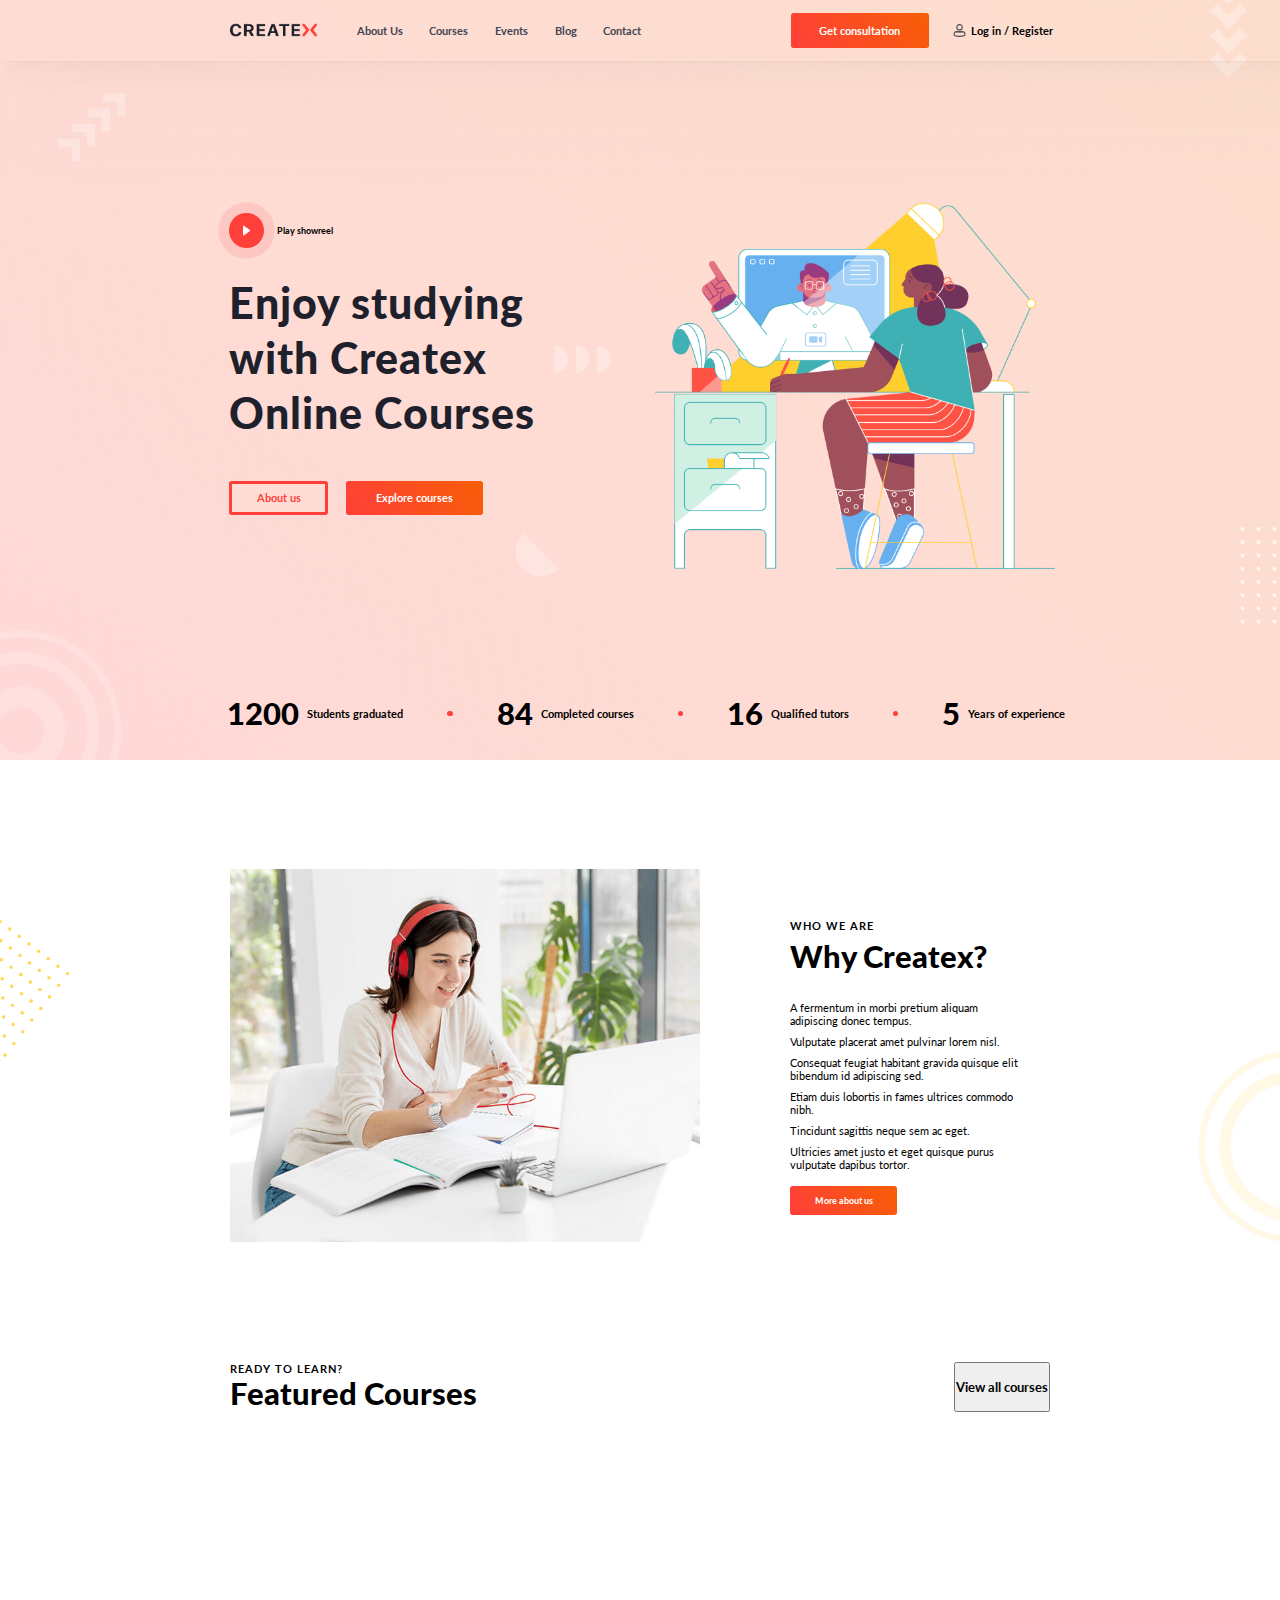
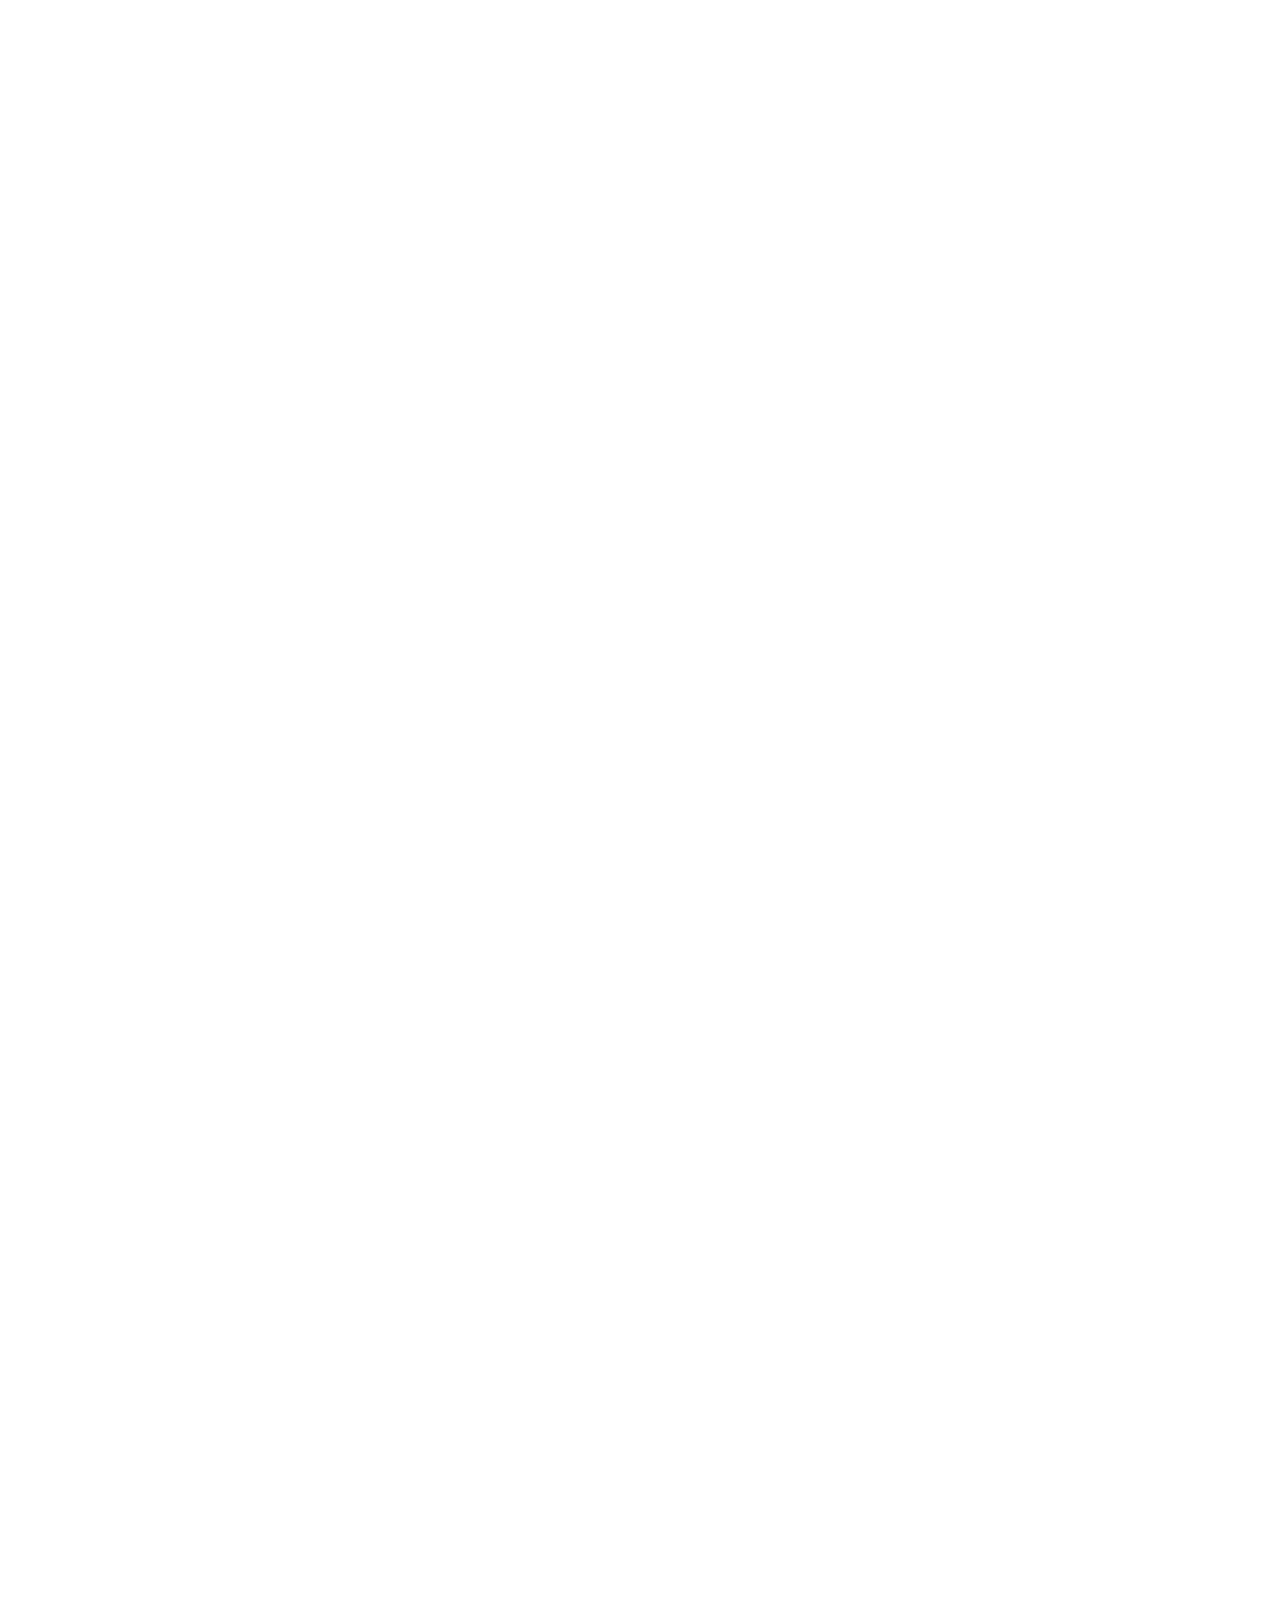
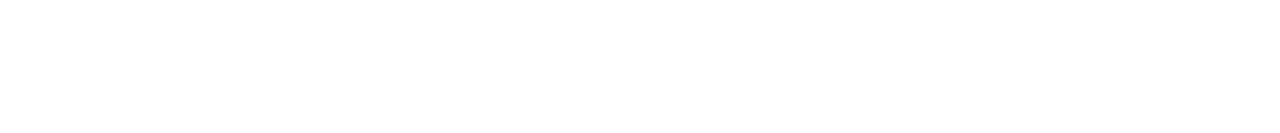
==== index.html @ 5118280a "changed" ====
<!DOCTYPE html>
<html lang="en">
  <head>
    <meta charset="UTF-8" />
    <meta http-equiv="X-UA-Compatible" content="IE=edge" />
    <meta name="viewport" content="width=device-width, initial-scale=1.0" />
    <title>Document</title>
    <link rel="stylesheet" href="style.css" />
    <link
      href="https://fonts.googleapis.com/css?family=Lato:100,100italic,300,300italic,regular,italic,700,700italic,900,900italic"
      rel="stylesheet"
    />
  </head>
  <body>
    <header>
      <nav>
        <a href="index.html"
          ><img class="nav-logo" src="img/Header/Navbar/logo.png" alt=""
        /></a>
        <li class="nav-list">
          <a href="">About Us</a>
          <a href="">Courses</a>
          <a href="">Events</a>
          <a href="">Blog</a>
          <a href="">Contact</a>
        </li>
        <button class="nav-btn">Get consultation</button>
        <img class="nav-person" src="img/Header/Navbar/Person.png" alt="" />
        <a class="nav-reg" href="">Log in / Register</a>
      </nav>
      <div class="header-enjoy">
        <div class="enjoy-text">
          <div class="enjoy-play">
            <button class="play-btn">
              <img src="img/Header/Header-main/play-btn/Polygon.png" alt="" />
            </button>
            <p>Play showreel</p>
          </div>
          <h1>
            Enjoy studying <br />
            with Createx <br />
            Online Courses
          </h1>
          <button class="enjoy-btn-trans">About us</button>
          <button class="enjoy-btn">Explore courses</button>
        </div>
        <img
          class="enjoy-img"
          src="img/Header/Header-main/illustration.png"
          alt=""
        />
      </div>
      <div class="statistic">
        <p class="statistic-number">1200</p>
        <p class="statistic-name">Students graduated</p>
        <div class="circle"></div>
        <p class="statistic-number">84</p>
        <p class="statistic-name">Completed courses</p>
        <div class="circle"></div>
        <p class="statistic-number">16</p>
        <p class="statistic-name">Qualified tutors</p>
        <div class="circle"></div>
        <p class="statistic-number">5</p>
        <p class="statistic-name">Years of experience</p>
      </div>
    </header>
    <main>
      <div class="about">
        <img src="img/Main/About/image.png" alt="" class="about-img" />
        <div class="about-text">
          <p class="about-subtitle">Who we are</p>
          <h2>Why Createx?</h2>
          <ol class="about-list">
            <li class="about-element">
              A fermentum in morbi pretium aliquam adipiscing donec tempus.
            </li>
            <li class="about-element">
              Vulputate placerat amet pulvinar lorem nisl.
            </li>
            <li class="about-element">
              Consequat feugiat habitant gravida quisque elit bibendum id
              adipiscing sed.
            </li>
            <li class="about-element">
              Etiam duis lobortis in fames ultrices commodo nibh.
            </li>
            <li class="about-element">Tincidunt sagittis neque sem ac eget.</li>
            <li class="about-element">
              Ultricies amet justo et eget quisque purus vulputate dapibus
              tortor.
            </li>
          </ol>
          <button class="about-btn">More about us</button>
        </div>
      </div>
      <div class="courses">
        <div class="courses-text">
          <p>
            <span class="courses-subtitle">Ready to learn?</span> <br />
            <span class="courses-title">Featured Courses</span>
          </p>
          <button class="courses-btn">View all courses</button>
        </div>
        <div class="courses-blocks">
          <div class="courses-block">
            <img src="" alt="" />
            <div class="block-text">
              <p class="marker"></p>
              <p class="discription"></p>
              <p class="info"></p>
            </div>
          </div>
        </div>
      </div>
    </main>
  </body>
</html>
---- style.css ----
:root {
  --fontSize: 0.52083vw;
}
* {
  padding: 0;
  margin: 0;
  font-family: "Lato", serif;
  text-decoration: none;
  color: black;
  font-weight: 700;
}
ul,
li {
  list-style: none;
}
html,
body {
  font-size: var(--fontSize);
  height: 500rem;
  overflow-x: hidden;
}
header {
  background-image: url(img/Header/Header-main/background.png);
  background-size: cover;
  height: 114rem;
}
nav {
  padding: 2rem 0 2rem 34.5rem;
  display: flex;
  align-items: center;
  width: 100%;
  box-shadow: 0px 80px 80px -20px rgba(154, 156, 165, 0.08),
    0px 30px 24px -10px rgba(154, 156, 165, 0.05),
    0px 12px 10px -6px rgba(154, 156, 165, 0.04),
    0px 4px 4px -4px rgba(30, 33, 44, 0.03);
}
.nav-logo {
  width: 13rem;
  height: 2.2rem;
}
.nav-list {
  padding-left: 6rem;
  display: flex;
  gap: 4rem;
}
.nav-list a {
  font-size: 1.6rem;
  color: rgba(66, 69, 81, 1);
}
nav button {
  margin-left: 22.5rem;
  margin-right: 3.6rem;
}
.nav-btn,
.enjoy-btn,
.about-btn {
  width: 20.6rem;
  height: 5.2rem;
  background: linear-gradient(55.95deg, #ff3f3a 0%, #f75e05 100%);
  border-radius: 0.4rem;
  border: none;
  color: white;
  font-weight: 700;
  font-size: 1.6rem;
  cursor: pointer;
}
.nav-reg {
  font-size: 1.6rem;
  padding-left: 0.8rem;
}
.nav-person {
  width: 2rem;
  height: 2rem;
}
.header-enjoy {
  padding-top: 21.2rem;
  padding-left: 34.4rem;
  display: flex;
}
.enjoy-text {
  padding-right: 18rem;
}
.enjoy-play {
  display: flex;
  flex-direction: row;
  align-items: center;
}
.play-btn {
  margin-top: 1.6rem;
  width: 5.2rem;
  height: 5.2rem;
  background-color: rgba(255, 63, 58, 1);
  border-radius: 50%;
  border: none;
  display: flex;
  align-items: center;
  justify-content: center;
  box-shadow: 0 0 0 1.6rem #fec8c2;
  cursor: pointer;
  transition: 0.5s;
}
.play-btn:hover {
  box-shadow: none;
}
.play-btn img {
  width: 1.1rem;
  height: 1.6rem;
}
.enjoy-play p {
  font-size: 1.4rem;
  padding-top: 1.6rem;
  padding-left: 2rem;
}
h1 {
  padding-top: 4rem;
  font-weight: 900;
  font-size: 6.4rem;
  line-height: 8.3rem;
  letter-spacing: 1px;
  color: rgba(30, 33, 44, 1);
}
.enjoy-btn-trans {
  width: 14.8rem;
  height: 5.2rem;
  border-radius: 0.4rem;
  border: solid;
  background-color: #ffddd5;
  border-color: rgba(255, 63, 58, 1);
  color: rgba(255, 63, 58, 1);
  font-weight: 700;
  font-size: 1.6rem;
  cursor: pointer;
  margin-right: 2.4rem;
  margin-top: 6rem;
}
.enjoy-img {
  width: 60rem;
  height: 55rem;
}
.statistic {
  display: flex;
  align-items: center;
  padding-left: 34.1rem;
  padding-top: 18.9rem;
}
.statistic-number {
  font-weight: 900;
  font-size: 4.6rem;
  padding-right: 1.2rem;
}
.statistic-name {
  font-size: 1.6rem;
  padding-right: 6.6rem;
}
.circle {
  width: 0.8rem;
  height: 0.8rem;
  border-radius: 50%;
  background-color: #ff3f3a;
  margin-right: 6.6rem;
}
.about {
  background-image: url(img/Main/About/background.png);
  background-size: contain;
  margin-top: 23.9rem;
  height: 48.4rem;
  padding-left: 34.5rem;
  display: flex;
}
.about-img {
  align-self: flex-end;
  width: 70.5rem;
  height: 56rem;
}
.about-text {
  padding-left: 13.5rem;
}
.about-subtitle {
  font-weight: 700;
  font-size: 1.6rem;
  letter-spacing: 1px;
  text-transform: uppercase;
  padding-bottom: 0.8rem;
}
h2 {
  font-weight: 900;
  font-size: 4.6rem;
  padding-bottom: 4rem;
}
.about-list {
  width: 35.8rem;
  gap: 1.2rem;
  display: flex;
  flex-direction: column;
  padding-bottom: 2.2rem;
}
.about-element {
  font-size: 1.6rem;
  font-weight: 400;
}
.about-btn {
  width: 16.1rem;
  height: 4.4rem;
  font-size: 1.4rem;
  font-weight: 700;
}
.courses {
  padding-top: 18rem;
  padding-left: 34.5rem;
  padding-right: 34.5rem;
}
.courses-text {
  display: flex;
  justify-content: space-between;
}
.courses-subtitle {
  font-size: 1.6rem;
  letter-spacing: 1px;
  text-transform: uppercase;
}
.courses-title {
  font-weight: 900;
  font-size: 4.6rem;
}
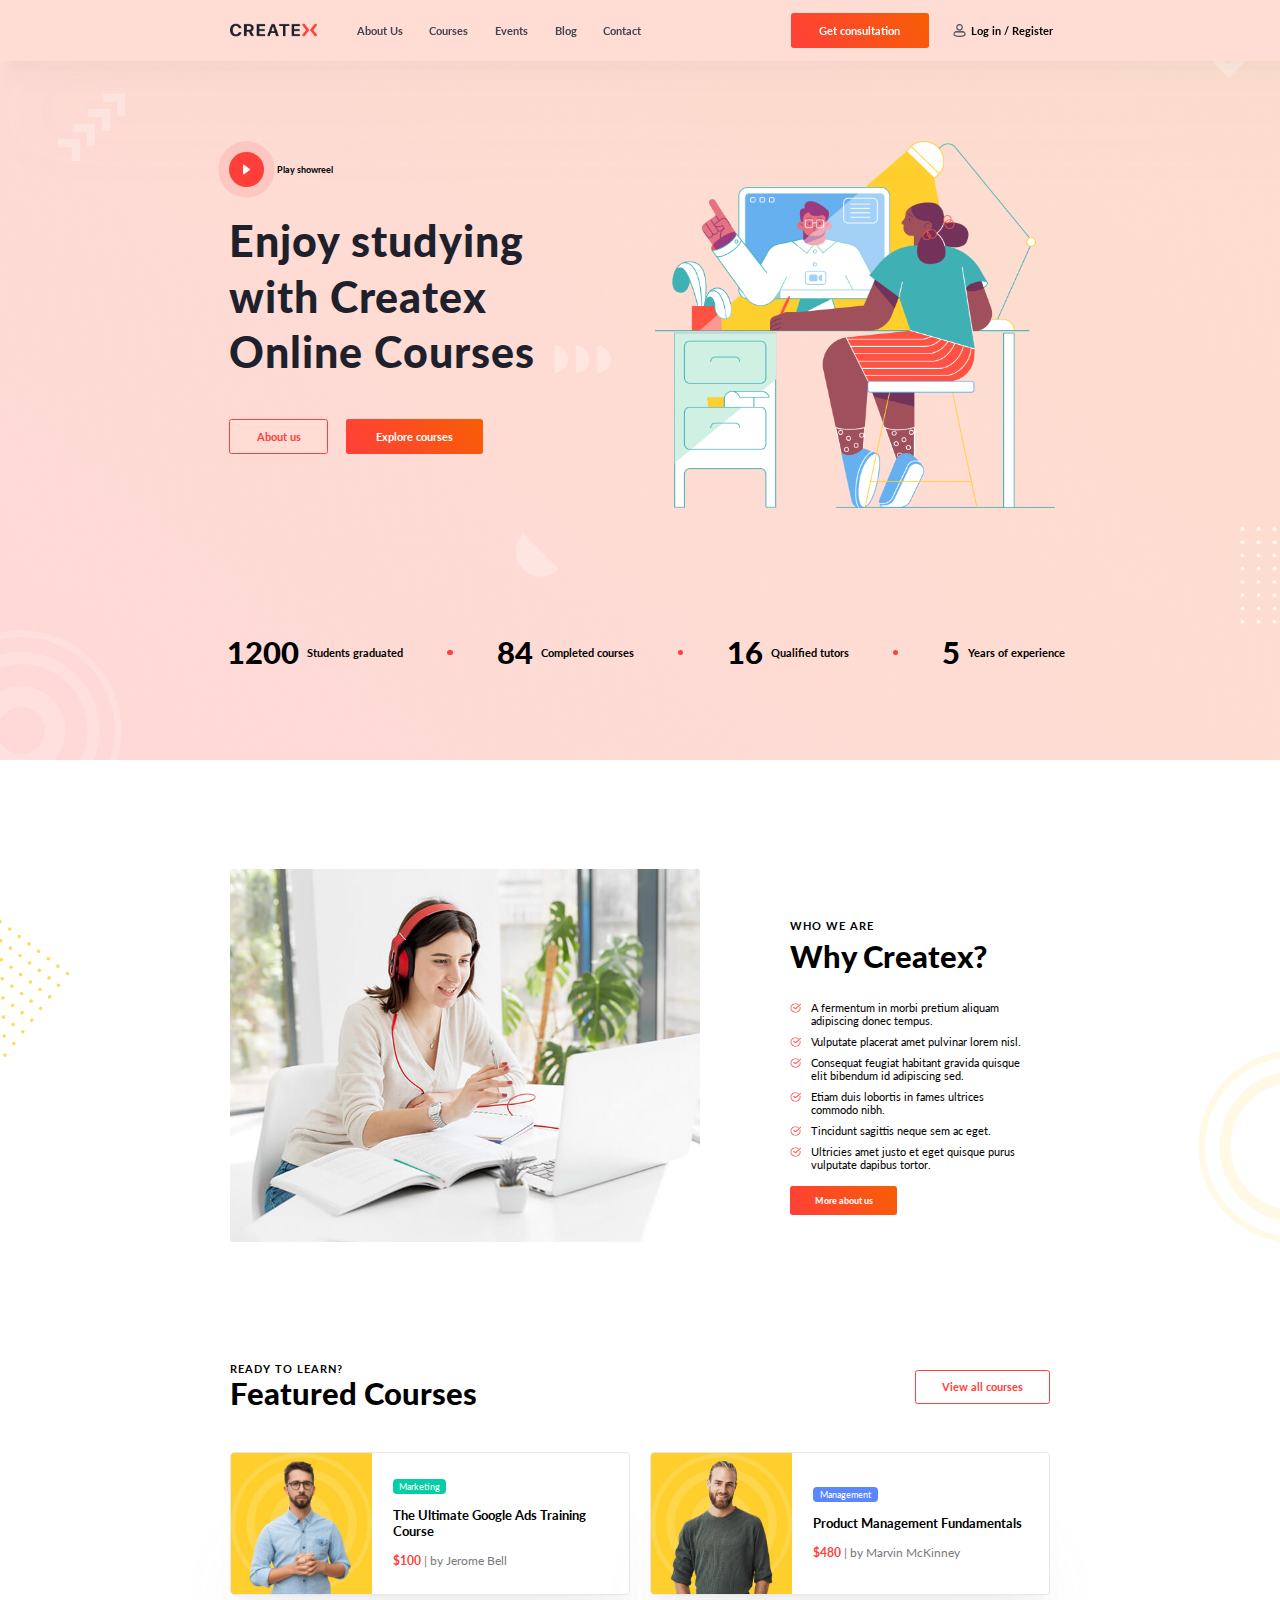
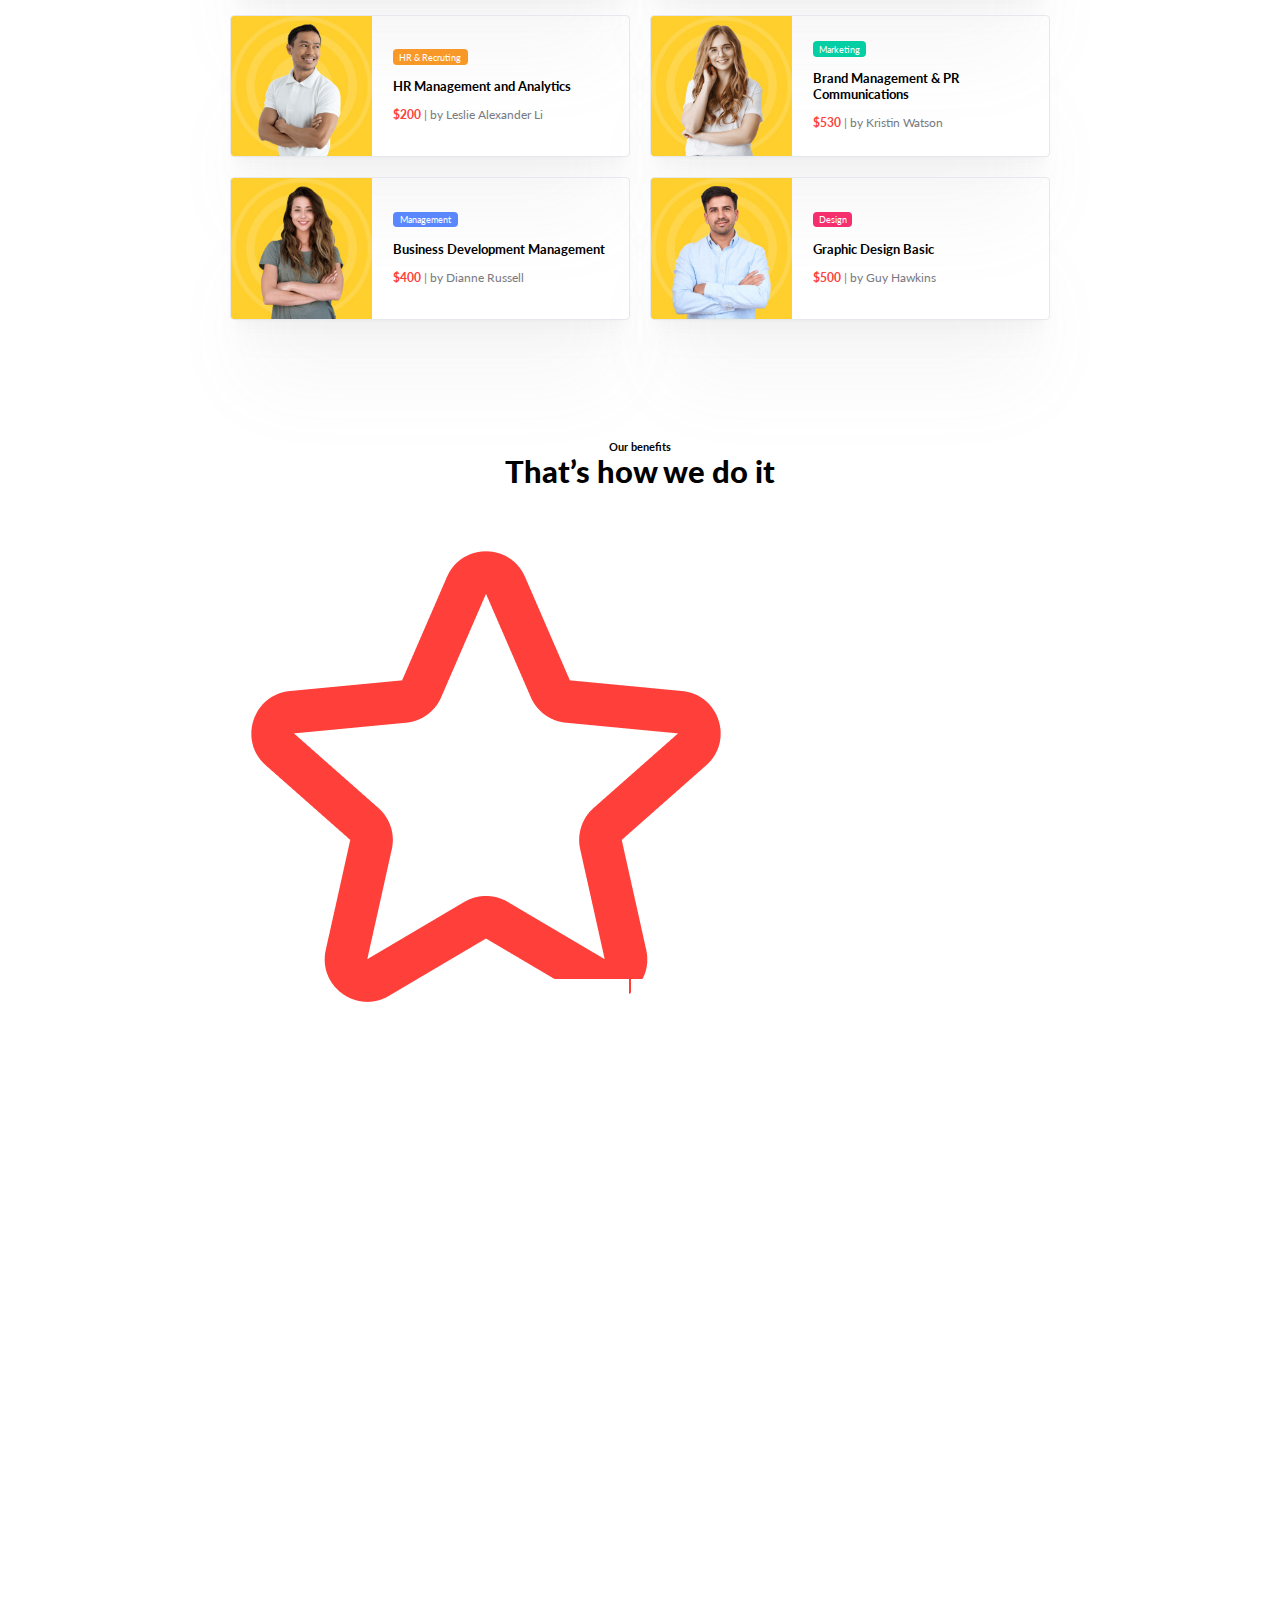
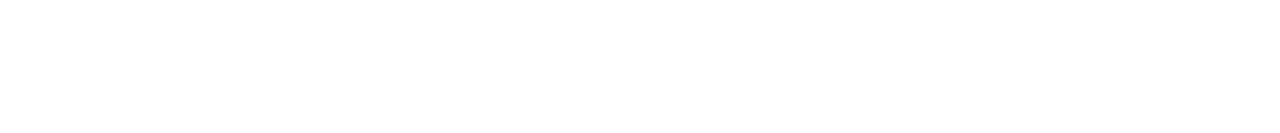
==== commit 2f6cb865: "changed" ====
--- a/index.html
+++ b/index.html
@@ -72,20 +72,28 @@
           <h2>Why Createx?</h2>
           <ol class="about-list">
             <li class="about-element">
+              <img src="img/Main/About/Vector.png" alt="" />
               A fermentum in morbi pretium aliquam adipiscing donec tempus.
             </li>
             <li class="about-element">
+              <img src="img/Main/About/Vector.png" alt="" />
               Vulputate placerat amet pulvinar lorem nisl.
             </li>
             <li class="about-element">
+              <img src="img/Main/About/Vector.png" alt="" />
               Consequat feugiat habitant gravida quisque elit bibendum id
               adipiscing sed.
             </li>
             <li class="about-element">
+              <img src="img/Main/About/Vector.png" alt="" />
               Etiam duis lobortis in fames ultrices commodo nibh.
             </li>
-            <li class="about-element">Tincidunt sagittis neque sem ac eget.</li>
             <li class="about-element">
+              <img src="img/Main/About/Vector.png" alt="" />
+              Tincidunt sagittis neque sem ac eget.
+            </li>
+            <li class="about-element">
+              <img src="img/Main/About/Vector.png" alt="" />
               Ultricies amet justo et eget quisque purus vulputate dapibus
               tortor.
             </li>
@@ -103,13 +111,72 @@
         </div>
         <div class="courses-blocks">
           <div class="courses-block">
-            <img src="" alt="" />
+            <img src="img/Main/courses/image.png" alt="" />
             <div class="block-text">
-              <p class="marker"></p>
-              <p class="discription"></p>
-              <p class="info"></p>
+              <p class="marker _green">Marketing</p>
+              <p class="discription">The Ultimate Google Ads Training Course</p>
+              <p class="info"><span>$100</span> | by Jerome Bell</p>
             </div>
           </div>
+          <div class="courses-block">
+            <img src="img/Main/courses/image2.png" alt="" />
+            <div class="block-text">
+              <p class="marker _blue">Management</p>
+              <p class="discription">Product Management Fundamentals</p>
+              <p class="info"><span>$480</span> | by Marvin McKinney</p>
+            </div>
+          </div>
+          <div class="courses-block">
+            <img src="img/Main/courses/image3.png" alt="" />
+            <div class="block-text">
+              <p class="marker _orange">HR & Recruting</p>
+              <p class="discription">HR Management and Analytics</p>
+              <p class="info"><span>$200</span> | by Leslie Alexander Li</p>
+            </div>
+          </div>
+          <div class="courses-block">
+            <img src="img/Main/courses/image4.png" alt="" />
+            <div class="block-text">
+              <p class="marker _green">Marketing</p>
+              <p class="discription">Brand Management & PR Communications</p>
+              <p class="info"><span>$530</span> | by Kristin Watson</p>
+            </div>
+          </div>
+          <div class="courses-block">
+            <img src="img/Main/courses/image5.png" alt="" />
+            <div class="block-text">
+              <p class="marker _blue">Management</p>
+              <p class="discription">Business Development Management</p>
+              <p class="info"><span>$400</span> | by Dianne Russell</p>
+            </div>
+          </div>
+          <div class="courses-block">
+            <img src="img/Main/courses/image6.png" alt="" />
+            <div class="block-text">
+              <p class="marker _pink">Design</p>
+              <p class="discription">Graphic Design Basic</p>
+              <p class="info"><span>$500</span> | by Guy Hawkins</p>
+            </div>
+          </div>
+        </div>
+      </div>
+      <div class="benefits">
+        <p class="benefits-subtitle">Our benefits</p>
+        <h3>That’s how we do it</h3>
+        <div class="benefits-btns">
+          <button class="benefits-btn">
+            <img src="img/Main/benefits/btn/icon1.png" alt="" />
+          </button>
+          <button class="benefits-btn"></button>
+          <button class="benefits-btn"></button>
+          <button class="benefits-btn"></button>
+        </div>
+        <div class="benefits-main">
+          <div class="benefits-text">
+            <p></p>
+            <p></p>
+          </div>
+          <img src="" alt="" />
         </div>
       </div>
     </main>
--- a/style.css
+++ b/style.css
@@ -1,6 +1,12 @@
 :root {
   --fontSize: 0.52083vw;
 }
+[class__container] {
+  padding: 0 34.5rem;
+}
+/* ._container {
+    padding: 0 34.5rem;
+} */
 * {
   padding: 0;
   margin: 0;
@@ -9,6 +15,13 @@
   color: black;
   font-weight: 700;
 }
+::-webkit-scrollbar {
+  width: 0;
+}
+::-webkit-scrollbar-track-piece {
+  background-color: transparent;
+  -webkit-border-radius: 0.6rem;
+}
 ul,
 li {
   list-style: none;
@@ -33,6 +46,9 @@
     0px 30px 24px -10px rgba(154, 156, 165, 0.05),
     0px 12px 10px -6px rgba(154, 156, 165, 0.04),
     0px 4px 4px -4px rgba(30, 33, 44, 0.03);
+  position: fixed;
+  background-color: #ffddd5;
+  z-index: 10;
 }
 .nav-logo {
   width: 13rem;
@@ -63,6 +79,7 @@
   font-weight: 700;
   font-size: 1.6rem;
   cursor: pointer;
+  transition: 1s;
 }
 .nav-reg {
   font-size: 1.6rem;
@@ -119,7 +136,8 @@
   letter-spacing: 1px;
   color: rgba(30, 33, 44, 1);
 }
-.enjoy-btn-trans {
+.enjoy-btn-trans,
+.courses-btn {
   width: 14.8rem;
   height: 5.2rem;
   border-radius: 0.4rem;
@@ -132,6 +150,7 @@
   cursor: pointer;
   margin-right: 2.4rem;
   margin-top: 6rem;
+  border-width: 1px;
 }
 .enjoy-img {
   width: 60rem;
@@ -197,6 +216,13 @@
 .about-element {
   font-size: 1.6rem;
   font-weight: 400;
+  display: flex;
+  gap: 1.6rem;
+}
+.about-element img {
+  width: 1.6rem;
+  height: 1.6rem;
+  padding: 0.2rem 0 0 0;
 }
 .about-btn {
   width: 16.1rem;
@@ -212,6 +238,7 @@
 .courses-text {
   display: flex;
   justify-content: space-between;
+  align-items: center;
 }
 .courses-subtitle {
   font-size: 1.6rem;
@@ -222,3 +249,111 @@
   font-weight: 900;
   font-size: 4.6rem;
 }
+.courses-btn {
+  font-size: 1.6rem;
+  width: 20.2rem;
+  background-color: white;
+  align-self: center;
+  margin: 0;
+  transition: 1s;
+}
+.courses-btn:hover {
+  background: linear-gradient(55.95deg, #ff3f3a 0%, #f75e05 100%);
+  color: white;
+}
+.courses-blocks {
+  display: grid;
+  grid-template: repeat(3, 21.4rem) / repeat(2, 60rem);
+  gap: 3rem;
+  padding-top: 6rem;
+}
+.courses-block {
+  display: flex;
+  border-radius: 4px;
+  box-shadow: 0px 80px 80px -20px rgba(154, 156, 165, 0.08),
+    0px 30px 24px -10px rgba(154, 156, 165, 0.05),
+    0px 12px 10px -6px rgba(154, 156, 165, 0.04),
+    0px 4px 4px -4px rgba(30, 33, 44, 0.03);
+  border: 1px solid #e5e8ed;
+  position: relative;
+}
+.courses-block:hover {
+  box-shadow: 0px 80px 80px -20px rgba(154, 156, 165, 0.16),
+    0px 30px 24px -10px rgba(154, 156, 165, 0.1),
+    0px 12px 10px -6px rgba(154, 156, 165, 0.08),
+    0px 4px 4px -4px rgba(30, 33, 44, 0.05);
+  z-index: 50;
+}
+.block-text {
+  padding-left: 3.2rem;
+  display: flex;
+  flex-direction: column;
+  gap: 2rem;
+  width: 32.2rem;
+  justify-content: center;
+}
+.marker {
+  font-size: 1.4rem;
+  color: white;
+  font-weight: 400;
+  border-radius: 4px;
+
+  display: flex;
+  height: 2.3rem;
+  justify-content: center;
+  align-items: center;
+}
+._green {
+  background-color: rgba(3, 206, 164, 1);
+  width: 7.9rem;
+}
+._blue {
+  background-color: rgba(90, 135, 252, 1);
+  width: 9.7rem;
+}
+._orange {
+  background-color: rgba(248, 152, 40, 1);
+  width: 11.2rem;
+}
+._pink {
+  background-color: rgba(245, 47, 110, 1);
+  width: 5.9rem;
+}
+.discription {
+  font-size: 2rem;
+}
+.info {
+  font-size: 1.8rem;
+  font-weight: 400;
+  color: rgba(120, 122, 128, 1);
+}
+.info span {
+  color: #ff3f3a;
+}
+.benefits {
+  padding-top: 18rem;
+  padding-left: 34.5rem;
+  padding-right: 34.5rem;
+}
+.benefits-subtitle {
+  text-align: center;
+  font-size: 1.6rem;
+}
+h3 {
+  text-align: center;
+  font-weight: 900;
+  font-size: 4.6rem;
+}
+.benefits-btns {
+  padding-top: 6rem;
+}
+.benefits-btn {
+  width: 29.8rem;
+  height: 4.6rem;
+  border: none;
+  background-color: white;
+  color: rgba(154, 156, 165, 1);
+}
+.benefits-btn img {
+  fill: rgba(154, 156, 165, 1);
+}
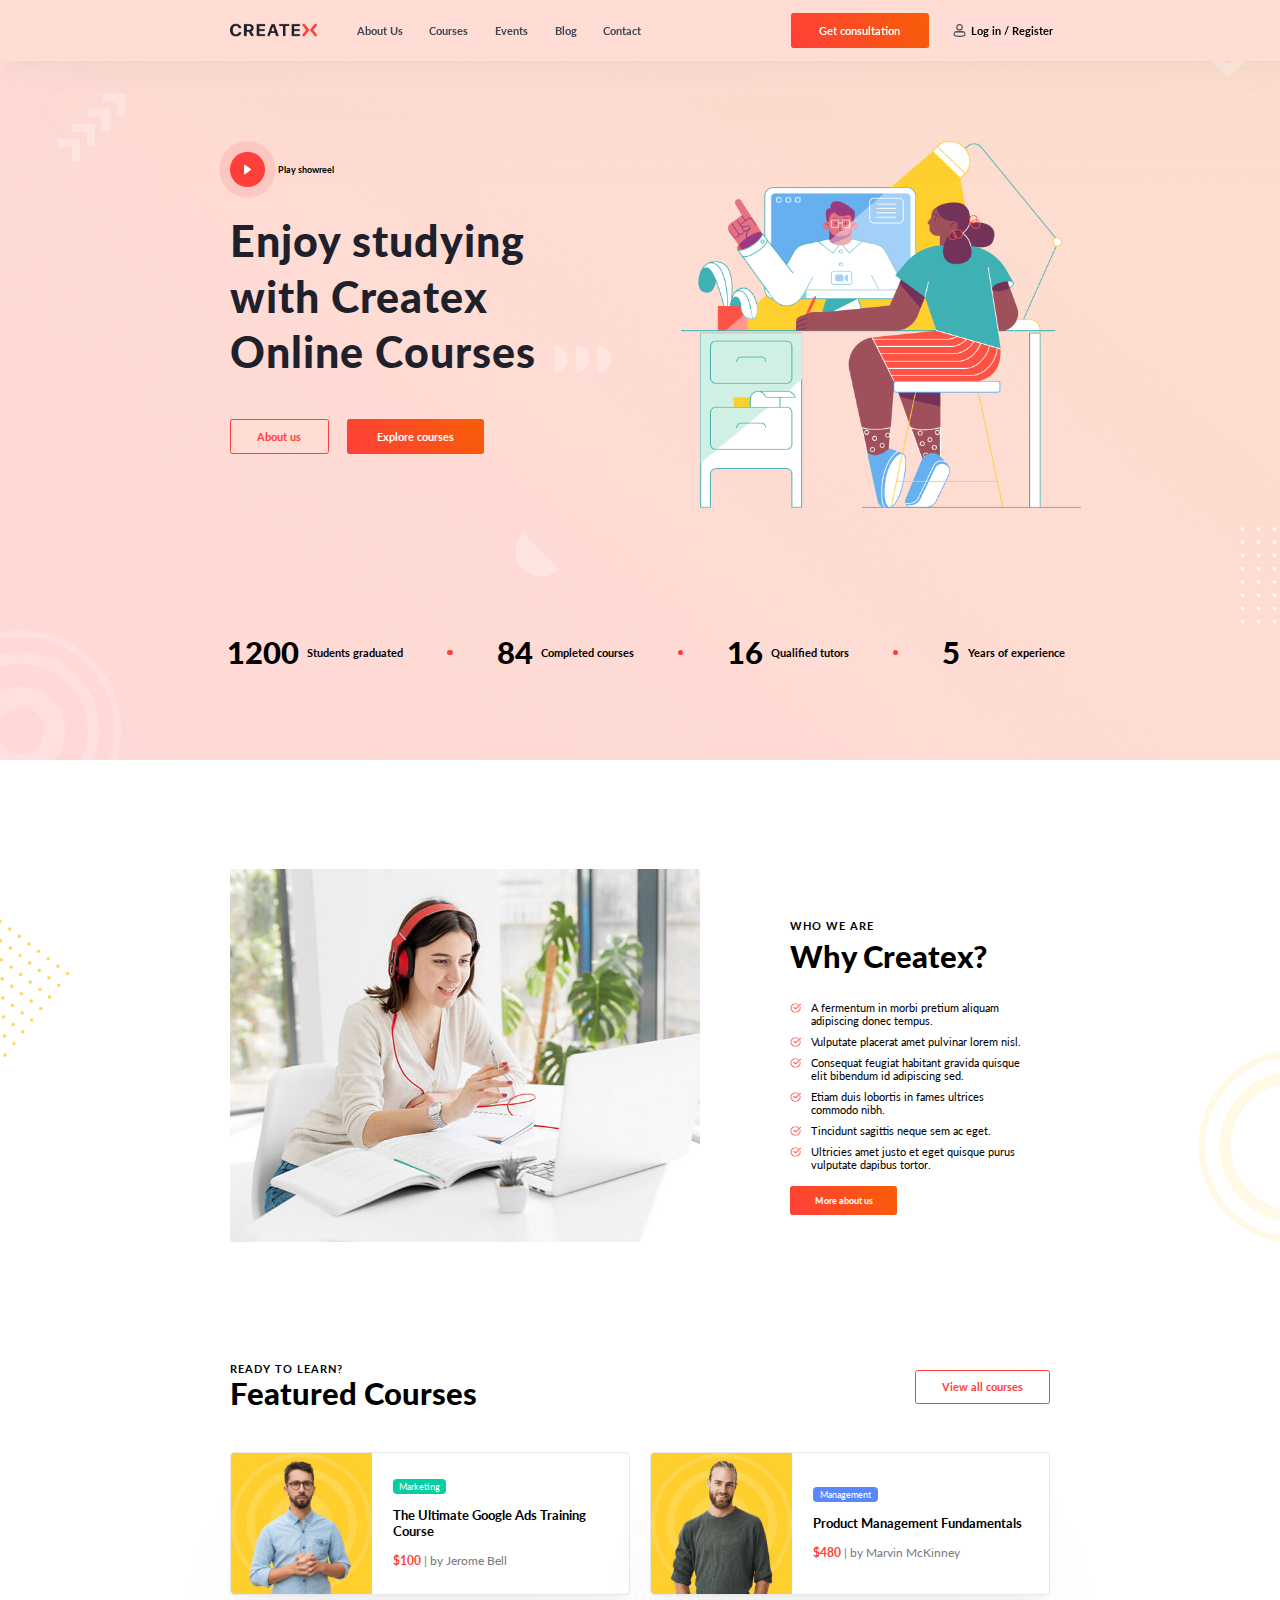
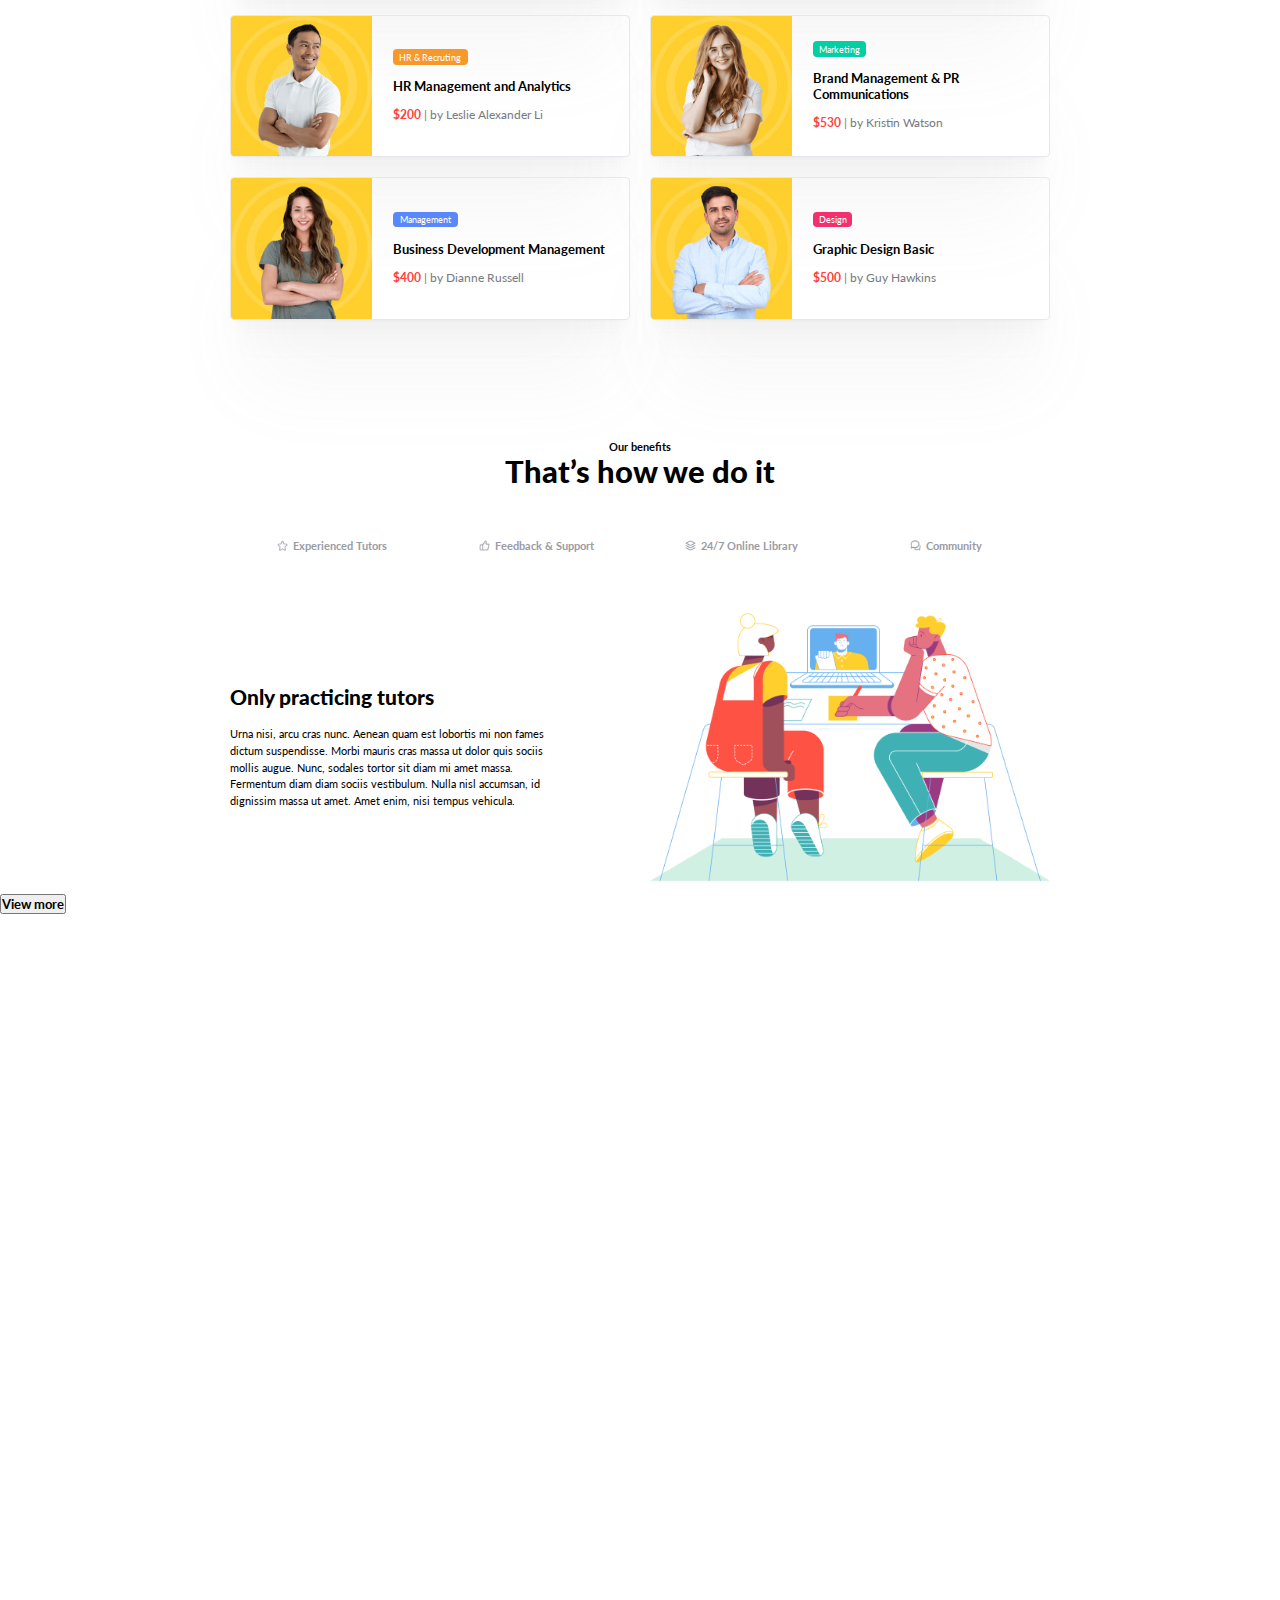
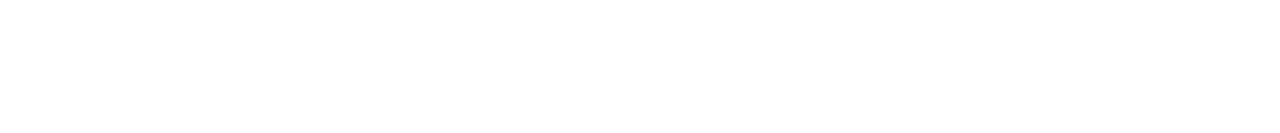
==== commit fad57e8c: "changed" ====
--- a/index.html
+++ b/index.html
@@ -13,7 +13,7 @@
   </head>
   <body>
     <header>
-      <nav>
+      <nav class="_container">
         <a href="index.html"
           ><img class="nav-logo" src="img/Header/Navbar/logo.png" alt=""
         /></a>
@@ -28,7 +28,7 @@
         <img class="nav-person" src="img/Header/Navbar/Person.png" alt="" />
         <a class="nav-reg" href="">Log in / Register</a>
       </nav>
-      <div class="header-enjoy">
+      <section class="enjoy _container">
         <div class="enjoy-text">
           <div class="enjoy-play">
             <button class="play-btn">
@@ -49,8 +49,8 @@
           src="img/Header/Header-main/illustration.png"
           alt=""
         />
-      </div>
-      <div class="statistic">
+      </section>
+      <section class="statistic">
         <p class="statistic-number">1200</p>
         <p class="statistic-name">Students graduated</p>
         <div class="circle"></div>
@@ -62,10 +62,10 @@
         <div class="circle"></div>
         <p class="statistic-number">5</p>
         <p class="statistic-name">Years of experience</p>
-      </div>
+      </section>
     </header>
     <main>
-      <div class="about">
+      <section class="about _container">
         <img src="img/Main/About/image.png" alt="" class="about-img" />
         <div class="about-text">
           <p class="about-subtitle">Who we are</p>
@@ -100,8 +100,8 @@
           </ol>
           <button class="about-btn">More about us</button>
         </div>
-      </div>
-      <div class="courses">
+      </section>
+      <section class="courses _container">
         <div class="courses-text">
           <p>
             <span class="courses-subtitle">Ready to learn?</span> <br />
@@ -159,26 +159,84 @@
             </div>
           </div>
         </div>
-      </div>
-      <div class="benefits">
+      </section>
+      <section class="benefits _container">
         <p class="benefits-subtitle">Our benefits</p>
         <h3>That’s how we do it</h3>
         <div class="benefits-btns">
           <button class="benefits-btn">
-            <img src="img/Main/benefits/btn/icon1.png" alt="" />
-          </button>
-          <button class="benefits-btn"></button>
-          <button class="benefits-btn"></button>
-          <button class="benefits-btn"></button>
+            <img
+              class="btn-img-hv"
+              src="img/Main/benefits/btn/icon1-hv.png"
+              alt=""
+            />
+            <img class="btn-img" src="img/Main/benefits/btn/icon1.png" alt="" />
+            <span>Experienced Tutors</span>
+          </button>
+          <button class="benefits-btn">
+            <img
+              class="btn-img-hv"
+              src="img/Main/benefits/btn/icon2-hv.png"
+              alt=""
+            />
+            <img class="btn-img" src="img/Main/benefits/btn/icon2.png" alt="" />
+            <span>Feedback & Support</span>
+          </button>
+          <button class="benefits-btn">
+            <img
+              class="btn-img-hv"
+              src="img/Main/benefits/btn/icon3-hv.png"
+              alt=""
+            />
+            <img class="btn-img" src="img/Main/benefits/btn/icon3.png" alt="" />
+            <span>24/7 Online Library</span>
+          </button>
+          <button class="benefits-btn">
+            <img
+              class="btn-img-hv"
+              src="img/Main/benefits/btn/icon4-hv.png"
+              alt=""
+            />
+            <img class="btn-img" src="img/Main/benefits/btn/icon4.png" alt="" />
+            <span>Community</span>
+          </button>
         </div>
         <div class="benefits-main">
           <div class="benefits-text">
-            <p></p>
-            <p></p>
-          </div>
-          <img src="" alt="" />
-        </div>
-      </div>
+            <p class="benefits-text-title">Only practicing tutors</p>
+            <p class="benefits-text-discription">
+              Urna nisi, arcu cras nunc. Aenean quam est lobortis mi non fames
+              dictum suspendisse. Morbi mauris cras massa ut dolor quis sociis
+              mollis augue. Nunc, sodales tortor sit diam mi amet massa.
+              Fermentum diam diam sociis vestibulum. Nulla nisl accumsan, id
+              dignissim massa ut amet. Amet enim, nisi tempus vehicula.
+            </p>
+          </div>
+          <img src="img/Main/benefits/illustration.png" alt="" />
+        </div>
+      </section>
+      <section class="events">
+        <p></p>
+        <h3></h3>
+        <div class="events-sections">
+          <div class="event">
+            <div class="event-info">
+              <div class="info-number">
+                <p></p>
+              </div>
+              <div class="info-date">
+                <p><span></span></p>
+              </div>
+            </div>
+            <div class="event-discription">
+              <p><span></span></p>
+            </div>
+            <div class="event-btn">
+              <button>View more</button>
+            </div>
+          </div>
+        </div>
+      </section>
     </main>
   </body>
 </html>
--- a/style.css
+++ b/style.css
@@ -1,12 +1,10 @@
 :root {
   --fontSize: 0.52083vw;
 }
-[class__container] {
-  padding: 0 34.5rem;
-}
-/* ._container {
-    padding: 0 34.5rem;
-} */
+._container {
+  padding-left: 34.5rem;
+  padding-right: 34.5rem;
+}
 * {
   padding: 0;
   margin: 0;
@@ -18,10 +16,6 @@
 ::-webkit-scrollbar {
   width: 0;
 }
-::-webkit-scrollbar-track-piece {
-  background-color: transparent;
-  -webkit-border-radius: 0.6rem;
-}
 ul,
 li {
   list-style: none;
@@ -38,7 +32,8 @@
   height: 114rem;
 }
 nav {
-  padding: 2rem 0 2rem 34.5rem;
+  padding-top: 2rem;
+  padding-bottom: 2rem;
   display: flex;
   align-items: center;
   width: 100%;
@@ -89,9 +84,8 @@
   width: 2rem;
   height: 2rem;
 }
-.header-enjoy {
+.enjoy {
   padding-top: 21.2rem;
-  padding-left: 34.4rem;
   display: flex;
 }
 .enjoy-text {
@@ -129,6 +123,7 @@
   padding-left: 2rem;
 }
 h1 {
+  width: 49.6rem;
   padding-top: 4rem;
   font-weight: 900;
   font-size: 6.4rem;
@@ -183,7 +178,6 @@
   background-size: contain;
   margin-top: 23.9rem;
   height: 48.4rem;
-  padding-left: 34.5rem;
   display: flex;
 }
 .about-img {
@@ -232,8 +226,6 @@
 }
 .courses {
   padding-top: 18rem;
-  padding-left: 34.5rem;
-  padding-right: 34.5rem;
 }
 .courses-text {
   display: flex;
@@ -332,8 +324,6 @@
 }
 .benefits {
   padding-top: 18rem;
-  padding-left: 34.5rem;
-  padding-right: 34.5rem;
 }
 .benefits-subtitle {
   text-align: center;
@@ -346,14 +336,78 @@
 }
 .benefits-btns {
   padding-top: 6rem;
+  display: flex;
 }
 .benefits-btn {
-  width: 29.8rem;
+  width: 30.7rem;
   height: 4.6rem;
   border: none;
   background-color: white;
+  display: flex;
+  justify-content: center;
+  align-items: center;
+  gap: 0.8rem;
+  cursor: pointer;
+}
+.benefits-btn img {
+  width: 1.6rem;
+  height: 1.6rem;
+}
+.btn-img-hv {
+  display: none;
+}
+.benefits-btn span {
   color: rgba(154, 156, 165, 1);
-}
-.benefits-btn img {
-  fill: rgba(154, 156, 165, 1);
-}
+  font-size: 1.6rem;
+}
+.benefits-btn:hover .btn-img {
+  display: none;
+}
+.benefits-btn:hover .btn-img-hv {
+  display: block;
+}
+.benefits-btn:hover span {
+  color: rgba(255, 63, 58, 1);
+}
+.benefits-btn:focus {
+  border: 1px solid #ff3f3a;
+  border-radius: 4px;
+}
+.benefits-btn:focus .btn-img {
+  display: none;
+}
+.benefits-btn:focus .btn-img-hv {
+  display: block;
+}
+.benefits-btn:focus span {
+  color: rgba(255, 63, 58, 1);
+}
+.benefits-btn:focus {
+  border: 1px solid #ff3f3a;
+  border-radius: 4px;
+}
+.benefits-main {
+  display: flex;
+  padding-top: 6rem;
+}
+.benefits-main img {
+  width: 60rem;
+  height: 44rem;
+  padding-left: 13.5rem;
+}
+.benefits-text {
+  display: flex;
+  flex-direction: column;
+  gap: 2.4rem;
+  width: 49.5rem;
+  justify-content: center;
+}
+.benefits-text-title {
+  font-weight: 900;
+  font-size: 3.2rem;
+}
+.benefits-text-discription {
+  font-size: 1.6rem;
+  font-weight: 400;
+  line-height: 2.5rem;
+}
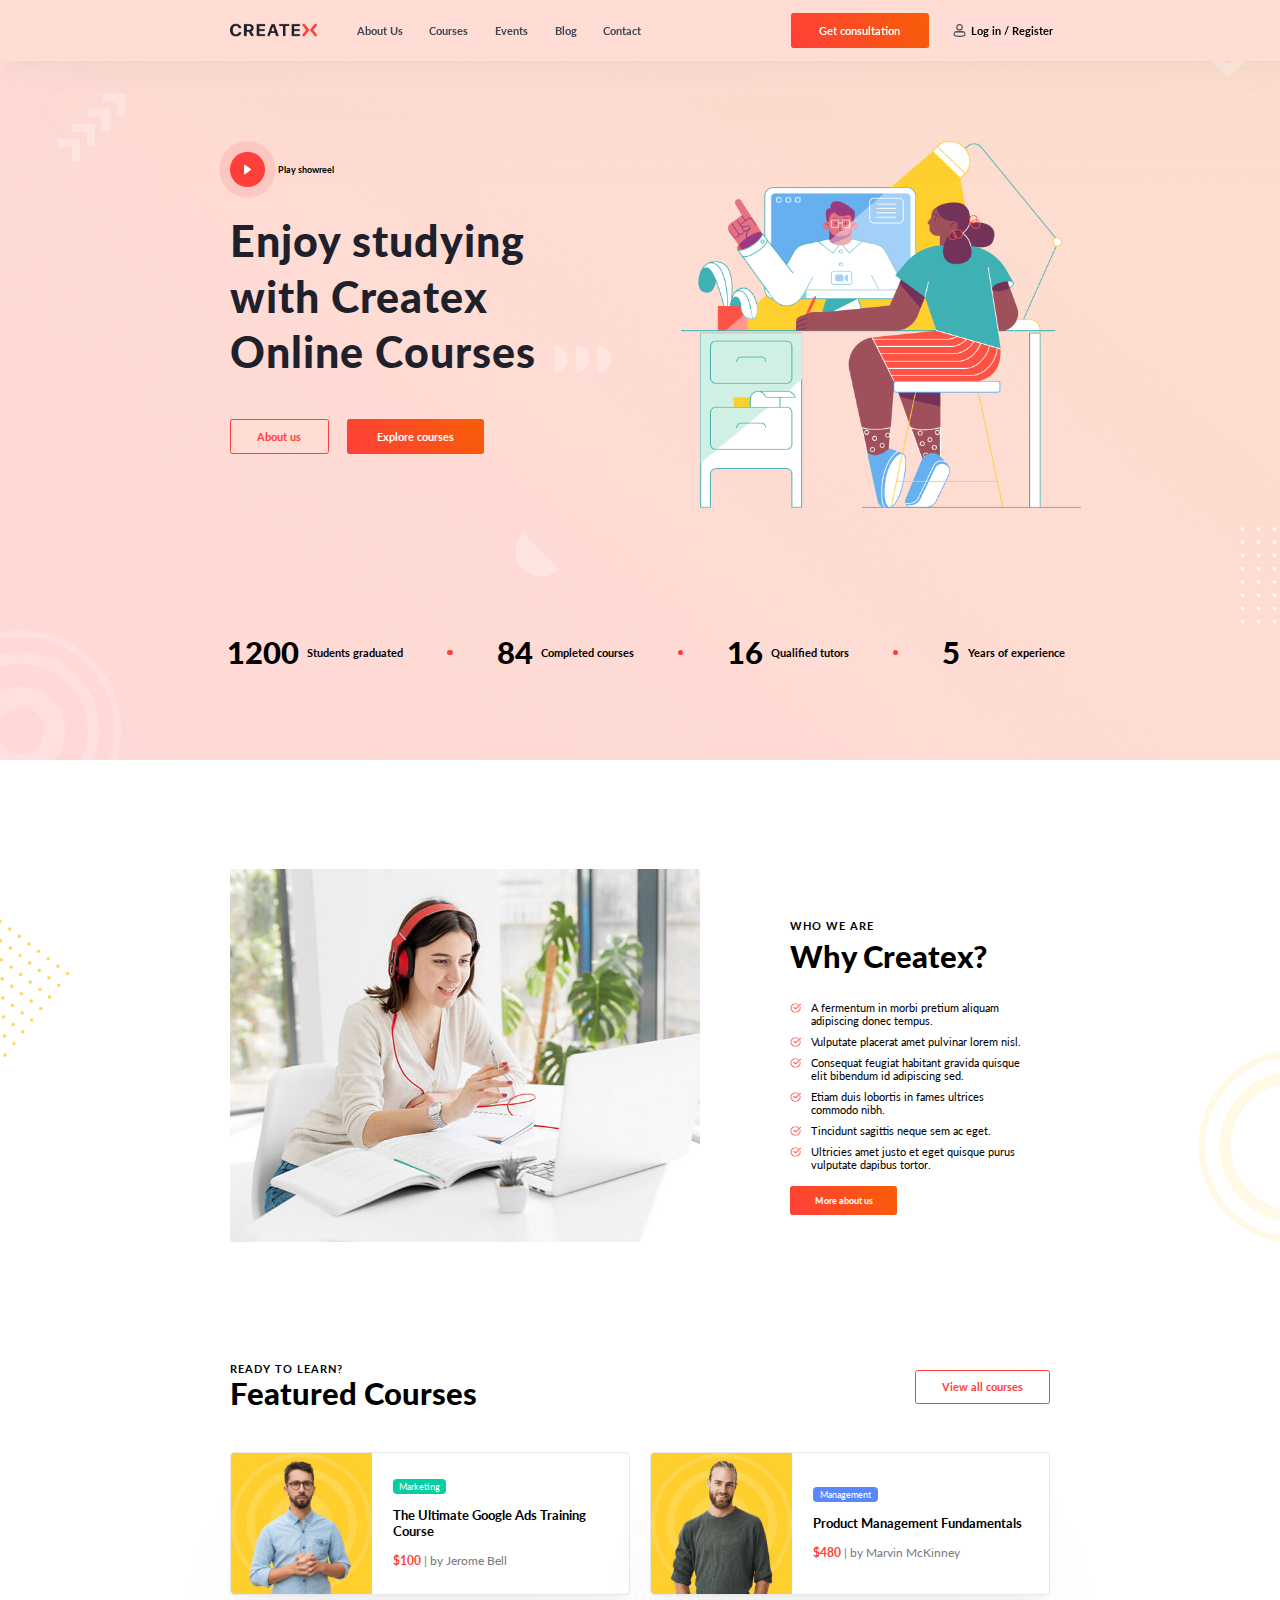
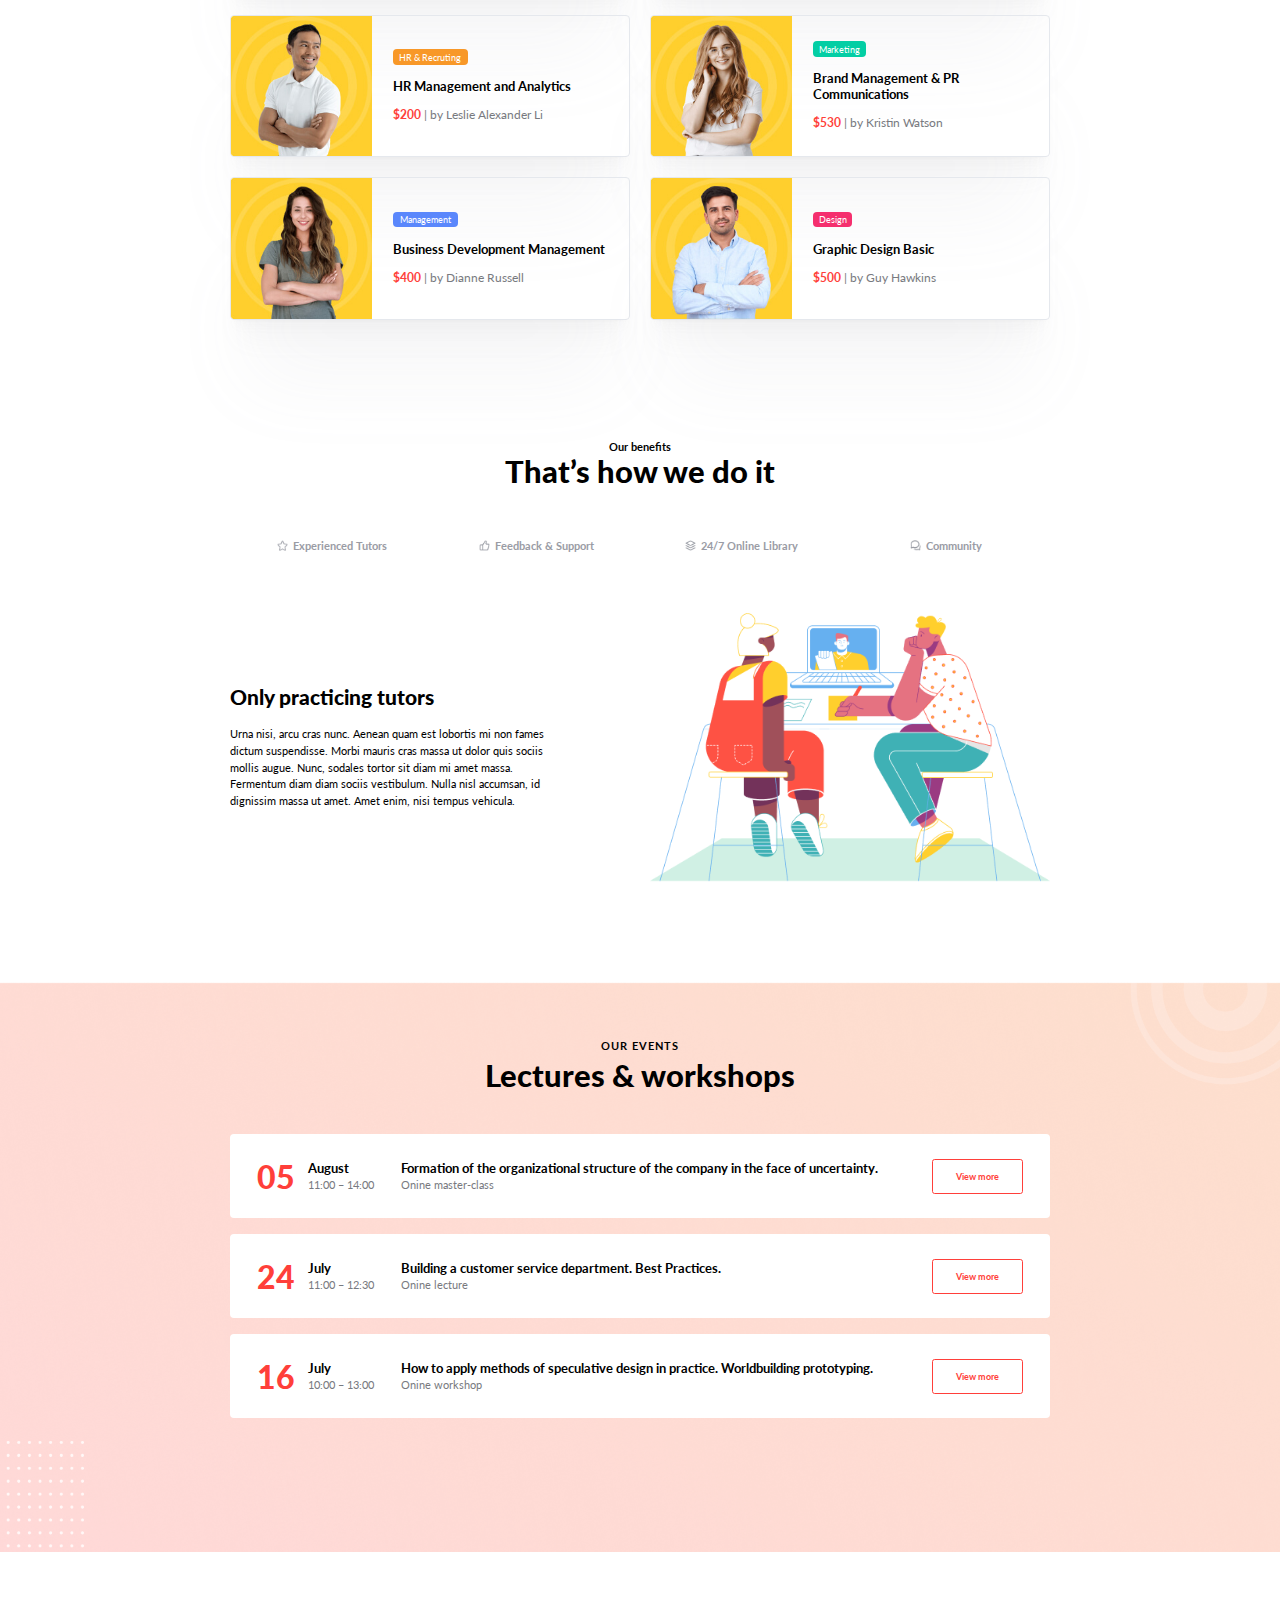
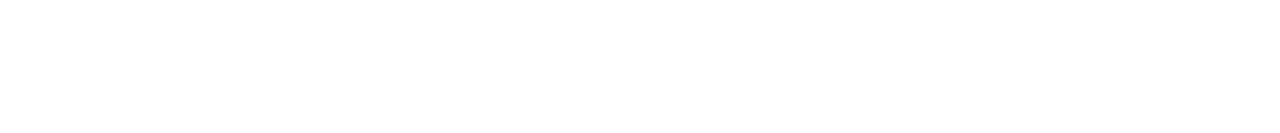
==== commit 1e556d13: "Changed" ====
--- a/index.html
+++ b/index.html
@@ -216,20 +216,72 @@
         </div>
       </section>
       <section class="events">
-        <p></p>
-        <h3></h3>
+        <p class="events-subtitle">Our Events</p>
+        <h3>Lectures & workshops</h3>
         <div class="events-sections">
           <div class="event">
             <div class="event-info">
               <div class="info-number">
-                <p></p>
-              </div>
-              <div class="info-date">
-                <p><span></span></p>
+                <p>05</p>
+              </div>
+              <div class="info-date-time">
+                <p>
+                  August <br />
+                  <span>11:00 – 14:00</span>
+                </p>
               </div>
             </div>
             <div class="event-discription">
-              <p><span></span></p>
+              <p>
+                Formation of the organizational structure of the company in the
+                face of uncertainty. <br />
+                <span>Onine master-class</span>
+              </p>
+            </div>
+            <div class="event-btn">
+              <button>View more</button>
+            </div>
+          </div>
+          <div class="event">
+            <div class="event-info">
+              <div class="info-number">
+                <p>24</p>
+              </div>
+              <div class="info-date-time">
+                <p>
+                  July <br />
+                  <span>11:00 – 12:30</span>
+                </p>
+              </div>
+            </div>
+            <div class="event-discription">
+              <p>
+                Building a customer service department. Best Practices. <br />
+                <span>Onine lecture</span>
+              </p>
+            </div>
+            <div class="event-btn">
+              <button>View more</button>
+            </div>
+          </div>
+          <div class="event">
+            <div class="event-info">
+              <div class="info-number">
+                <p>16</p>
+              </div>
+              <div class="info-date-time">
+                <p>
+                  July <br />
+                  <span>10:00 – 13:00</span>
+                </p>
+              </div>
+            </div>
+            <div class="event-discription">
+              <p>
+                How to apply methods of speculative design in practice.
+                Worldbuilding prototyping. <br />
+                <span>Onine workshop</span>
+              </p>
             </div>
             <div class="event-btn">
               <button>View more</button>
--- a/style.css
+++ b/style.css
@@ -132,7 +132,8 @@
   color: rgba(30, 33, 44, 1);
 }
 .enjoy-btn-trans,
-.courses-btn {
+.courses-btn,
+.event-btn button {
   width: 14.8rem;
   height: 5.2rem;
   border-radius: 0.4rem;
@@ -145,7 +146,7 @@
   cursor: pointer;
   margin-right: 2.4rem;
   margin-top: 6rem;
-  border-width: 1px;
+  border-width: 0.1rem;
 }
 .enjoy-img {
   width: 60rem;
@@ -411,3 +412,94 @@
   font-weight: 400;
   line-height: 2.5rem;
 }
+.events {
+  background-image: url(img/Main/Events/background.png);
+  background-size: cover;
+  height: 85rem;
+  padding-top: 13.8rem;
+  display: flex;
+  flex-direction: column;
+  align-items: center;
+}
+.events-subtitle {
+  font-size: 1.6rem;
+  letter-spacing: 1px;
+  text-transform: uppercase;
+  padding-top: 8rem;
+  padding-bottom: 0.8rem;
+}
+.events-sections {
+  display: grid;
+  grid-template: repeat(3, 12.6rem) / 123rem;
+  gap: 2.4rem;
+  padding-top: 6rem;
+}
+.event {
+  display: flex;
+  background-color: white;
+  gap: 4rem;
+  padding: 0 4rem;
+  border-radius: 4px;
+}
+.event:hover {
+  box-shadow: 0px 80px 80px -20px rgba(255, 63, 58, 0.16),
+    0px 30px 24px -10px rgba(255, 63, 58, 0.1),
+    0px 12px 10px -6px rgba(255, 63, 58, 0.08),
+    0px 4px 4px -4px rgba(30, 33, 44, 0.05);
+  z-index: 10;
+}
+.event-info {
+  display: flex;
+  gap: 2rem;
+}
+.info-number {
+  display: flex;
+  align-items: center;
+  gap: 2rem;
+}
+.info-number p {
+  color: #ff3f3a;
+  font-weight: 900;
+  font-size: 4.8rem;
+  justify-self: center;
+}
+.info-date-time {
+  display: flex;
+  align-items: center;
+}
+.info-date-time p {
+  font-size: 2rem;
+}
+.info-date-time span {
+  font-weight: 400;
+  font-size: 1.6rem;
+  color: rgba(120, 122, 128, 1);
+}
+.event-discription {
+  display: flex;
+  align-items: center;
+}
+.event-discription p {
+  font-size: 2rem;
+  width: 75.7rem;
+}
+.event-discription span {
+  font-size: 1.6rem;
+  font-weight: 400;
+  color: rgba(120, 122, 128, 1);
+}
+.event-btn {
+  display: flex;
+  align-items: center;
+}
+.event-btn button {
+  margin: 0;
+  background-color: white;
+  width: 13.6rem;
+  font-size: 1.4rem;
+  transition: 1s;
+}
+.event-btn button:hover {
+  background: linear-gradient(55.95deg, #ff3f3a 0%, #f75e05 100%);
+  color: white;
+}
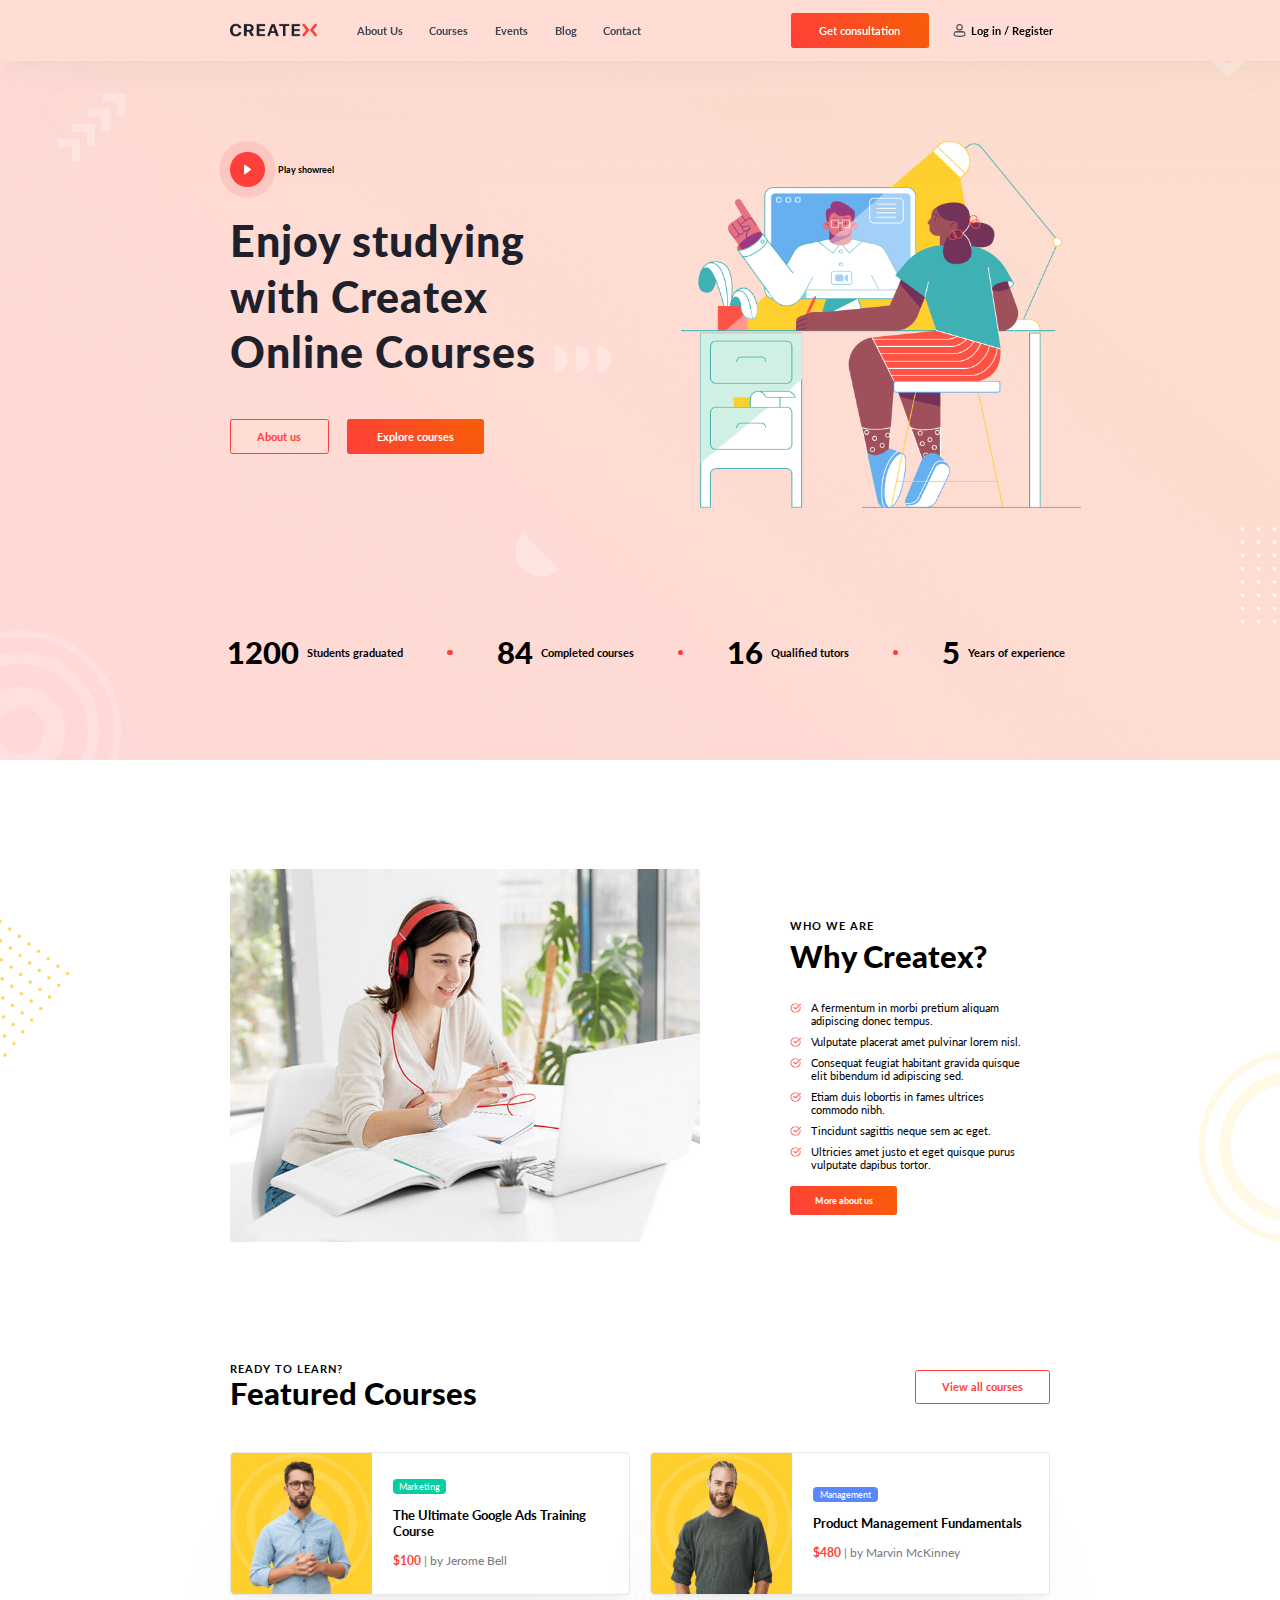
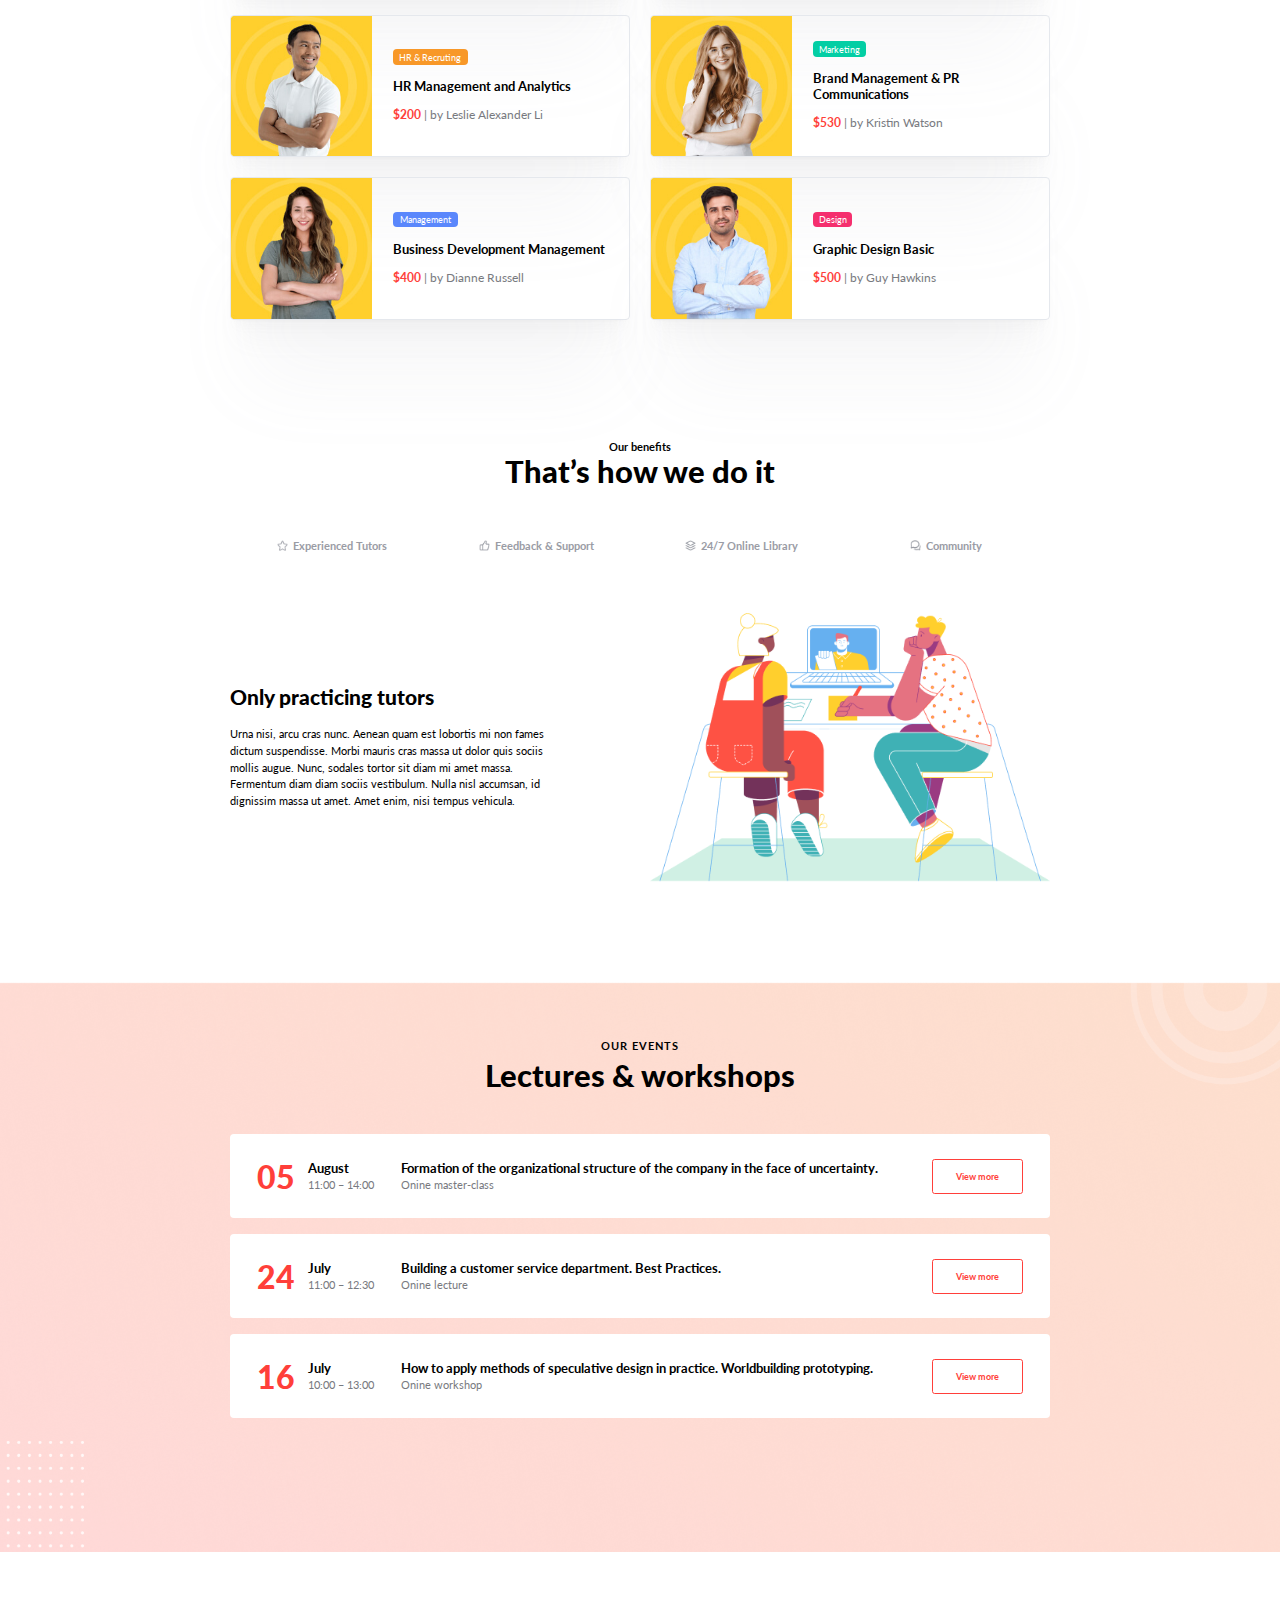
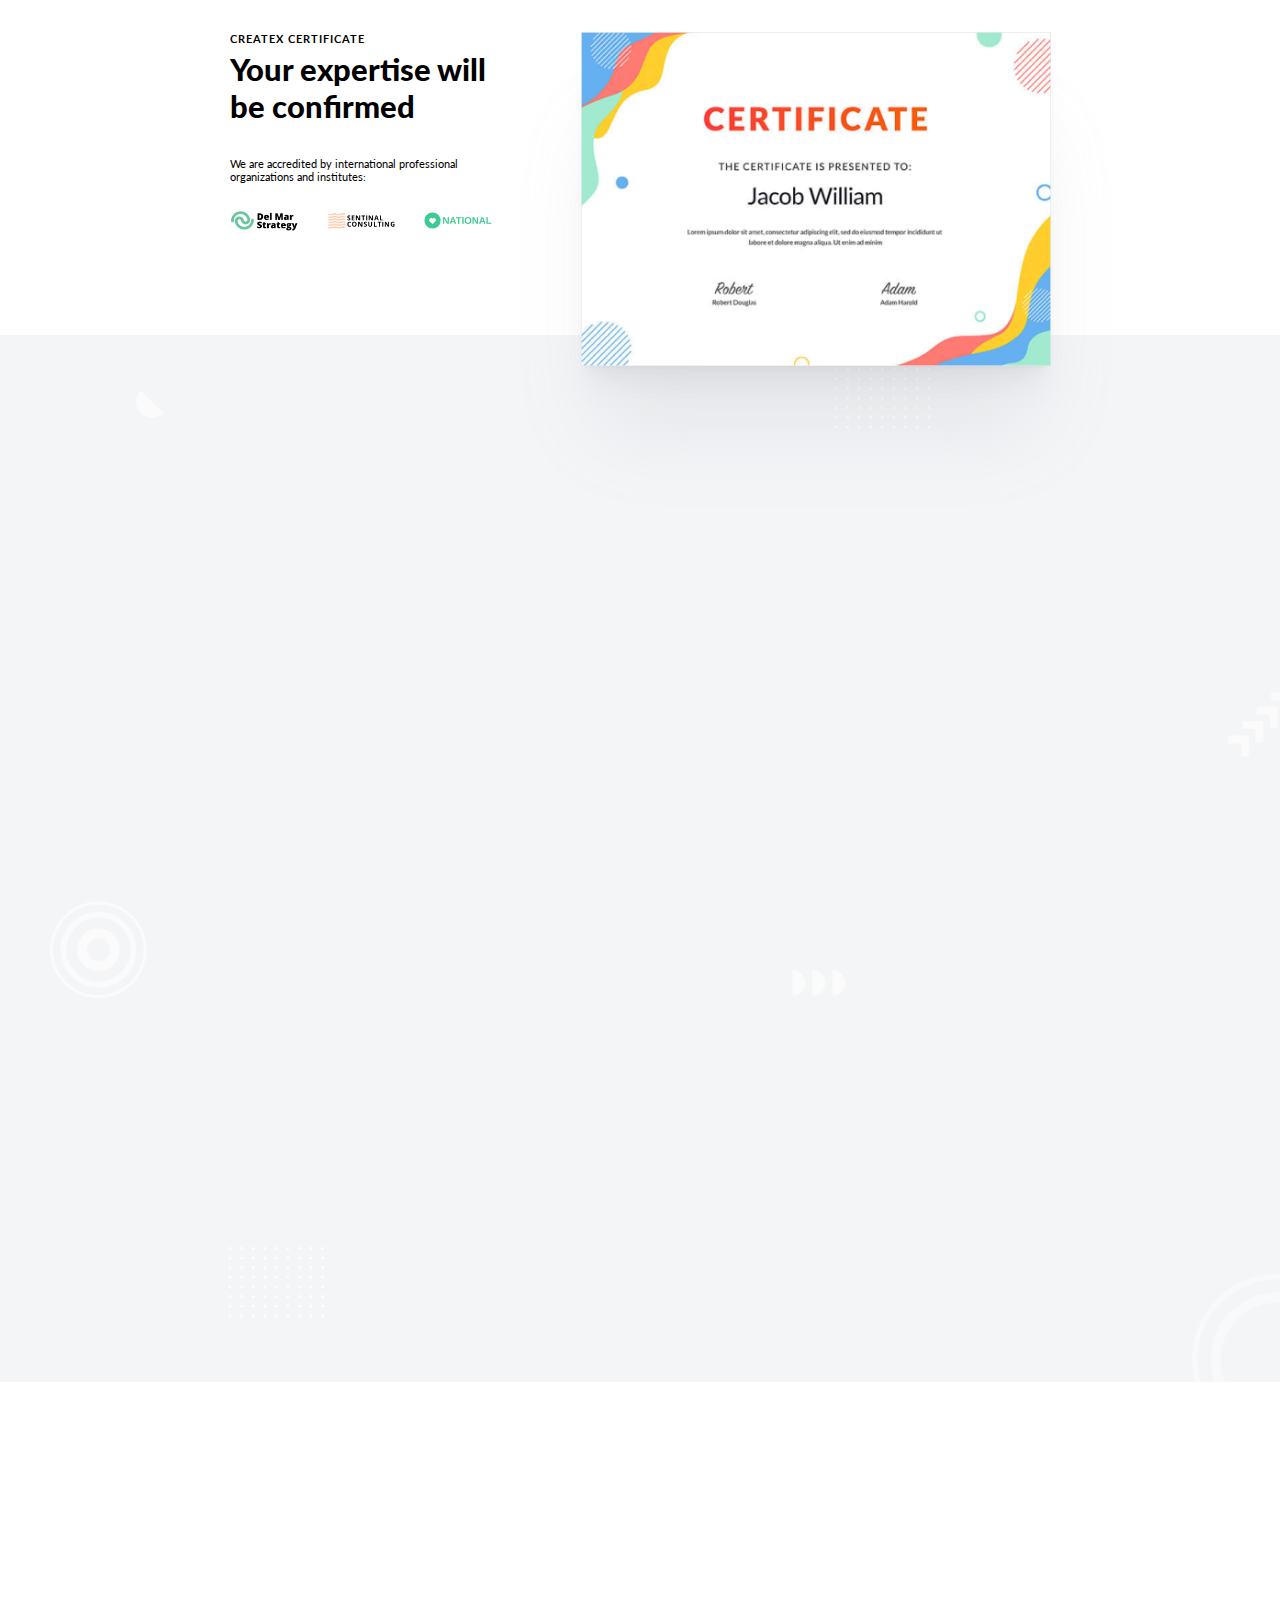
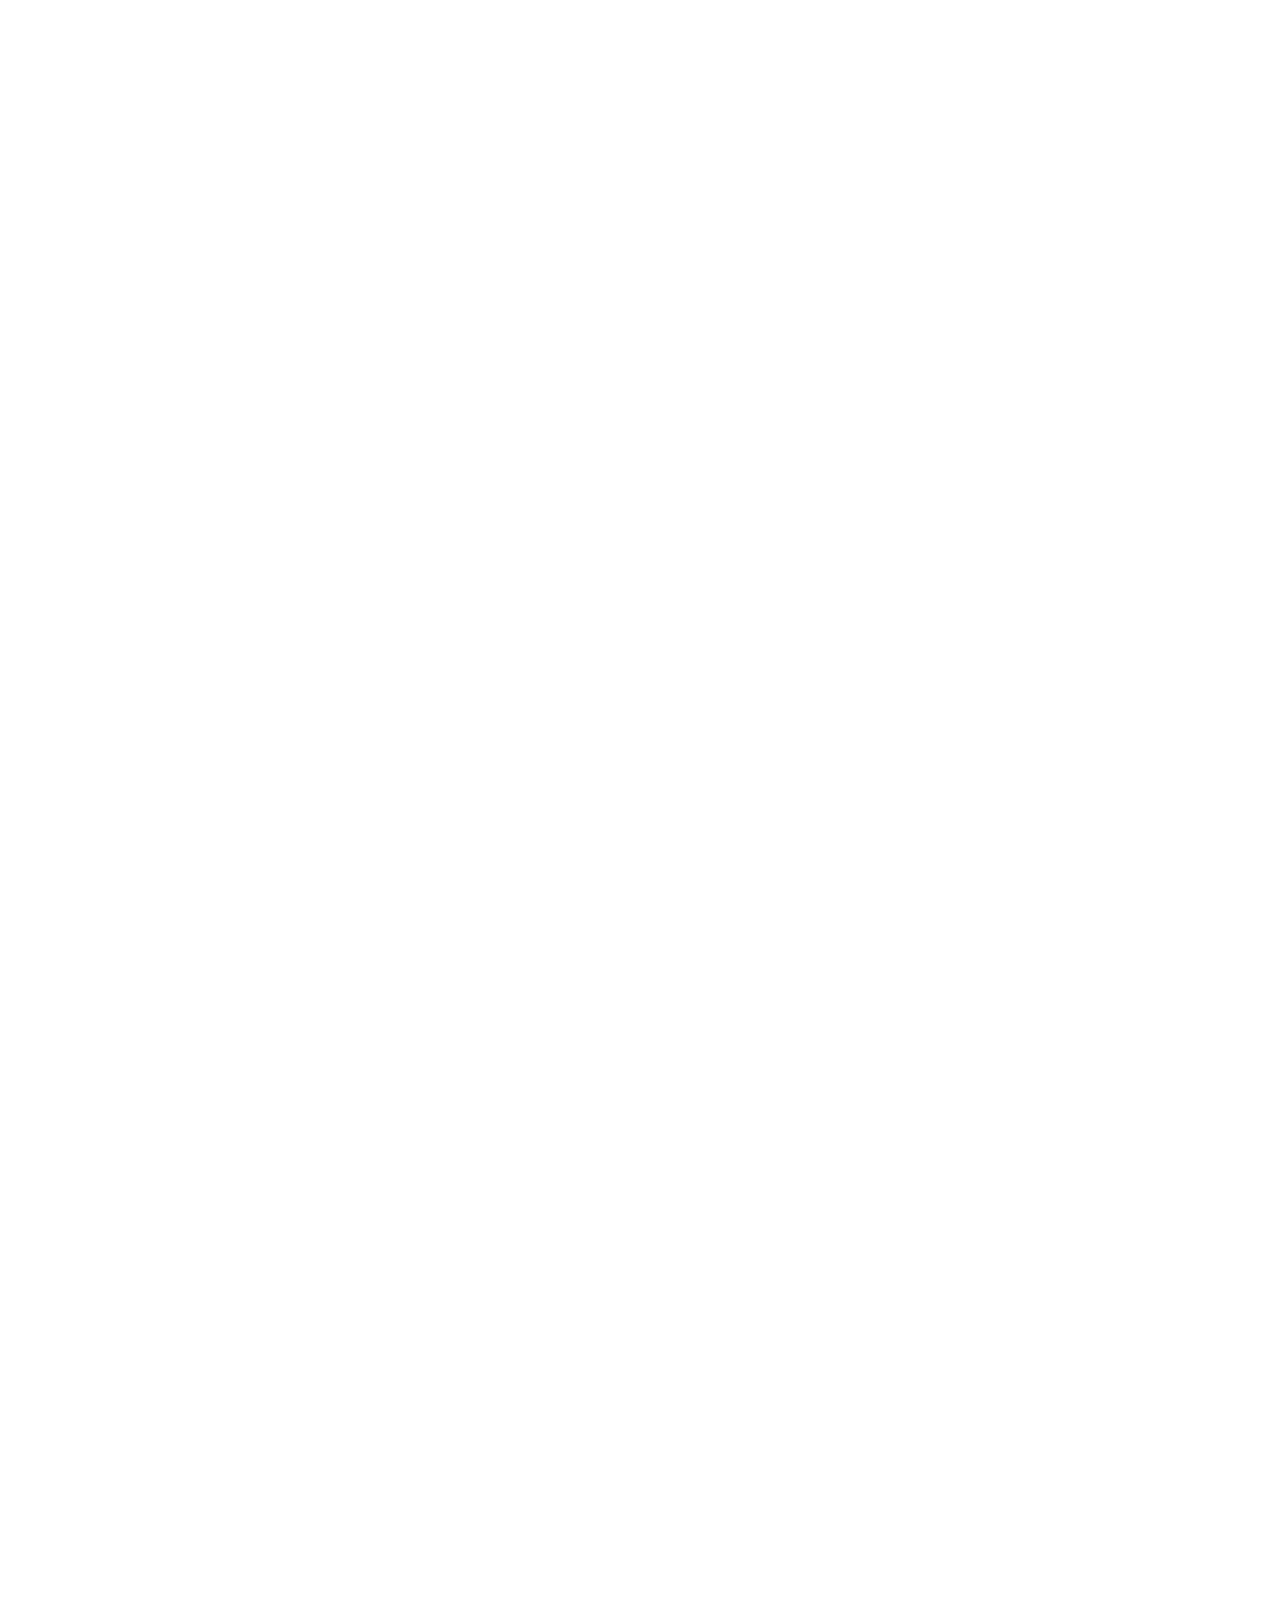
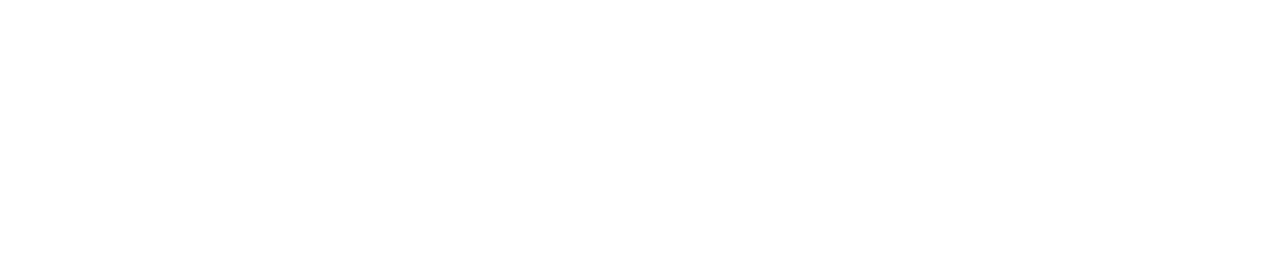
==== commit 404b6906: "Changed" ====
--- a/index.html
+++ b/index.html
@@ -289,6 +289,34 @@
           </div>
         </div>
       </section>
+      <section class="certificate _container">
+        <div class="certificate-text">
+          <p class="certificate-subtitle">Createx Certificate</p>
+          <h3>Your expertise will be confirmed</h3>
+          <p class="certificate-discription">
+            We are accredited by international professional organizations and
+            institutes:
+          </p>
+          <div class="certificate-logo">
+            <img src="img/Main/Certificate/certificate-logo.png" alt="" />
+            <img src="img/Main/Certificate/certificate-logo2.png" alt="" />
+            <img src="img/Main/Certificate/certificate-logo3.png" alt="" />
+          </div>
+        </div>
+        <img
+          class="certificate-img"
+          src="img/Main/Certificate/certificate.png"
+          alt=""
+        />
+      </section>
+      <section class="teams-testimonials _container">
+        <section class="teams">
+          <div class="teams-text">
+            <p class="teams-subtitle"></p>
+            <h3></h3>
+          </div>
+        </section>
+      </section>
     </main>
   </body>
 </html>
--- a/style.css
+++ b/style.css
@@ -23,7 +23,7 @@
 html,
 body {
   font-size: var(--fontSize);
-  height: 500rem;
+  height: 1000rem;
   overflow-x: hidden;
 }
 header {
@@ -503,3 +503,49 @@
   background: linear-gradient(55.95deg, #ff3f3a 0%, #f75e05 100%);
   color: white;
 }
+.certificate {
+  display: flex;
+  padding-top: 12rem;
+  align-items: flex-start;
+  height: 45.4rem;
+}
+.certificate-text {
+  width: 39.2rem;
+  padding-right: 13.5rem;
+}
+.certificate-subtitle {
+  font-size: 1.6rem;
+  text-transform: uppercase;
+  letter-spacing: 1px;
+  padding-bottom: 0.8rem;
+}
+.certificate-text h3 {
+  text-align: start;
+  padding-bottom: 4.8rem;
+}
+.certificate-discription {
+  font-weight: 400;
+  font-size: 1.6rem;
+  padding-bottom: 3.2rem;
+}
+.certificate-logo {
+  display: flex;
+  gap: 4rem;
+}
+.certificate-logo img {
+  width: 10.5rem;
+  height: 5rem;
+}
+.certificate-img {
+  width: 70.5rem;
+  height: 50rem;
+  box-shadow: 0px 80px 80px -20px rgba(154, 156, 165, 0.16),
+    0px 30px 24px -10px rgba(154, 156, 165, 0.1),
+    0px 12px 10px -6px rgba(154, 156, 165, 0.08),
+    0px 4px 4px -4px rgba(30, 33, 44, 0.05);
+}
+.teams-testimonials {
+  background-image: url(img/Main/Teams-Testimonials/Background.png);
+  background-size: contain;
+  height: 157rem;
+}
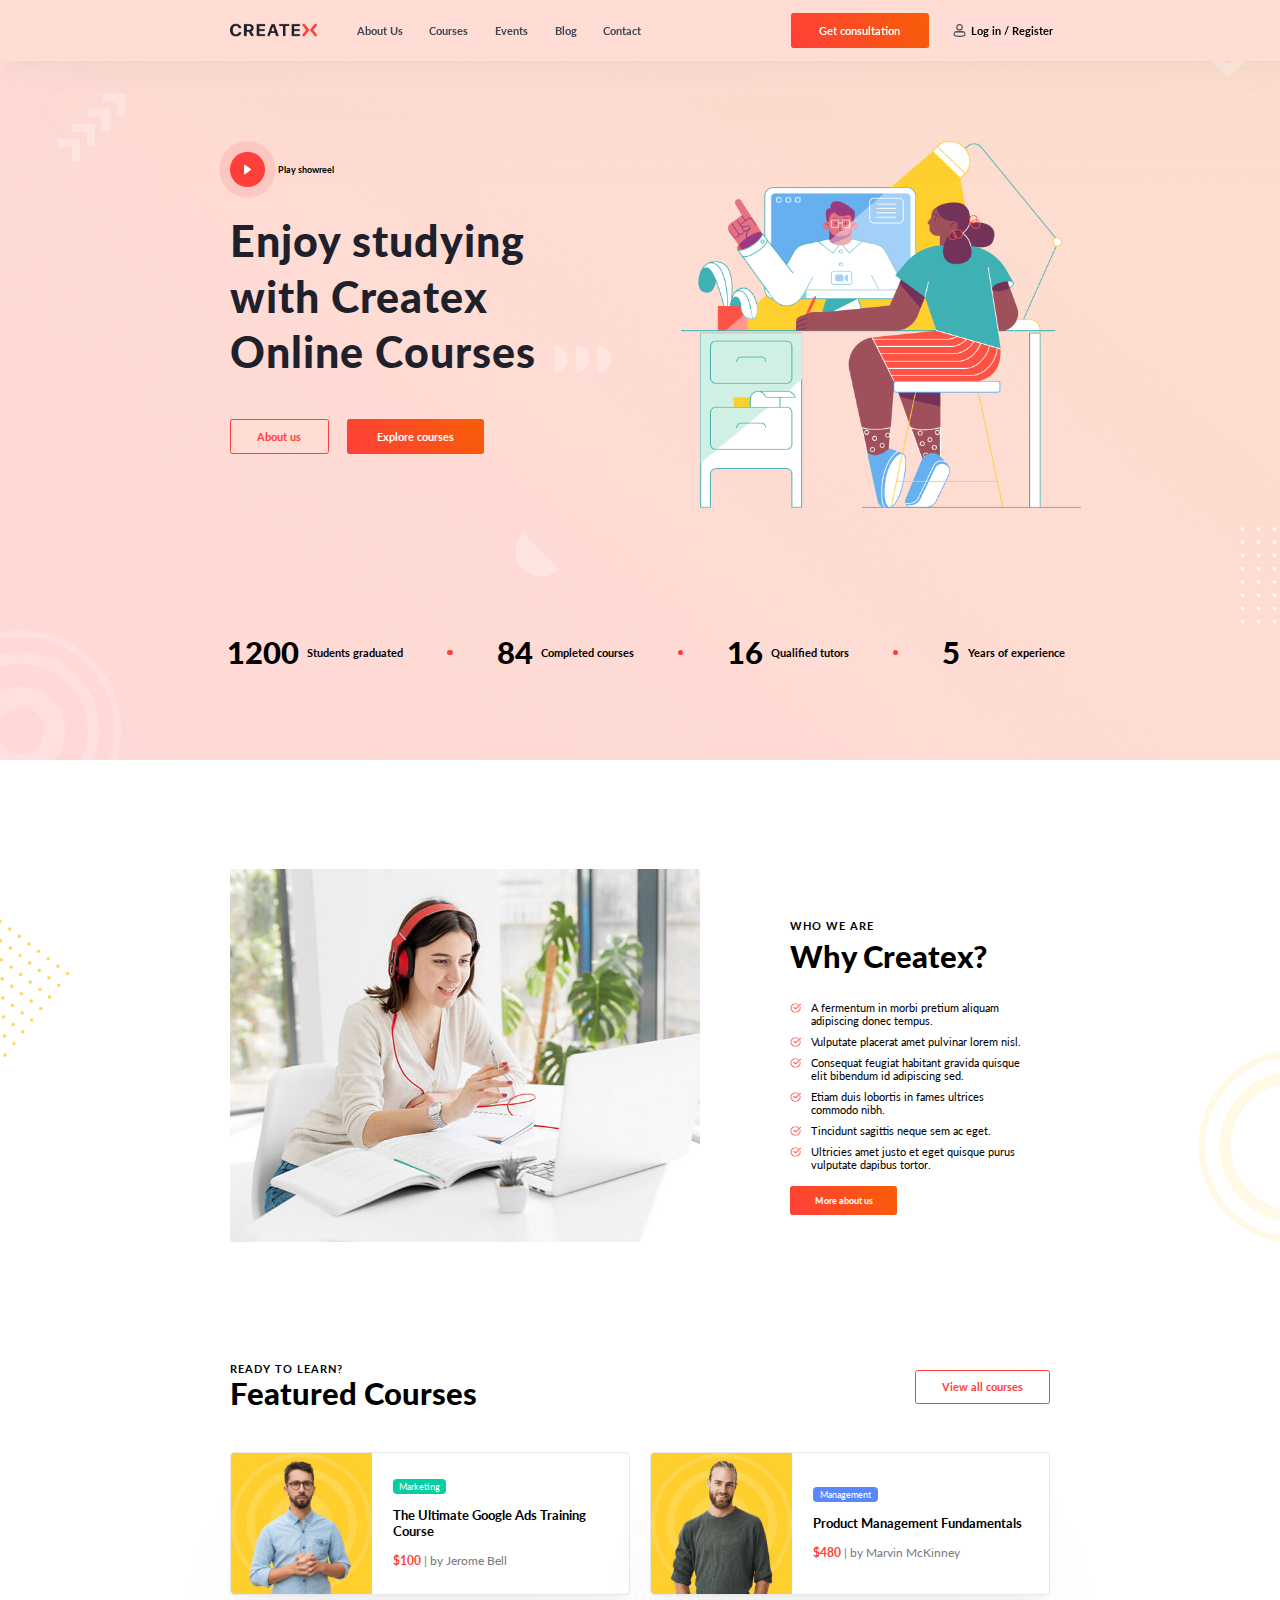
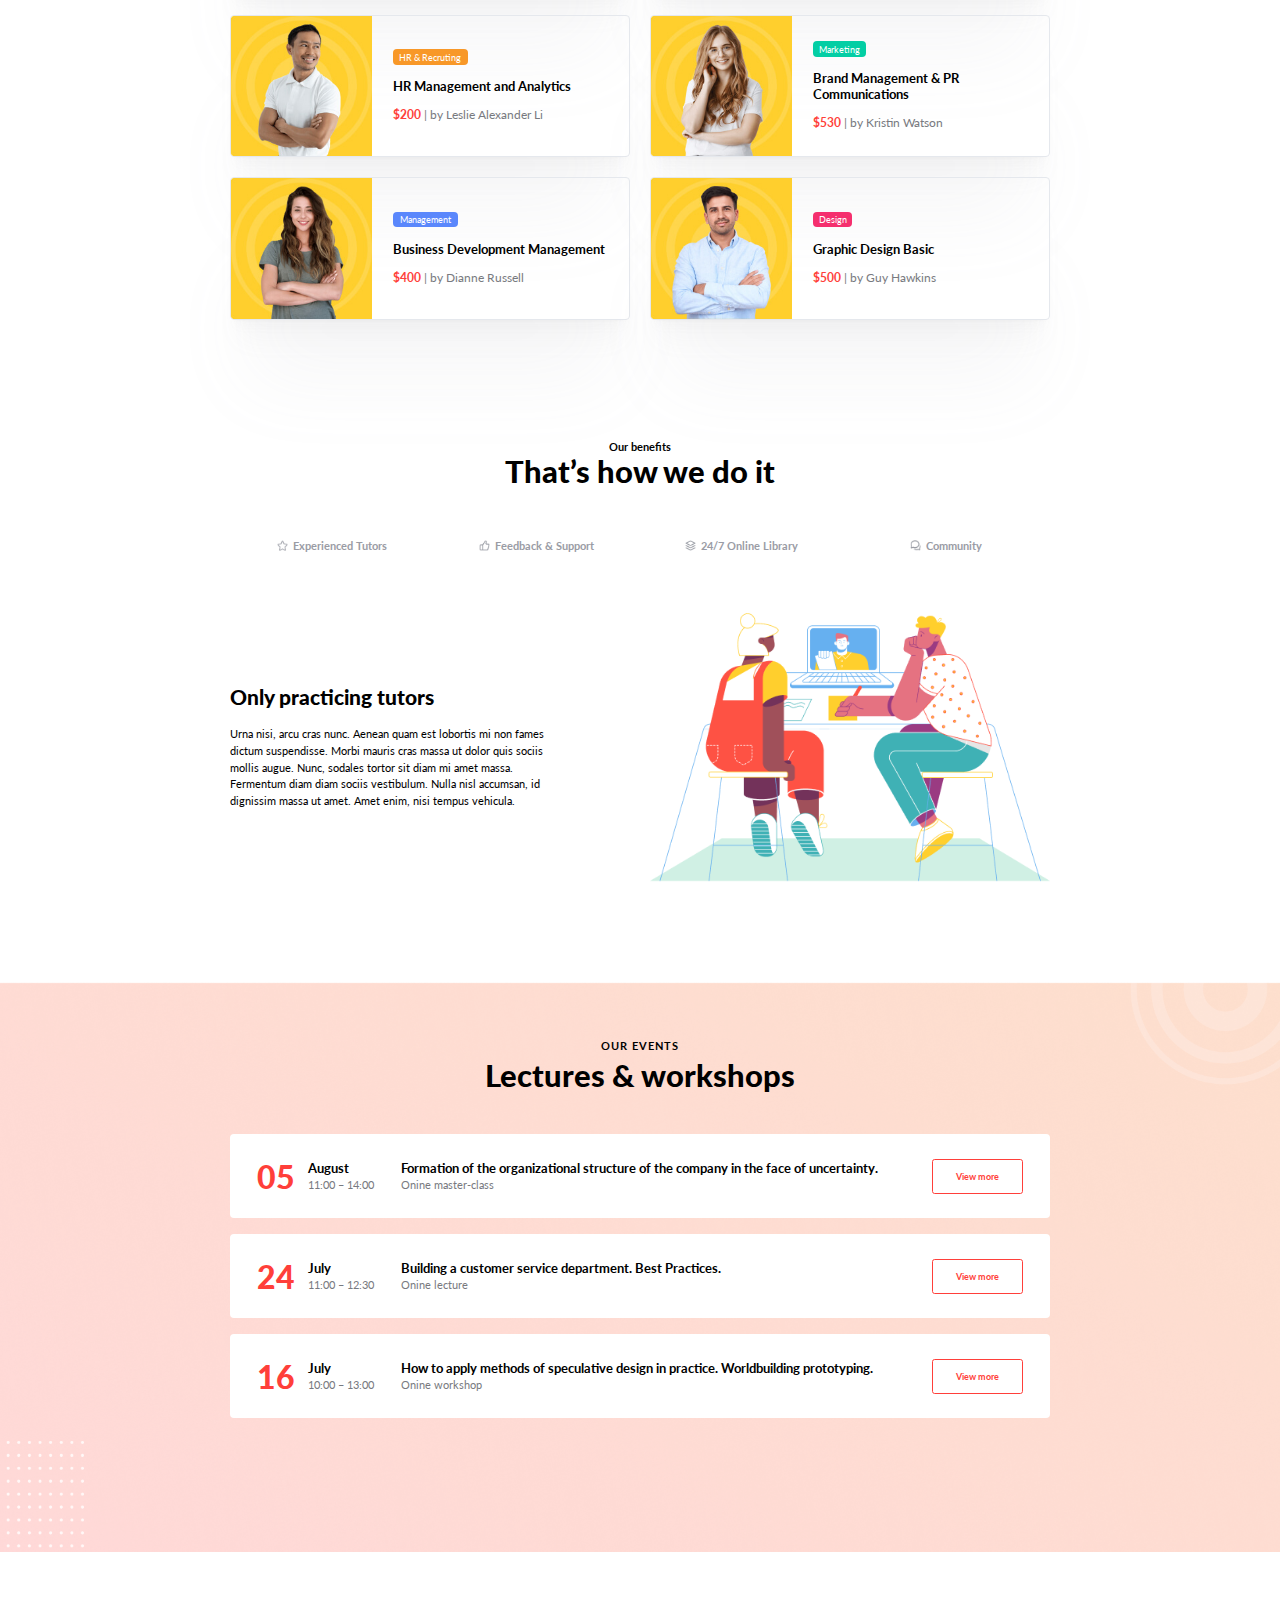
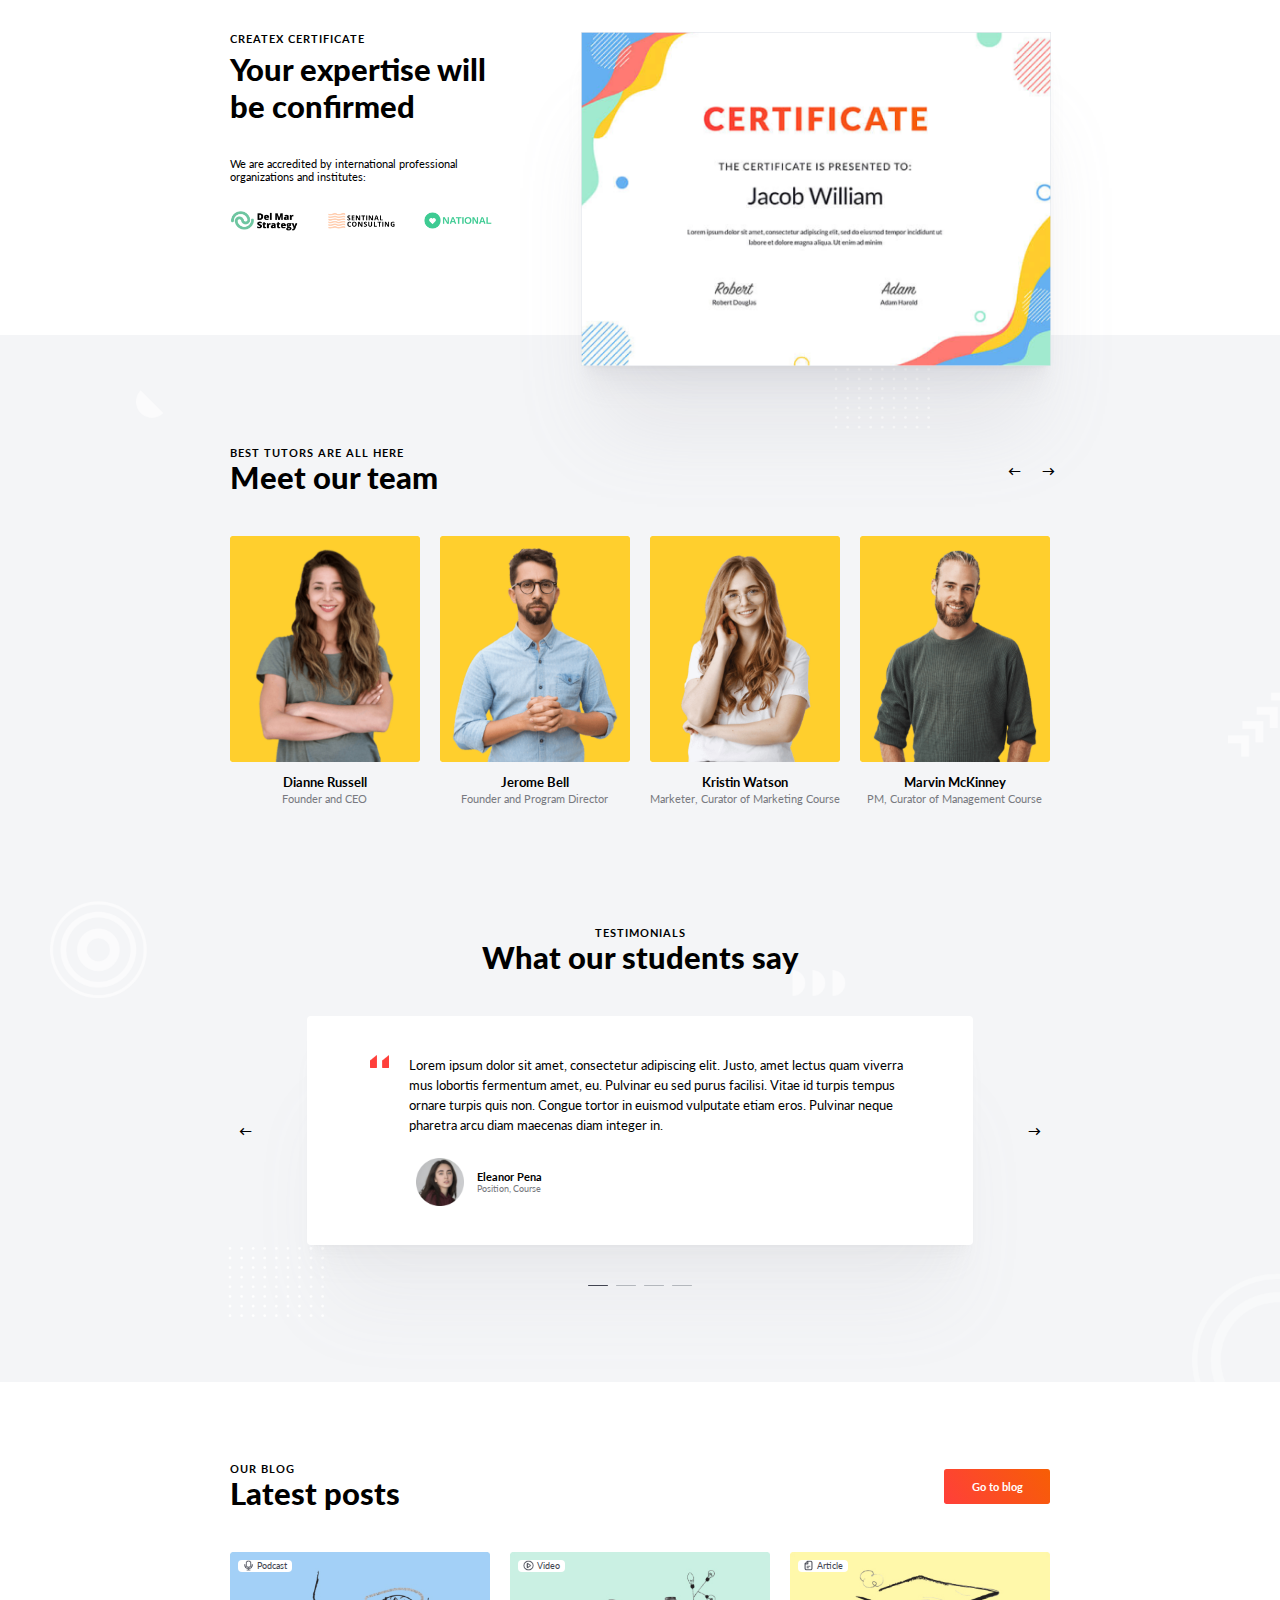
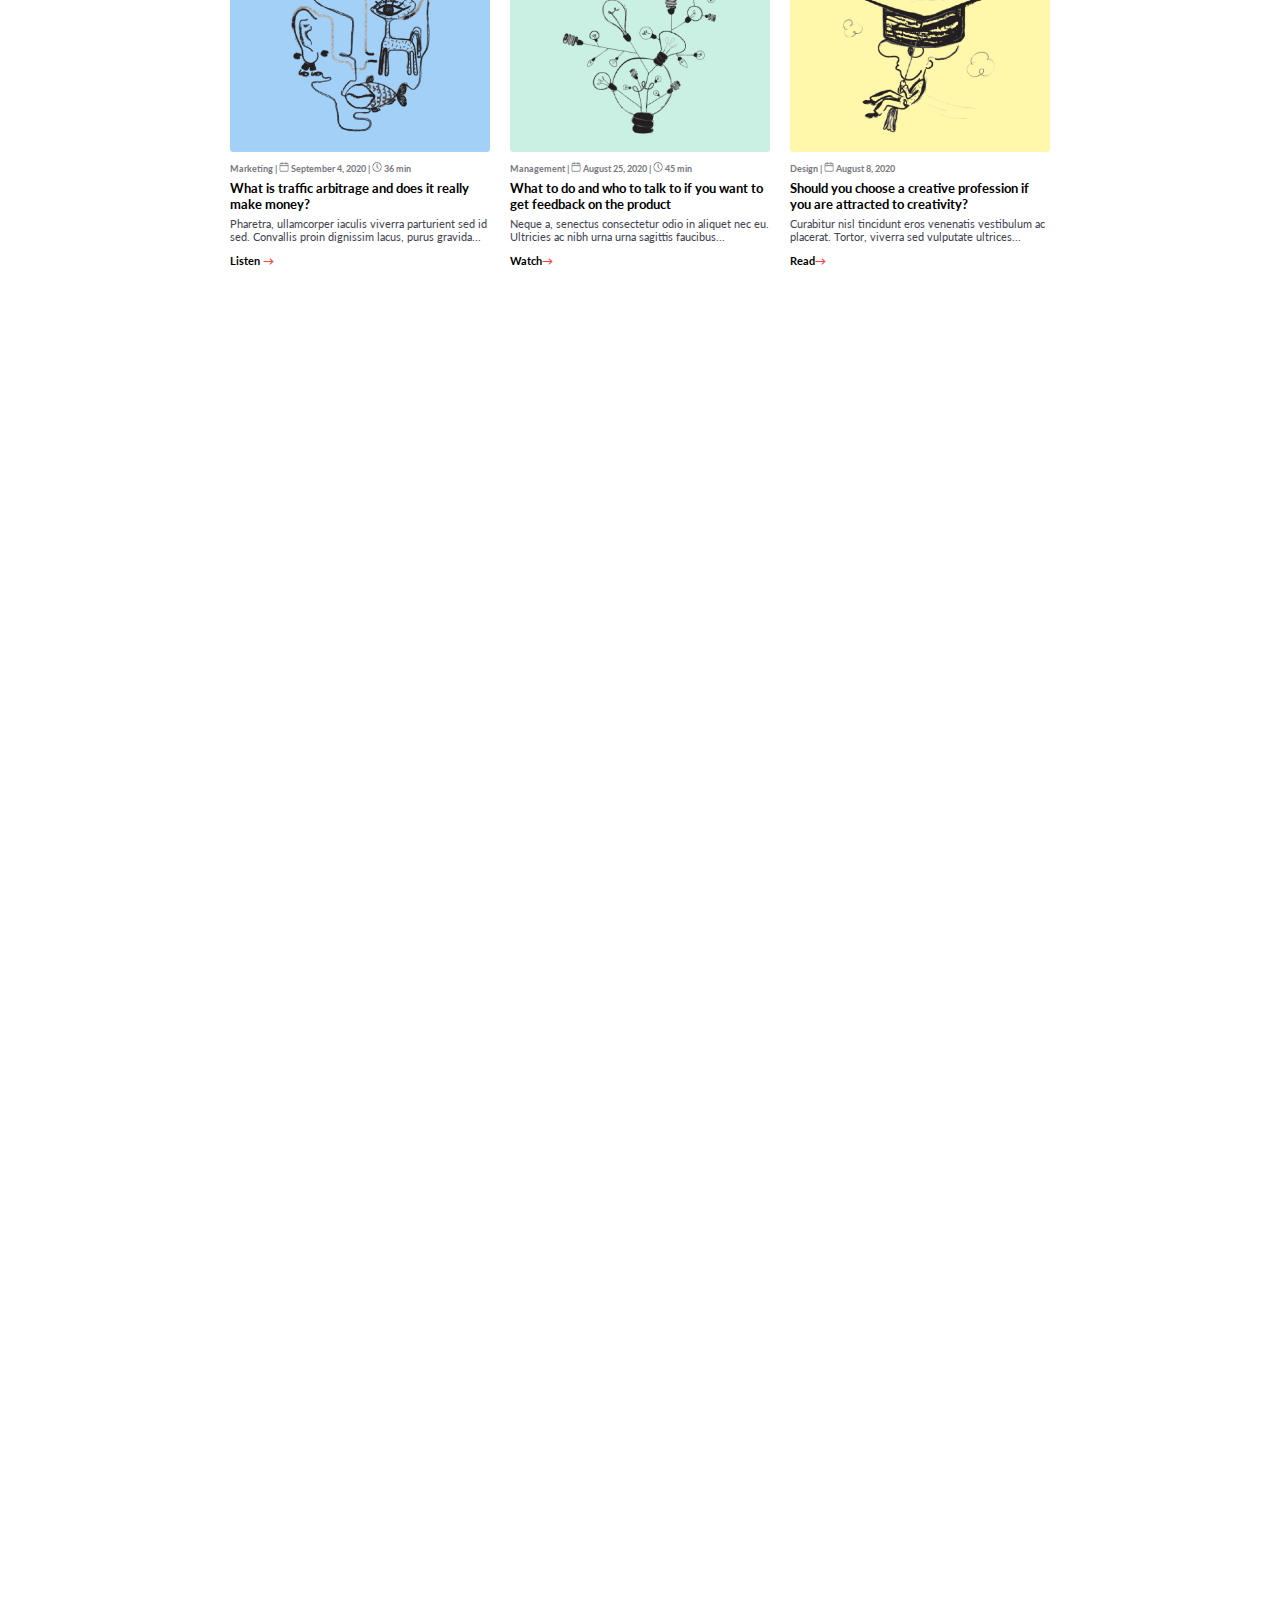
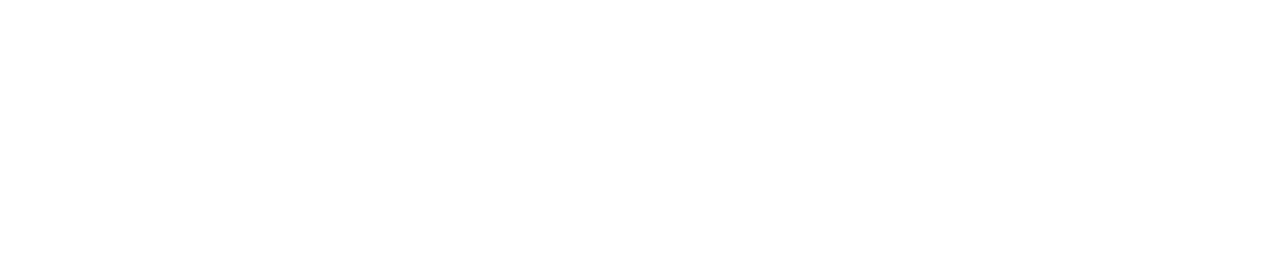
==== commit f0d8100b: "Changed" ====
--- a/index.html
+++ b/index.html
@@ -311,9 +311,259 @@
       </section>
       <section class="teams-testimonials _container">
         <section class="teams">
-          <div class="teams-text">
-            <p class="teams-subtitle"></p>
-            <h3></h3>
+          <article class="teams-article">
+            <div class="teams-text">
+              <p>Best tutors are all here</p>
+              <h3>Meet our team</h3>
+            </div>
+            <div class="teams-btn">
+              <button>←</button>
+              <button>→</button>
+            </div>
+          </article>
+          <figure class="teams-galeria">
+            <div class="teams-galeria-block">
+              <img src="img/Main/Teams-Testimonials/team/teams1.jpeg" alt="" />
+              <div class="galeria-block-hover">
+                <button>
+                  <img
+                    src="img/Main/Teams-Testimonials/team/facebook.png"
+                    alt=""
+                  />
+                </button>
+                <button>
+                  <img
+                    src="img/Main/Teams-Testimonials/team/instagram.png"
+                    alt=""
+                  />
+                </button>
+                <button>
+                  <img
+                    src="img/Main/Teams-Testimonials/team/Linked-In.png"
+                    alt=""
+                  />
+                </button>
+              </div>
+              <figcaption>
+                Dianne Russell <br />
+                <span>Founder and CEO</span>
+              </figcaption>
+            </div>
+            <div class="teams-galeria-block">
+              <div class="galeria-block-hover">
+                <button>
+                  <img
+                    src="img/Main/Teams-Testimonials/team/facebook.png"
+                    alt=""
+                  />
+                </button>
+                <button>
+                  <img
+                    src="img/Main/Teams-Testimonials/team/instagram.png"
+                    alt=""
+                  />
+                </button>
+                <button>
+                  <img
+                    src="img/Main/Teams-Testimonials/team/Linked-In.png"
+                    alt=""
+                  />
+                </button>
+              </div>
+              <img src="img/Main/Teams-Testimonials/team/teams2.jpeg" alt="" />
+              <figcaption>
+                Jerome Bell <br />
+                <span>Founder and Program Director</span>
+              </figcaption>
+            </div>
+            <div class="teams-galeria-block">
+              <div class="galeria-block-hover">
+                <button>
+                  <img
+                    src="img/Main/Teams-Testimonials/team/facebook.png"
+                    alt=""
+                  />
+                </button>
+                <button>
+                  <img
+                    src="img/Main/Teams-Testimonials/team/instagram.png"
+                    alt=""
+                  />
+                </button>
+                <button>
+                  <img
+                    src="img/Main/Teams-Testimonials/team/Linked-In.png"
+                    alt=""
+                  />
+                </button>
+              </div>
+              <img src="img/Main/Teams-Testimonials/team/teams3.jpeg" alt="" />
+              <figcaption>
+                Kristin Watson <br />
+                <span>Marketer, Curator of Marketing Course</span>
+              </figcaption>
+            </div>
+            <div class="teams-galeria-block">
+              <div class="galeria-block-hover">
+                <button>
+                  <img
+                    src="img/Main/Teams-Testimonials/team/facebook.png"
+                    alt=""
+                  />
+                </button>
+                <button>
+                  <img
+                    src="img/Main/Teams-Testimonials/team/instagram.png"
+                    alt=""
+                  />
+                </button>
+                <button>
+                  <img
+                    src="img/Main/Teams-Testimonials/team/Linked-In.png"
+                    alt=""
+                  />
+                </button>
+              </div>
+              <img src="img/Main/Teams-Testimonials/team/teams4.jpeg" alt="" />
+              <figcaption>
+                Marvin McKinney <br />
+                <span>PM, Curator of Management Course</span>
+              </figcaption>
+            </div>
+          </figure>
+        </section>
+        <section class="testimonials">
+          <article>
+            <p>TESTIMONIALS</p>
+            <h3>What our students say</h3>
+          </article>
+          <section class="testimonials-main">
+            <button>←</button>
+            <div class="testimonial-block">
+              <div class="testimonial-block-text">
+                <img
+                  src="img/Main/Teams-Testimonials/testimonials/marker.png"
+                  alt=""
+                />
+                <p>
+                  Lorem ipsum dolor sit amet, consectetur adipiscing elit.
+                  Justo, amet lectus quam viverra mus lobortis fermentum amet,
+                  eu. Pulvinar eu sed purus facilisi. Vitae id turpis tempus
+                  ornare turpis quis non. Congue tortor in euismod vulputate
+                  etiam eros. Pulvinar neque pharetra arcu diam maecenas diam
+                  integer in.
+                </p>
+              </div>
+              <div class="testimonial-block-signature">
+                <img
+                  src="img/Main/Teams-Testimonials/testimonials/image.png"
+                  alt=""
+                />
+                <figcaption>
+                  <mark>Eleanor Pena</mark> <br />
+                  Position, Course
+                </figcaption>
+              </div>
+            </div>
+            <button>→</button>
+          </section>
+          <div class="testimonials-tracker">
+            <div class="line"></div>
+            <div class="line"></div>
+            <div class="line"></div>
+            <div class="line"></div>
+          </div>
+        </section>
+      </section>
+      <section class="blog _container">
+        <article>
+          <div class="blog-text">
+            <p>Our blog</p>
+            <h3>Latest posts</h3>
+          </div>
+          <div class="blog-btn">
+            <button>Go to blog</button>
+          </div>
+        </article>
+        <section class="blog-main">
+          <div class="blog-block">
+            <div class="block-category">
+              <img src="img/Main/blog/Podcast.png" alt="" />
+              <p>Podcast</p>
+            </div>
+            <img src="img/Main/blog/block1.png" alt="" />
+            <div class="block-info">
+              <p>
+                Marketing |
+                <img src="img/Main/blog/calendar.png" alt="" /> September 4,
+                2020 | <img src="img/Main/blog/clock.png" alt="" /> 36 min
+              </p>
+            </div>
+            <article>
+              What is traffic arbitrage and does it really make money?
+            </article>
+            <div class="block-discription">
+              <p>
+                Pharetra, ullamcorper iaculis viverra parturient sed id sed.
+                Convallis proin dignissim lacus, purus gravida...
+              </p>
+            </div>
+            <div class="block-link">
+              <a href="">Listen <mark>→</mark></a>
+            </div>
+          </div>
+          <div class="blog-block">
+            <div class="block-category">
+              <img src="img/Main/blog/Video.png" alt="" />
+              <p>Video</p>
+            </div>
+            <img src="img/Main/blog/block2.png" alt="" />
+            <div class="block-info">
+              <p>
+                Management |
+                <img src="img/Main/blog/calendar.png" alt="" /> August 25, 2020
+                | <img src="img/Main/blog/clock.png" alt="" /> 45 min
+              </p>
+            </div>
+            <article>
+              What to do and who to talk to if you want to get feedback on the
+              product
+            </article>
+            <div class="block-discription">
+              <p>
+                Neque a, senectus consectetur odio in aliquet nec eu. Ultricies
+                ac nibh urna urna sagittis faucibus...
+              </p>
+            </div>
+            <div class="block-link">
+              <a href="">Watch<mark>→</mark></a>
+            </div>
+          </div>
+          <div class="blog-block">
+            <div class="block-category">
+              <img src="img/Main/blog/Article.png" alt="" />
+              <p>Article</p>
+            </div>
+            <img src="img/Main/blog/block3.png" alt="" />
+            <div class="block-info">
+              <p>
+                Design |
+                <img src="img/Main/blog/calendar.png" alt="" /> August 8, 2020
+              </p>
+            </div>
+            <article>
+              Should you choose a creative profession if you are attracted to
+              creativity?
+            </article>
+            <div class="block-discription">
+              <p>
+                Curabitur nisl tincidunt eros venenatis vestibulum ac placerat.
+                Tortor, viverra sed vulputate ultrices...
+              </p>
+            </div>
+            <div class="block-link">
+              <a href="">Read<mark>→</mark></a>
+            </div>
           </div>
         </section>
       </section>
--- a/style.css
+++ b/style.css
@@ -64,7 +64,8 @@
 }
 .nav-btn,
 .enjoy-btn,
-.about-btn {
+.about-btn,
+.blog-btn button {
   width: 20.6rem;
   height: 5.2rem;
   background: linear-gradient(55.95deg, #ff3f3a 0%, #f75e05 100%);
@@ -549,3 +550,272 @@
   background-size: contain;
   height: 157rem;
 }
+.teams {
+  padding-top: 16.6rem;
+  width: 125.2rem;
+}
+.teams-article {
+  display: flex;
+  justify-content: space-between;
+  align-items: center;
+}
+.teams-text p {
+  font-size: 1.6rem;
+  text-transform: uppercase;
+  letter-spacing: 1px;
+}
+.teams-text h3 {
+  text-align: start;
+}
+.teams-btn button {
+  border-radius: 50%;
+  border: none;
+  width: 4.8rem;
+  height: 4.8rem;
+  background: none;
+  font-size: 2rem;
+  cursor: pointer;
+  transition: 0.5s;
+}
+.teams-btn button:hover {
+  background-color: #ff3f3a;
+  color: white;
+}
+.teams-galeria {
+  display: flex;
+  gap: 3rem;
+  padding-top: 6rem;
+}
+.teams-galeria-block {
+  position: relative;
+}
+.teams-galeria-block img {
+  width: 28.5rem;
+  height: 34rem;
+}
+.teams-galeria-block figcaption {
+  text-align: center;
+  font-size: 2rem;
+  padding-top: 1.6rem;
+}
+.teams-galeria-block span {
+  font-weight: 400;
+  font-size: 1.6rem;
+  color: rgba(120, 122, 128, 1);
+}
+.galeria-block-hover {
+  z-index: 50;
+  position: absolute;
+  bottom: 0;
+  left: 0;
+  right: 0;
+  height: 100%;
+  width: 100%;
+  opacity: 0;
+  transition: 0.5s ease;
+  background: linear-gradient(
+    180deg,
+    rgba(30, 33, 44, 0) 43.9%,
+    rgba(30, 33, 44, 0.03) 55.21%,
+    rgba(30, 33, 44, 0.33) 68.73%,
+    rgba(30, 33, 44, 0.56) 76.17%,
+    rgba(30, 33, 44, 0.768225) 83.75%,
+    rgba(30, 33, 44, 0.92) 91.49%,
+    #1e212c 100%
+  );
+  margin-bottom: 6.5rem;
+  height: 34rem;
+  display: flex;
+  justify-content: flex-end;
+  align-items: flex-end;
+  padding: 0 0 2rem 0;
+}
+.galeria-block-hover img {
+  width: 2rem;
+  height: 2rem;
+  padding-right: 2rem;
+  opacity: 0.6;
+}
+.galeria-block-hover button {
+  background: none;
+  border: none;
+  cursor: pointer;
+}
+.galeria-block-hover button:hover img {
+  opacity: 1;
+}
+.teams-galeria-block:hover .galeria-block-hover {
+  cursor: pointer;
+  opacity: 1;
+}
+.testimonials {
+  padding-top: 18rem;
+}
+.testimonials article p {
+  font-size: 1.6rem;
+  letter-spacing: 1px;
+  text-align: center;
+}
+.testimonials-main {
+  display: flex;
+  align-items: center;
+  justify-content: center;
+  padding-top: 6rem;
+  gap: 6.9rem;
+}
+.testimonials-main button {
+  border-radius: 50%;
+  border: none;
+  width: 4.8rem;
+  height: 4.8rem;
+  background: none;
+  font-size: 2rem;
+  cursor: pointer;
+  transition: 0.5s;
+}
+.testimonials-main button:hover {
+  background-color: #ff3f3a;
+  color: white;
+}
+.testimonial-block {
+  width: 102rem;
+  height: 34.4rem;
+  background-color: white;
+  display: flex;
+  flex-direction: column;
+  justify-content: center;
+  align-items: center;
+  box-shadow: 0px 80px 80px -20px rgba(154, 156, 165, 0.08),
+    0px 30px 24px -10px rgba(154, 156, 165, 0.05),
+    0px 12px 10px -6px rgba(154, 156, 165, 0.04),
+    0px 4px 4px -4px rgba(30, 33, 44, 0.03);
+  border-radius: 4px;
+}
+.testimonial-block-text p {
+  font-weight: 400;
+  font-size: 2rem;
+  line-height: 3rem;
+  width: 75.2rem;
+}
+.testimonial-block-text {
+  display: flex;
+}
+.testimonial-block-text img {
+  width: 2.8rem;
+  height: 2rem;
+  padding-right: 3rem;
+}
+.testimonial-block-signature {
+  display: flex;
+  padding-top: 3.5rem;
+  align-items: center;
+  align-self: flex-start;
+  padding-left: 16.3rem;
+}
+.testimonial-block-signature img {
+  width: 7.2rem;
+  height: 7.2rem;
+}
+.testimonial-block-signature figcaption {
+  font-weight: 400;
+  font-size: 1.4rem;
+  color: rgba(120, 122, 128, 1);
+  padding-left: 2rem;
+}
+.testimonial-block-signature figcaption mark {
+  font-size: 1.6rem;
+  background: none;
+}
+.testimonials-tracker {
+  display: flex;
+  gap: 1.2rem;
+  justify-content: center;
+  padding-top: 6rem;
+}
+.line {
+  width: 3rem;
+  height: 1px;
+  background-color: rgba(179, 183, 188, 1);
+  border-radius: 3px;
+}
+.line:first-child {
+  background-color: rgba(66, 69, 81, 1);
+}
+.blog {
+  padding-top: 12rem;
+}
+.blog article {
+  display: flex;
+  justify-content: space-between;
+  align-items: center;
+}
+.blog-text p {
+  font-size: 1.6rem;
+  text-transform: uppercase;
+  letter-spacing: 1px;
+}
+.blog-text h3 {
+  text-align: start;
+}
+.blog-btn button {
+  width: 15.9rem;
+}
+.blog-main {
+  display: flex;
+  padding-top: 6rem;
+  gap: 3rem;
+}
+.blog-block {
+  width: 39rem;
+  height: 50.7rem;
+  display: flex;
+  flex-direction: column;
+  gap: 0.8rem;
+}
+.blog-block img {
+  width: 39rem;
+  height: 30rem;
+}
+.block-info p {
+  font-size: 1.4rem;
+  color: rgba(120, 122, 128, 1);
+  padding-top: 0.8rem;
+}
+.block-info img {
+  width: 1.5rem;
+  height: 1.5rem;
+}
+.blog-block article {
+  font-size: 2rem;
+}
+.block-discription p {
+  font-weight: 400;
+  font-size: 1.6rem;
+  color: rgba(66, 69, 81, 1);
+}
+.block-link {
+  padding-top: 0.8rem;
+  font-size: 1.6rem;
+}
+.block-link mark {
+  background: none;
+  color: rgba(255, 63, 58, 1);
+}
+.block-category img {
+  width: 1.6rem;
+  height: 1.6rem;
+  padding-right: 0.4rem;
+}
+.block-category {
+  display: flex;
+  background: white;
+  border-radius: 4px;
+  padding: 0.1rem 0.8rem;
+  position: absolute;
+  margin: 1.2rem;
+}
+.block-category p {
+  font-weight: 400;
+  font-size: 1.4rem;
+  color: rgba(66, 69, 81, 1);
+}
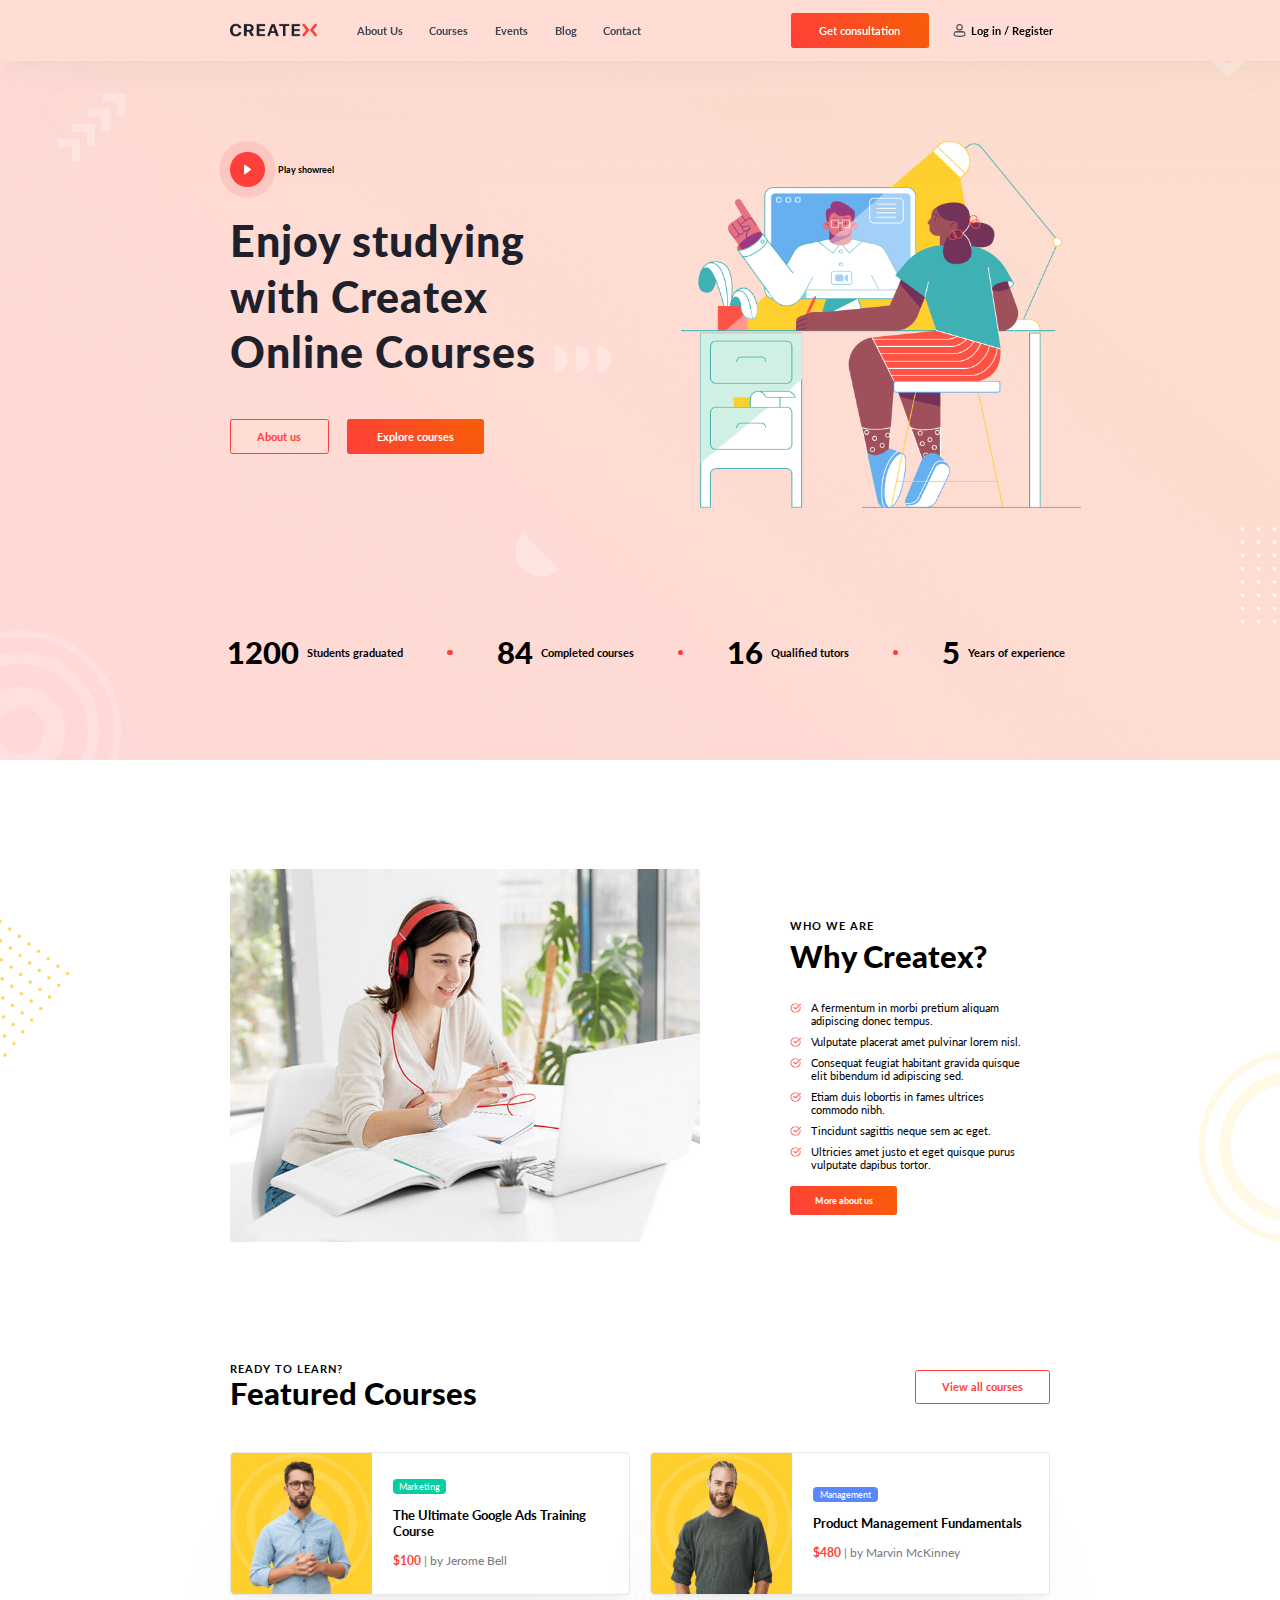
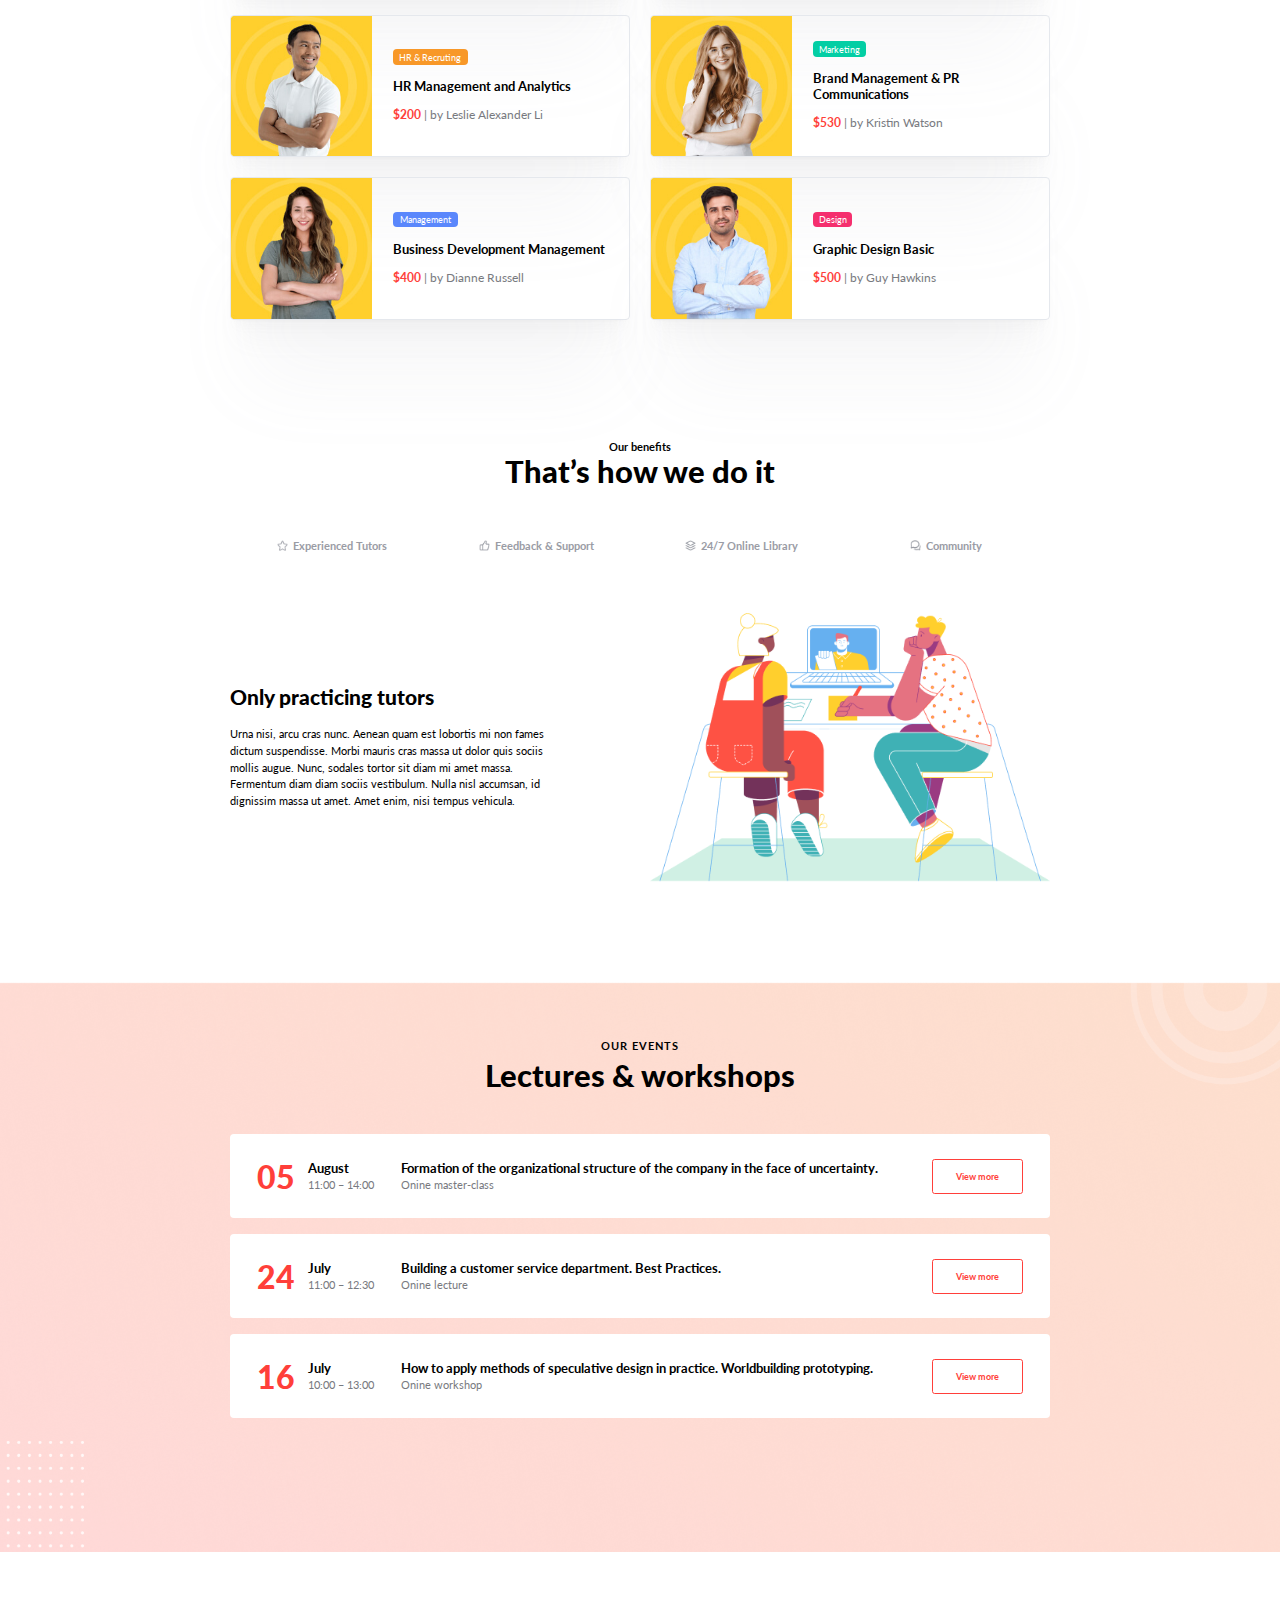
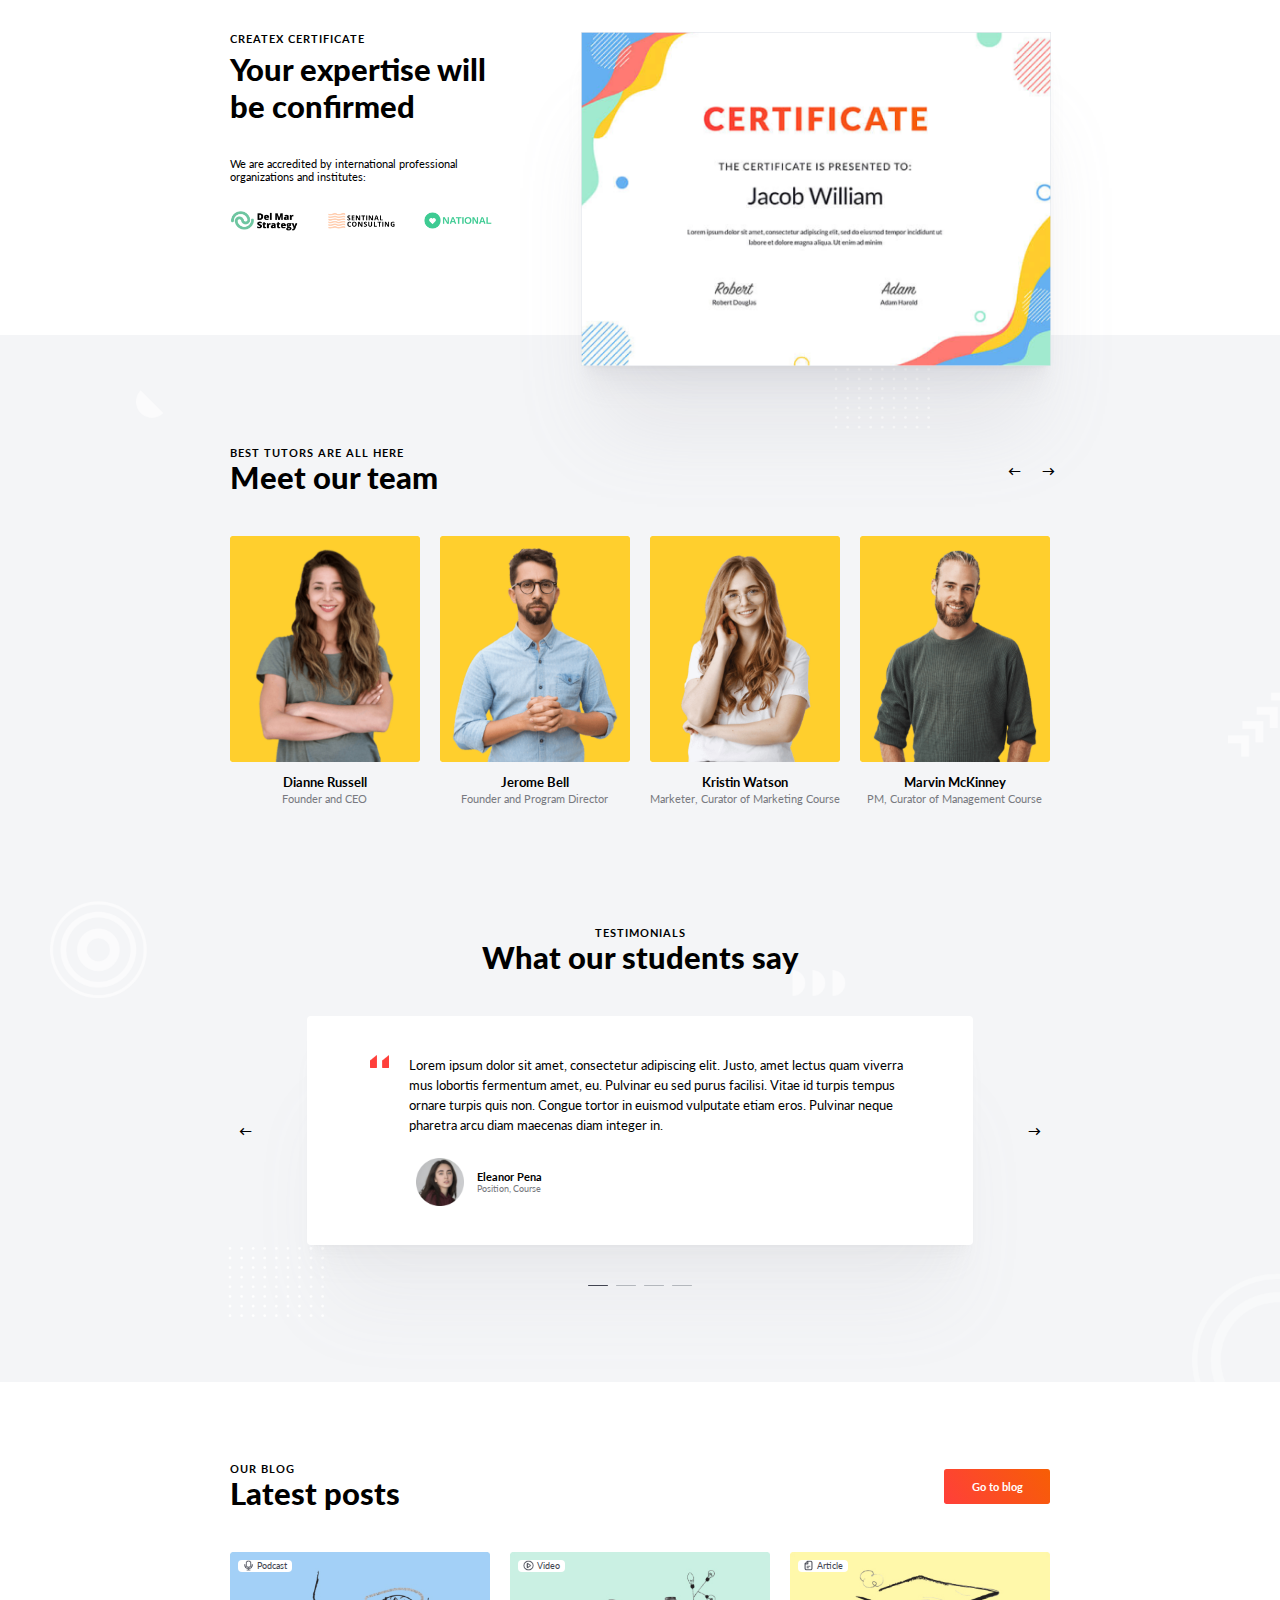
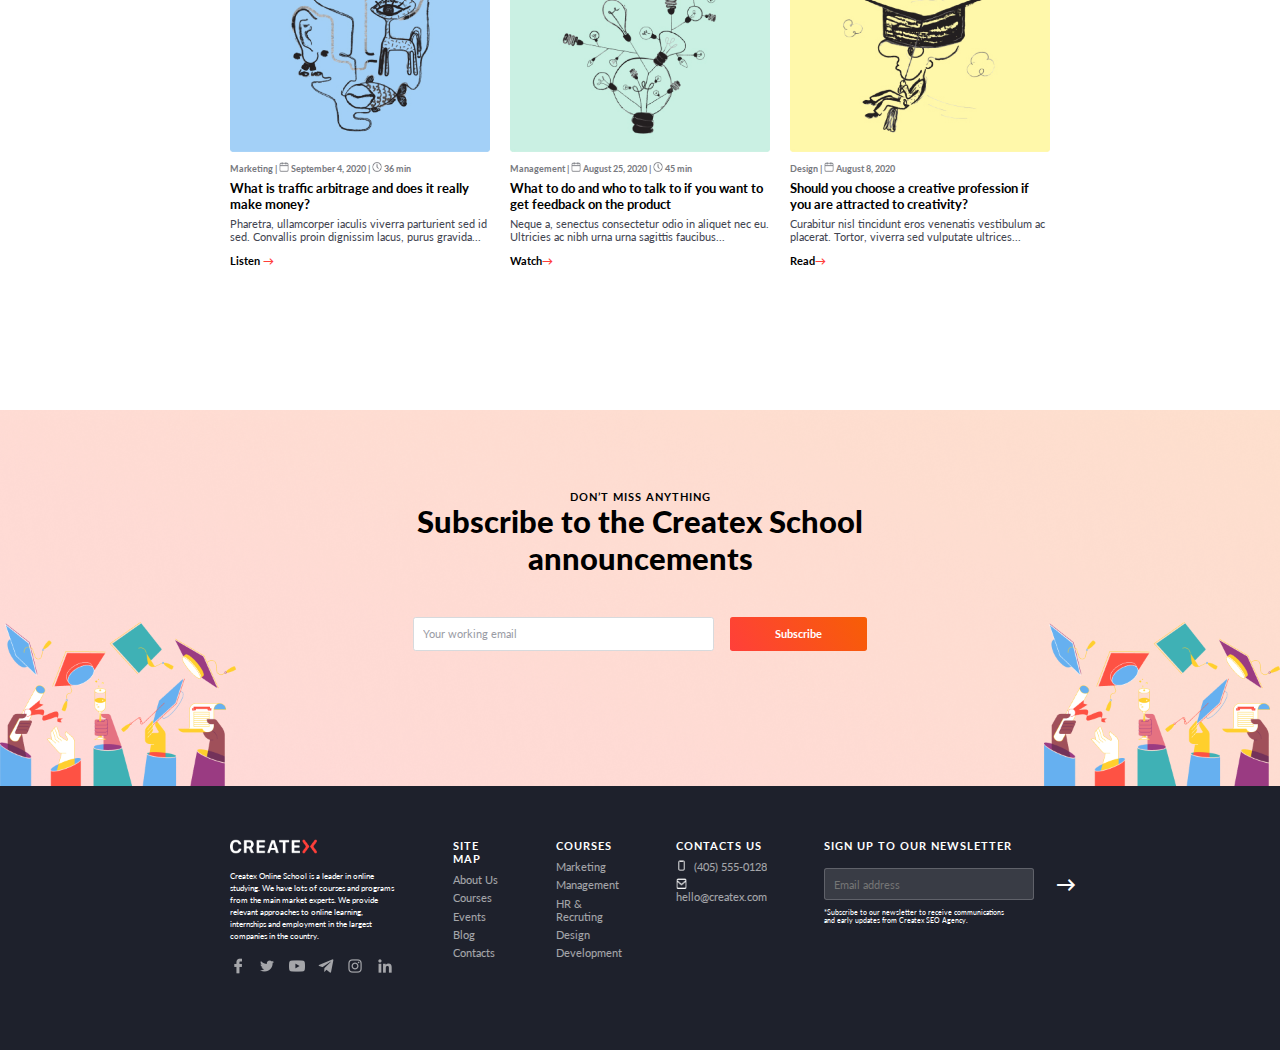
==== commit 823a4c8a: "Changed" ====
--- a/index.html
+++ b/index.html
@@ -567,6 +567,110 @@
           </div>
         </section>
       </section>
+      <section class="subscribe">
+        <article>
+          <p>Don’t miss anything</p>
+          <h3>
+            Subscribe to the Createx School <br />
+            announcements
+          </h3>
+        </article>
+        <form action="">
+          <input
+            class="subscribe-email"
+            type="email"
+            placeholder="Your working email"
+          />
+          <input class="subscribe-submit" type="submit" value="Subscribe" />
+        </form>
+      </section>
     </main>
+    <footer>
+      <section class="footer _container">
+        <div class="footer-logo">
+          <img src="img/Footer/logo.png" alt="" />
+          <p>
+            Createx Online School is a leader in online studying. We have lots
+            of courses and programs from the main market experts. We provide
+            relevant approaches to online learning, internships and employment
+            in the largest companies in the country.
+          </p>
+          <div class="footer-media">
+            <button><img src="img/Footer/Facebook.png" alt="" /></button>
+            <button><img src="img/Footer/Twitter.png" alt="" /></button>
+            <button><img src="img/Footer/YouTube.png" alt="" /></button>
+            <button><img src="img/Footer/telegram.png" alt="" /></button>
+            <button><img src="img/Footer/Instagram.png" alt="" /></button>
+            <button><img src="img/Footer/Linked-In.png" alt="" /></button>
+          </div>
+        </div>
+        <div class="footer-links">
+          <div class="footer-list">
+            <p>site map</p>
+            <ul>
+              <li>
+                <a href="">About Us</a>
+              </li>
+              <li>
+                <a href="">Courses</a>
+              </li>
+              <li>
+                <a href="">Events</a>
+              </li>
+              <li>
+                <a href="">Blog</a>
+              </li>
+              <li>
+                <a href="">Contacts</a>
+              </li>
+            </ul>
+          </div>
+          <div class="footer-list">
+            <p>courses</p>
+            <ul>
+              <li>
+                <a href="">Marketing</a>
+              </li>
+              <li>
+                <a href="">Management</a>
+              </li>
+              <li>
+                <a href="">HR & Recruting</a>
+              </li>
+              <li>
+                <a href="">Design</a>
+              </li>
+              <li>
+                <a href="">Development</a>
+              </li>
+            </ul>
+          </div>
+          <div class="footer-list">
+            <p>contacts us</p>
+            <ul>
+              <li>
+                <img src="img/Footer/iPhone.png" alt="" />
+                <a href="">(405) 555-0128</a>
+              </li>
+              <li>
+                <img src="img/Footer/Union.png" alt="" />
+                <a href="">hello@createx.com</a>
+              </li>
+            </ul>
+          </div>
+        </div>
+        <div class="footer-sign">
+          <p class="footer-sign-title">SIGN UP TO OUR NEWSLETTER</p>
+          <form action="">
+            <input type="email" placeholder="Email address" />
+            <button type="submit">→</button>
+            <p class="footer-sign-discription">
+              *Subscribe to our newsletter to receive communications and early
+              updates from Createx SEO Agency.
+            </p>
+          </form>
+        </div>
+      </section>
+    </footer>
   </body>
 </html>
--- a/style.css
+++ b/style.css
@@ -23,7 +23,6 @@
 html,
 body {
   font-size: var(--fontSize);
-  height: 1000rem;
   overflow-x: hidden;
 }
 header {
@@ -819,3 +818,176 @@
   font-size: 1.4rem;
   color: rgba(66, 69, 81, 1);
 }
+.subscribe {
+  background-image: url(img/Main/subscribe/Subscribe.png);
+  background-size: contain;
+  height: 56.4rem;
+  display: flex;
+  flex-direction: column;
+  align-items: center;
+  margin-top: 18rem;
+}
+.subscribe article p {
+  text-align: center;
+  padding-top: 12rem;
+  text-transform: uppercase;
+  font-size: 1.6rem;
+  letter-spacing: 1px;
+}
+.subscribe form {
+  padding-top: 6rem;
+  display: flex;
+}
+input [type="email" i] {
+  width: 42.2rem;
+  height: 5.2rem;
+  border: 0.1rem solid #d7dadd;
+  border-radius: 0.4rem;
+  display: flex;
+  justify-content: center;
+  align-items: center;
+}
+.subscribe-email::placeholder {
+  font-size: 1.6rem;
+  font-weight: 400;
+  color: rgba(154, 156, 165, 1);
+}
+.subscribe-email:active {
+  border: none;
+}
+input[type="submit" i] {
+  width: 20.6rem;
+  height: 5.2rem;
+  background: linear-gradient(55.95deg, #ff3f3a 0%, #f75e05 100%);
+  border-radius: 0.4rem;
+  border: none;
+  color: white;
+  font-weight: 700;
+  font-size: 1.6rem;
+  cursor: pointer;
+  transition: 1s;
+}
+input[type="email" i] {
+  width: 42.2rem;
+
+  border: 0.1rem solid #d7dadd;
+  border-radius: 0.4rem;
+  display: flex;
+  justify-content: center;
+  align-items: center;
+  font-size: 1.6rem;
+  font-weight: 400;
+  vertical-align: auto;
+  margin-right: 2.4rem;
+  padding: 1.3rem;
+}
+footer {
+  background-color: rgba(30, 33, 44, 1);
+  height: 39.6rem;
+}
+.footer {
+  padding-top: 8rem;
+  display: flex;
+}
+.footer-logo {
+  display: flex;
+  flex-direction: column;
+  gap: 2.4rem;
+  width: 27.9rem;
+}
+.footer-logo p {
+  color: rgba(255, 255, 255, 1);
+  font-weight: 400;
+  font-size: 1.2rem;
+  line-height: 1.8rem;
+}
+.footer-logo img {
+  width: 13rem;
+  height: 2.2rem;
+}
+.footer-media {
+  display: flex;
+  gap: 2rem;
+}
+.footer-media img {
+  width: 2.4rem;
+  height: 2.4rem;
+}
+.footer-media button {
+  width: 2.4rem;
+  height: 2.4rem;
+  border: none;
+  background: none;
+  opacity: 0.6;
+  cursor: pointer;
+}
+.footer-media button:hover {
+  opacity: 1;
+}
+.footer-links {
+  padding-left: 8rem;
+  display: flex;
+  gap: 8rem;
+  padding-right: 8rem;
+}
+.footer-list {
+  display: flex;
+  flex-direction: column;
+  gap: 1.2rem;
+}
+.footer-list p {
+  color: white;
+  font-size: 1.6rem;
+  text-transform: uppercase;
+  letter-spacing: 1px;
+}
+.footer-list ul {
+  display: flex;
+  flex-direction: column;
+  gap: 0.8rem;
+}
+.footer-list a {
+  font-size: 1.6rem;
+  font-weight: 400;
+  color: white;
+  opacity: 0.6;
+}
+.footer-list img {
+  width: 1.6rem;
+  height: 1.6rem;
+  padding-right: 0.8rem;
+}
+.footer-sign {
+  position: relative;
+}
+.footer-sign input {
+  display: block;
+  background: rgba(255, 255, 255, 0.12);
+  border: 1px solid rgba(255, 255, 255, 0.2);
+  width: 28.6rem;
+}
+.footer-sign button {
+  position: absolute;
+  top: 5rem;
+  left: 34.8rem;
+  background: none;
+  border: none;
+  font-size: 3rem;
+  color: white;
+  cursor: pointer;
+}
+.footer-sign-discription {
+  font-weight: 400;
+  font-size: 1rem;
+  color: white;
+  width: 28.6rem;
+  padding-top: 1.2rem;
+}
+.footer-sign-title {
+  color: white;
+  width: 30rem;
+  font-size: 1.6rem;
+  text-transform: uppercase;
+  letter-spacing: 1px;
+  padding-bottom: 2.4rem;
+}
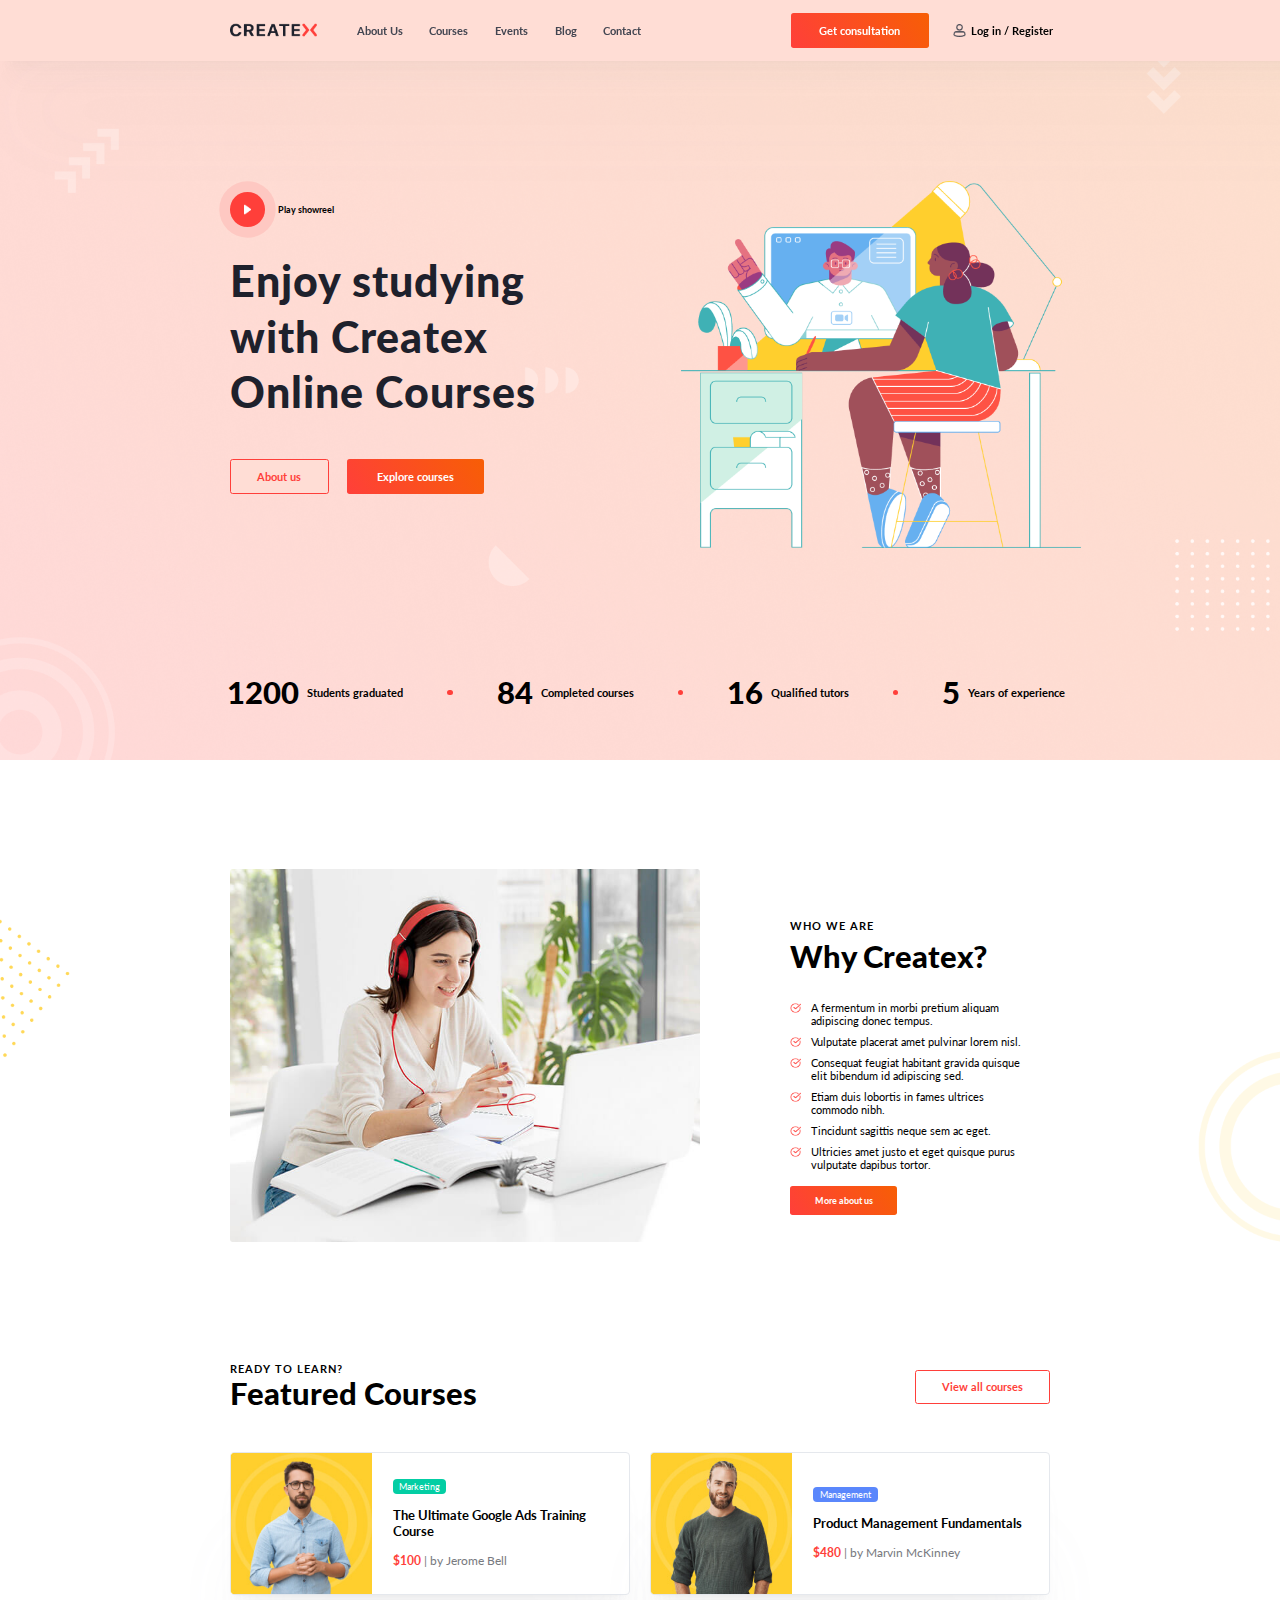
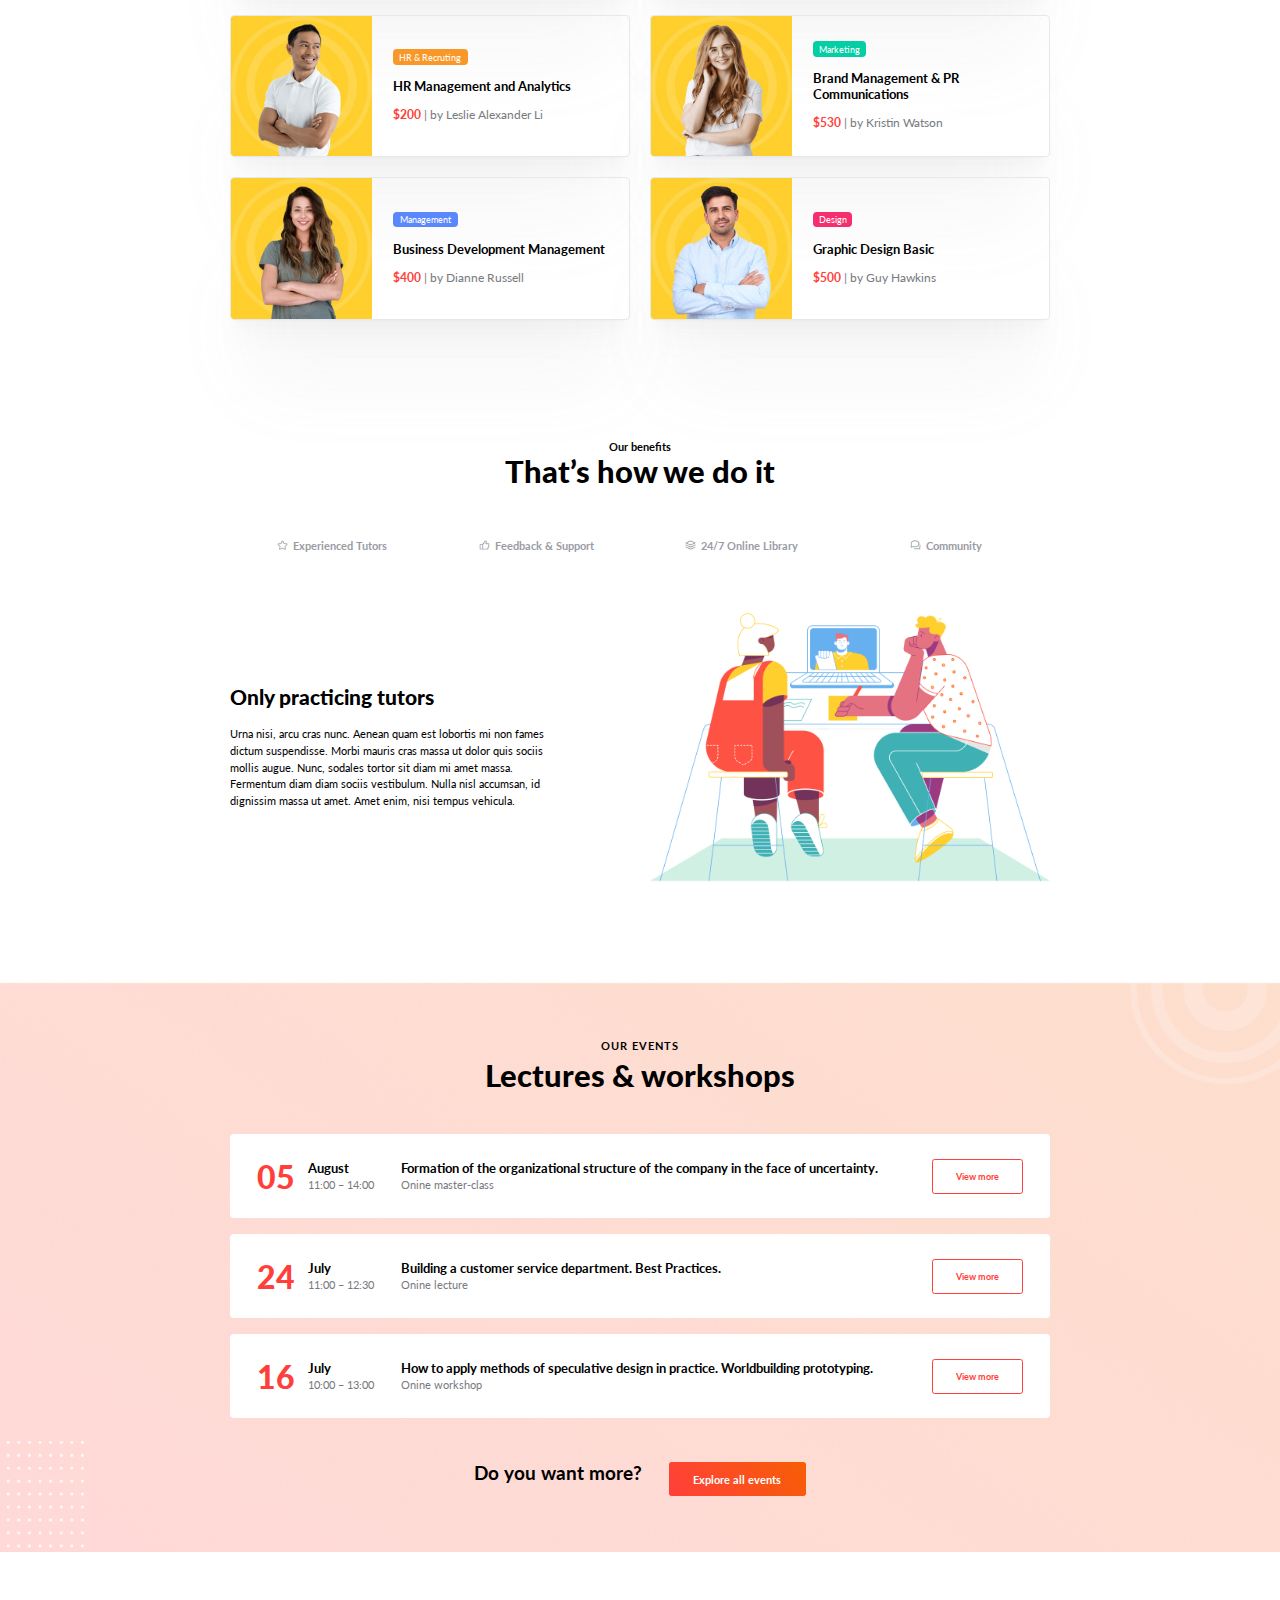
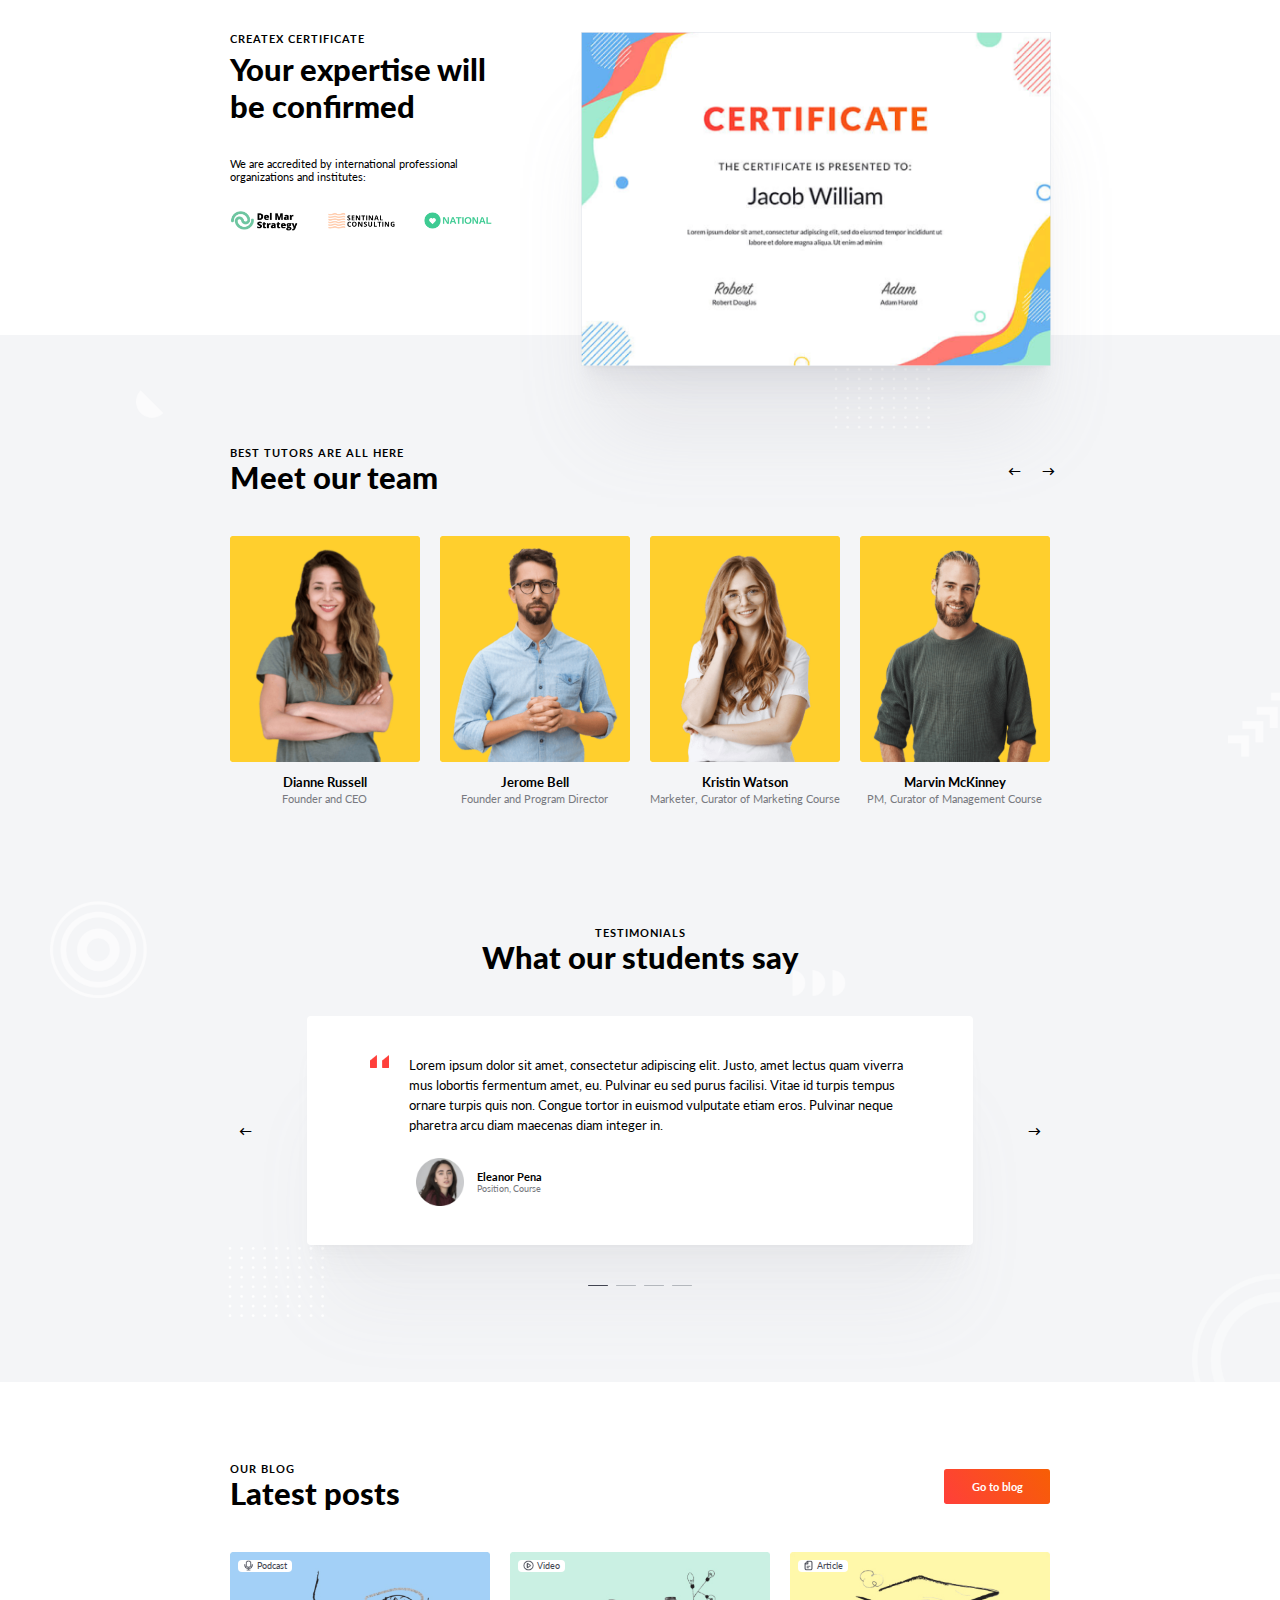
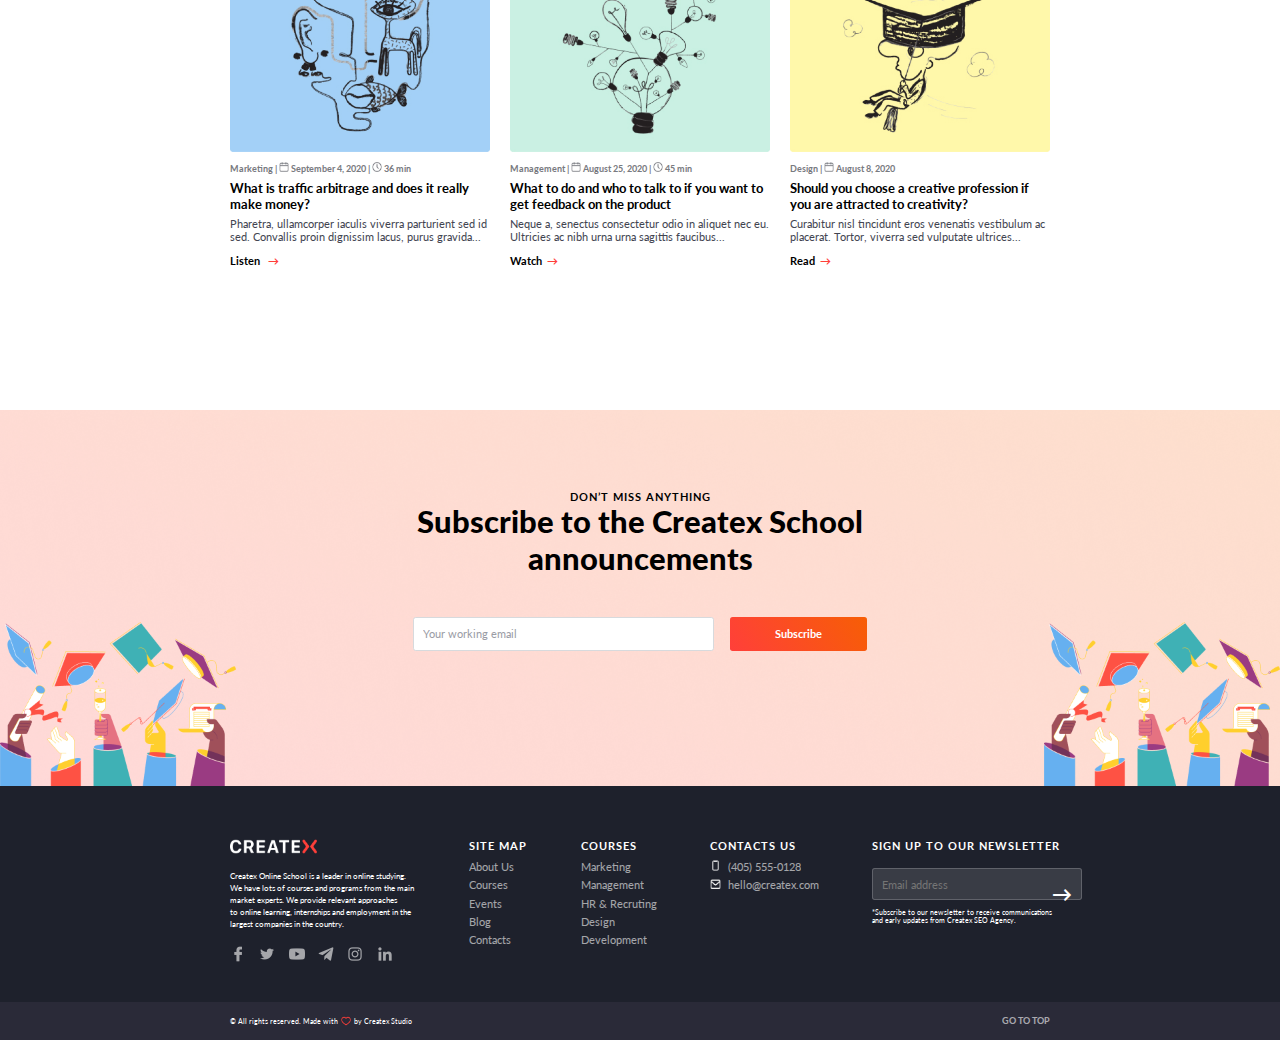
==== commit 50bab30b: "changed" ====
--- a/index.html
+++ b/index.html
@@ -4,7 +4,7 @@
     <meta charset="UTF-8" />
     <meta http-equiv="X-UA-Compatible" content="IE=edge" />
     <meta name="viewport" content="width=device-width, initial-scale=1.0" />
-    <title>Document</title>
+    <title>Createx</title>
     <link rel="stylesheet" href="style.css" />
     <link
       href="https://fonts.googleapis.com/css?family=Lato:100,100italic,300,300italic,regular,italic,700,700italic,900,900italic"
@@ -13,13 +13,13 @@
   </head>
   <body>
     <header>
-      <nav class="_container">
+      <nav class="nav nav-pink _container">
         <a href="index.html"
           ><img class="nav-logo" src="img/Header/Navbar/logo.png" alt=""
         /></a>
         <li class="nav-list">
           <a href="">About Us</a>
-          <a href="">Courses</a>
+          <a href="courses.html">Courses</a>
           <a href="">Events</a>
           <a href="">Blog</a>
           <a href="">Contact</a>
@@ -28,43 +28,45 @@
         <img class="nav-person" src="img/Header/Navbar/Person.png" alt="" />
         <a class="nav-reg" href="">Log in / Register</a>
       </nav>
-      <section class="enjoy _container">
-        <div class="enjoy-text">
-          <div class="enjoy-play">
-            <button class="play-btn">
-              <img src="img/Header/Header-main/play-btn/Polygon.png" alt="" />
-            </button>
-            <p>Play showreel</p>
-          </div>
-          <h1>
-            Enjoy studying <br />
-            with Createx <br />
-            Online Courses
-          </h1>
-          <button class="enjoy-btn-trans">About us</button>
-          <button class="enjoy-btn">Explore courses</button>
-        </div>
-        <img
-          class="enjoy-img"
-          src="img/Header/Header-main/illustration.png"
-          alt=""
-        />
-      </section>
-      <section class="statistic">
-        <p class="statistic-number">1200</p>
-        <p class="statistic-name">Students graduated</p>
-        <div class="circle"></div>
-        <p class="statistic-number">84</p>
-        <p class="statistic-name">Completed courses</p>
-        <div class="circle"></div>
-        <p class="statistic-number">16</p>
-        <p class="statistic-name">Qualified tutors</p>
-        <div class="circle"></div>
-        <p class="statistic-number">5</p>
-        <p class="statistic-name">Years of experience</p>
-      </section>
     </header>
     <main>
+      <section class="header-main">
+        <section class="enjoy _container">
+          <div class="enjoy-text">
+            <div class="enjoy-play">
+              <button class="play-btn">
+                <img src="img/Header/Header-main/play-btn/Polygon.png" alt="" />
+              </button>
+              <p>Play showreel</p>
+            </div>
+            <h1>
+              Enjoy studying <br />
+              with Createx <br />
+              Online Courses
+            </h1>
+            <button class="enjoy-btn-trans">About us</button>
+            <button class="enjoy-btn">Explore courses</button>
+          </div>
+          <img
+            class="enjoy-img"
+            src="img/Header/Header-main/illustration.png"
+            alt=""
+          />
+        </section>
+        <section class="statistic">
+          <p class="statistic-number">1200</p>
+          <p class="statistic-name">Students graduated</p>
+          <div class="circle"></div>
+          <p class="statistic-number">84</p>
+          <p class="statistic-name">Completed courses</p>
+          <div class="circle"></div>
+          <p class="statistic-number">16</p>
+          <p class="statistic-name">Qualified tutors</p>
+          <div class="circle"></div>
+          <p class="statistic-number">5</p>
+          <p class="statistic-name">Years of experience</p>
+        </section>
+      </section>
       <section class="about _container">
         <img src="img/Main/About/image.png" alt="" class="about-img" />
         <div class="about-text">
@@ -288,6 +290,10 @@
             </div>
           </div>
         </div>
+        <div class="events-more">
+          <p>Do you want more?</p>
+          <button class="events-more-btn">Explore all events</button>
+        </div>
       </section>
       <section class="certificate _container">
         <div class="certificate-text">
@@ -586,7 +592,7 @@
       </section>
     </main>
     <footer>
-      <section class="footer _container">
+      <section class="footer">
         <div class="footer-logo">
           <img src="img/Footer/logo.png" alt="" />
           <p>
@@ -671,6 +677,16 @@
           </form>
         </div>
       </section>
+      <div class="footer-lower _container">
+        <div class="footer-lower-made-with">
+          <p>© All rights reserved. Made with</p>
+          <img src="img/Footer/Heart.png" alt="" />
+          <p>by Createx Studio</p>
+        </div>
+        <div class="footer-lower-go">
+          <button>GO TO TOP</button>
+        </div>
+      </div>
     </footer>
   </body>
 </html>
--- a/style.css
+++ b/style.css
@@ -25,10 +25,11 @@
   font-size: var(--fontSize);
   overflow-x: hidden;
 }
-header {
+.header-main {
   background-image: url(img/Header/Header-main/background.png);
   background-size: cover;
-  height: 114rem;
+  height: 108rem;
+  margin-top: 6rem;
 }
 nav {
   padding-top: 2rem;
@@ -41,8 +42,10 @@
     0px 12px 10px -6px rgba(154, 156, 165, 0.04),
     0px 4px 4px -4px rgba(30, 33, 44, 0.03);
   position: fixed;
+  z-index: 100;
+}
+.nav-pink {
   background-color: #ffddd5;
-  z-index: 10;
 }
 .nav-logo {
   width: 13rem;
@@ -64,7 +67,8 @@
 .nav-btn,
 .enjoy-btn,
 .about-btn,
-.blog-btn button {
+.blog-btn button,
+.events-more-btn {
   width: 20.6rem;
   height: 5.2rem;
   background: linear-gradient(55.95deg, #ff3f3a 0%, #f75e05 100%);
@@ -502,6 +506,14 @@
 .event-btn button:hover {
   background: linear-gradient(55.95deg, #ff3f3a 0%, #f75e05 100%);
   color: white;
+}
+.events-more {
+  display: flex;
+  padding-top: 6.5rem;
+}
+.events-more p {
+  font-size: 2.8rem;
+  padding-right: 4rem;
 }
 .certificate {
   display: flex;
@@ -799,6 +811,7 @@
 .block-link mark {
   background: none;
   color: rgba(255, 63, 58, 1);
+  padding-left: 0.8rem;
 }
 .block-category img {
   width: 1.6rem;
@@ -883,11 +896,11 @@
 }
 footer {
   background-color: rgba(30, 33, 44, 1);
-  height: 39.6rem;
 }
 .footer {
   padding-top: 8rem;
   display: flex;
+  padding-left: 34.5rem;
 }
 .footer-logo {
   display: flex;
@@ -968,8 +981,8 @@
 }
 .footer-sign button {
   position: absolute;
-  top: 5rem;
-  left: 34.8rem;
+  top: 6.5rem;
+  left: 27rem;
   background: none;
   border: none;
   font-size: 3rem;
@@ -991,3 +1004,38 @@
   letter-spacing: 1px;
   padding-bottom: 2.4rem;
 }
+.footer-lower {
+  background-color: #2a2a38;
+  height: 5.8rem;
+  display: flex;
+  margin-top: 6rem;
+  justify-content: space-between;
+}
+.footer-lower-made-with {
+  display: flex;
+  align-items: center;
+}
+.footer-lower-made-with p {
+  color: white;
+  padding-right: 0.4rem;
+  font-weight: 400;
+}
+.footer-lower-made-with img {
+  width: 1.6rem;
+  height: 1.6rem;
+  opacity: 1;
+  padding-right: 0.4rem;
+}
+.footer-lower-go {
+  display: flex;
+  justify-content: center;
+  align-items: center;
+}
+.footer-lower-go button {
+  background: none;
+  border: none;
+  font-size: 1.4rem;
+  color: white;
+  opacity: 0.6;
+  cursor: pointer;
+}
